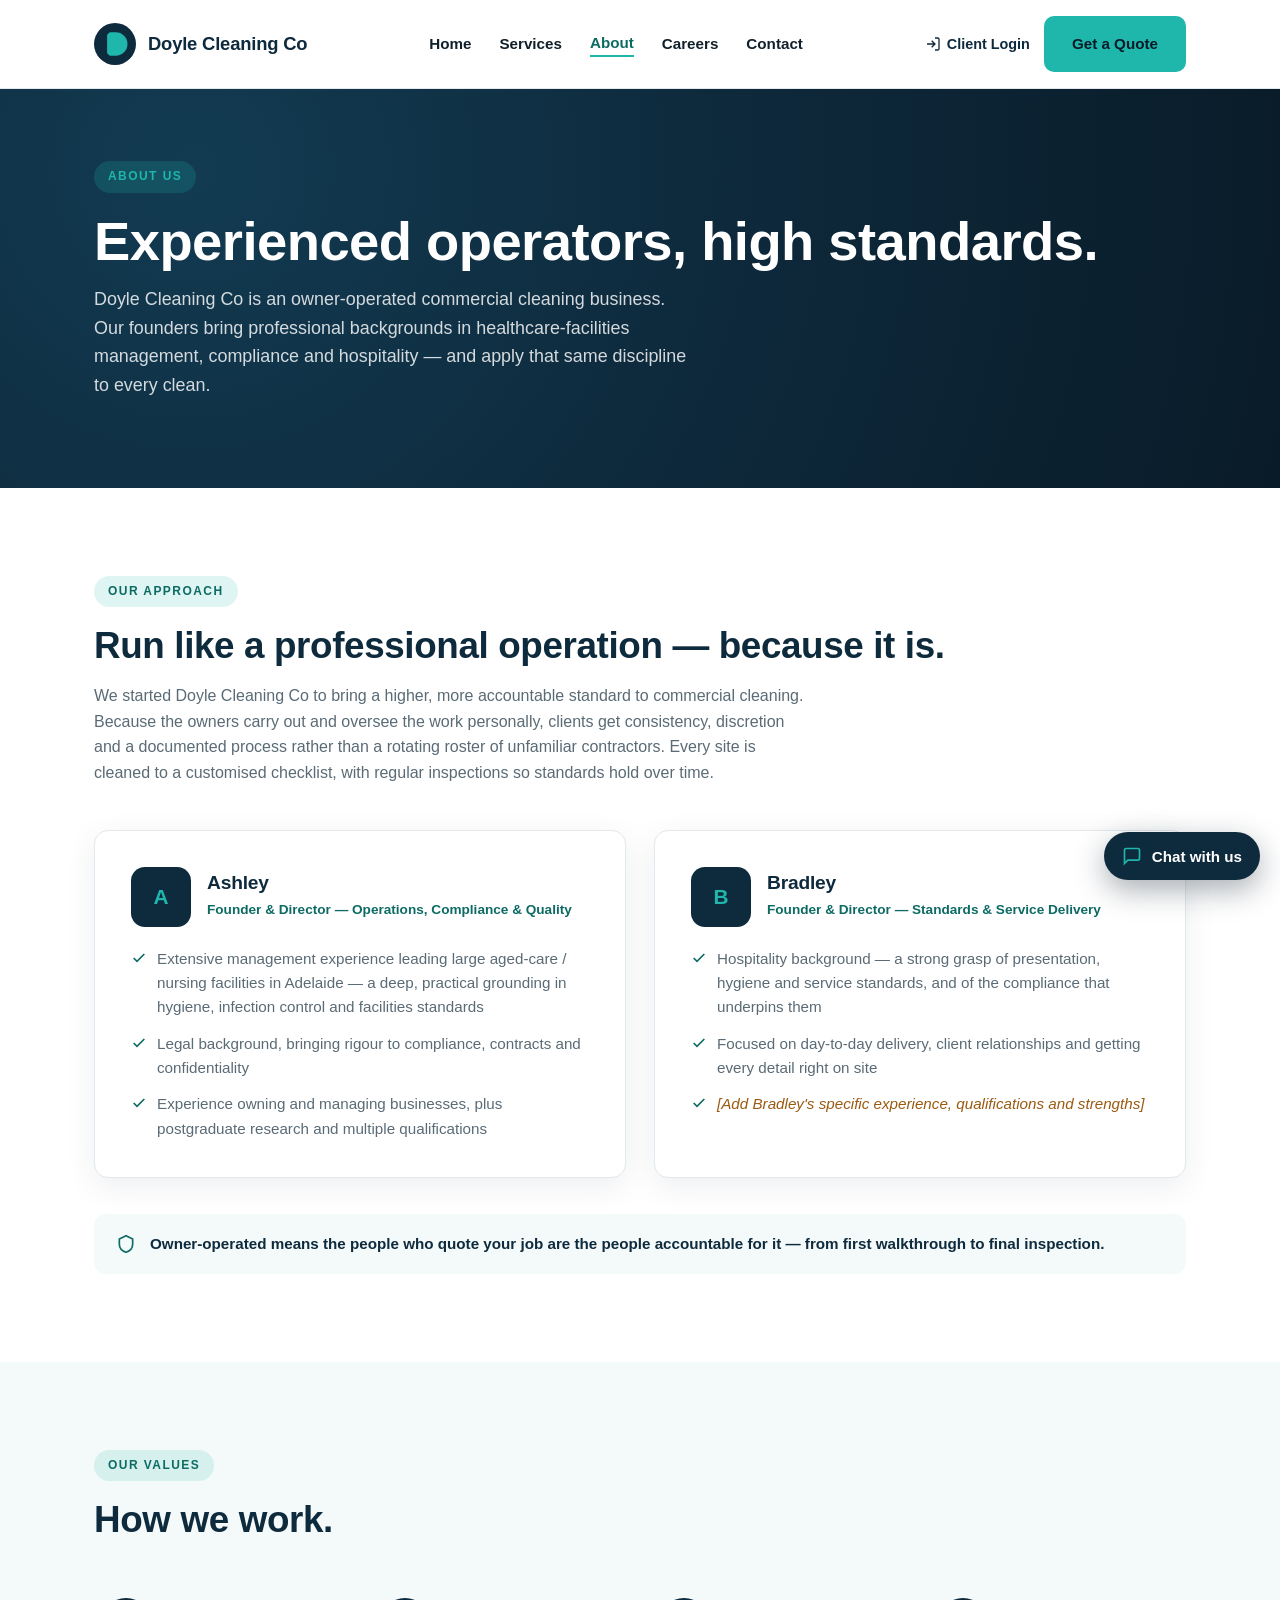
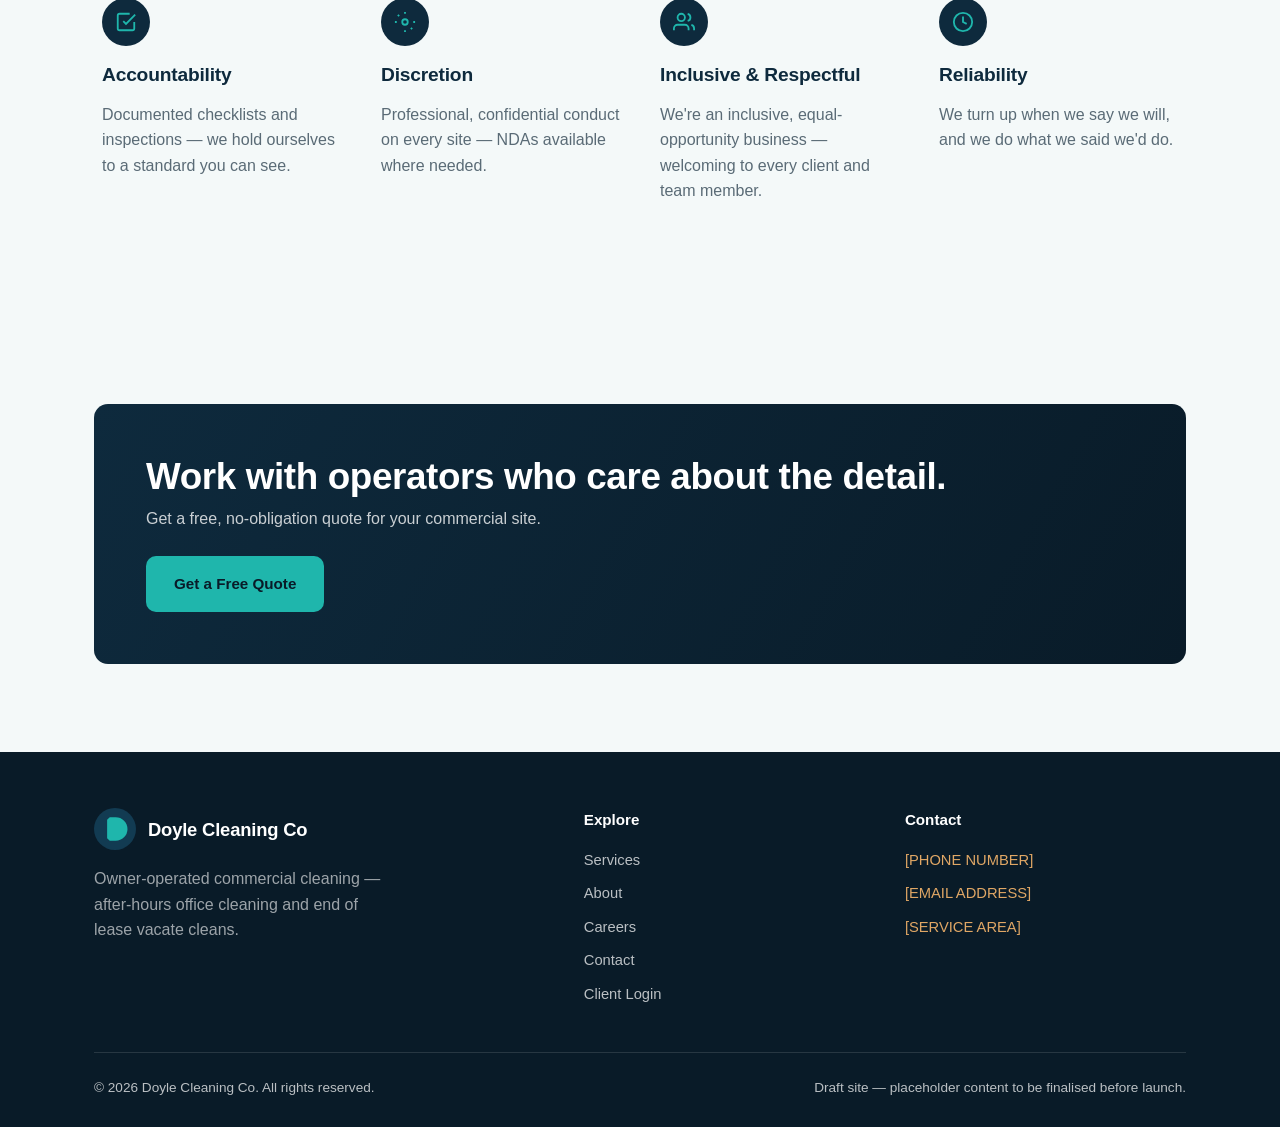
==== about.html @ 719c2448 "Strengthen site: products & standards, FAQ, industries, differentiation - Add a "Products & Standard" ====
<!doctype html>
<html lang="en-AU">
<head>
<meta charset="UTF-8" />
<meta name="viewport" content="width=device-width, initial-scale=1.0" />
<meta name="robots" content="noindex, nofollow" />
<title>About | Doyle Cleaning Co</title>
<meta name="description" content="Doyle Cleaning Co is an owner-operated commercial cleaning business led by two founders with backgrounds in healthcare-facilities management, compliance and hospitality standards." />
<meta name="theme-color" content="#0e2a3d" />
<link rel="icon" href="assets/favicon.svg" type="image/svg+xml" />
<link rel="stylesheet" href="assets/styles.css" />
</head>
<body>
<a href="#main" class="skip-link">Skip to content</a>

<header class="site">
  <div class="nav">
    <a href="index.html" class="brand" aria-label="Doyle Cleaning Co home">
      <svg class="logo-badge" viewBox="0 0 64 64" aria-hidden="true">
        <circle cx="32" cy="32" r="32" fill="#0e2a3d"/>
        <path d="M20 18 L24 14 H33 A18 18 0 0 1 33 50 H24 L20 46 Z" fill="#1fb6ac"/>
      </svg>
      <span>Doyle Cleaning Co</span>
    </a>
    <nav class="links" id="navLinks" aria-label="Primary">
      <a href="index.html">Home</a>
      <a href="services.html">Services</a>
      <a href="about.html" aria-current="page">About</a>
      <a href="careers.html">Careers</a>
      <a href="contact.html">Contact</a>
      <a href="contact.html" class="mobile-cta">Get a Quote</a>
    </nav>
    <div class="nav-cta">
      <a href="login.html" class="nav-login">
        <svg width="16" height="16" viewBox="0 0 24 24" fill="none" stroke="currentColor" stroke-width="2" aria-hidden="true"><path d="M15 3h4a2 2 0 0 1 2 2v14a2 2 0 0 1-2 2h-4M10 17l5-5-5-5M15 12H3"/></svg>
        Client Login
      </a>
      <a href="contact.html" class="btn btn-primary">Get a Quote</a>
      <button class="menu-toggle" id="menuToggle" aria-label="Toggle menu" aria-controls="navLinks" aria-expanded="false">
        <span></span><span></span><span></span>
      </button>
    </div>
  </div>
</header>

<main id="main">

<section class="page-hero">
  <div class="wrap">
    <span class="eyebrow">About Us</span>
    <h1>Experienced operators, high standards.</h1>
    <p>Doyle Cleaning Co is an owner-operated commercial cleaning business. Our founders bring professional backgrounds in healthcare-facilities management, compliance and hospitality — and apply that same discipline to every clean.</p>
  </div>
</section>

<section>
  <div class="wrap">
    <span class="eyebrow">Our Approach</span>
    <h2>Run like a professional operation — because it is.</h2>
    <p style="max-width:720px;">We started Doyle Cleaning Co to bring a higher, more accountable standard to commercial cleaning. Because the owners carry out and oversee the work personally, clients get consistency, discretion and a documented process rather than a rotating roster of unfamiliar contractors. Every site is cleaned to a customised checklist, with regular inspections so standards hold over time.</p>

    <div class="founders-grid">
      <div class="founder-card">
        <div class="founder-head">
          <div class="monogram" aria-hidden="true">A</div>
          <div>
            <h3>Ashley</h3>
            <span class="founder-role">Founder &amp; Director — Operations, Compliance &amp; Quality</span>
          </div>
        </div>
        <ul>
          <li><svg width="16" height="16" viewBox="0 0 24 24" fill="none" stroke="currentColor" stroke-width="2.5" aria-hidden="true"><path d="M20 6 9 17l-5-5"/></svg> Extensive management experience leading large aged-care / nursing facilities in Adelaide — a deep, practical grounding in hygiene, infection control and facilities standards</li>
          <li><svg width="16" height="16" viewBox="0 0 24 24" fill="none" stroke="currentColor" stroke-width="2.5" aria-hidden="true"><path d="M20 6 9 17l-5-5"/></svg> Legal background, bringing rigour to compliance, contracts and confidentiality</li>
          <li><svg width="16" height="16" viewBox="0 0 24 24" fill="none" stroke="currentColor" stroke-width="2.5" aria-hidden="true"><path d="M20 6 9 17l-5-5"/></svg> Experience owning and managing businesses, plus postgraduate research and multiple qualifications</li>
        </ul>
      </div>

      <div class="founder-card">
        <div class="founder-head">
          <div class="monogram" aria-hidden="true">B</div>
          <div>
            <h3>Bradley</h3>
            <span class="founder-role">Founder &amp; Director — Standards &amp; Service Delivery</span>
          </div>
        </div>
        <ul>
          <li><svg width="16" height="16" viewBox="0 0 24 24" fill="none" stroke="currentColor" stroke-width="2.5" aria-hidden="true"><path d="M20 6 9 17l-5-5"/></svg> Hospitality background — a strong grasp of presentation, hygiene and service standards, and of the compliance that underpins them</li>
          <li><svg width="16" height="16" viewBox="0 0 24 24" fill="none" stroke="currentColor" stroke-width="2.5" aria-hidden="true"><path d="M20 6 9 17l-5-5"/></svg> Focused on day-to-day delivery, client relationships and getting every detail right on site</li>
          <li><svg width="16" height="16" viewBox="0 0 24 24" fill="none" stroke="currentColor" stroke-width="2.5" aria-hidden="true"><path d="M20 6 9 17l-5-5"/></svg> <span class="placeholder">[Add Bradley's specific experience, qualifications and strengths]</span></li>
        </ul>
      </div>
    </div>

    <div class="info-strip">
      <svg width="20" height="20" viewBox="0 0 24 24" fill="none" stroke="currentColor" stroke-width="2" aria-hidden="true"><path d="M12 2 4 6v6c0 5 3.5 8.5 8 10 4.5-1.5 8-5 8-10V6z"/></svg>
      Owner-operated means the people who quote your job are the people accountable for it — from first walkthrough to final inspection.
    </div>
  </div>
</section>

<section class="section-tint">
  <div class="wrap">
    <span class="eyebrow">Our Values</span>
    <h2>How we work.</h2>
    <div class="feature-grid">
      <div class="feature-card">
        <div class="feature-icon"><svg width="22" height="22" viewBox="0 0 24 24" fill="none" stroke="currentColor" stroke-width="2" aria-hidden="true"><path d="M9 11l3 3L22 4M21 12v7a2 2 0 0 1-2 2H5a2 2 0 0 1-2-2V5a2 2 0 0 1 2-2h11"/></svg></div>
        <h3>Accountability</h3>
        <p>Documented checklists and inspections — we hold ourselves to a standard you can see.</p>
      </div>
      <div class="feature-card">
        <div class="feature-icon"><svg width="22" height="22" viewBox="0 0 24 24" fill="none" stroke="currentColor" stroke-width="2" aria-hidden="true"><path d="M12 15a3 3 0 1 0 0-6 3 3 0 0 0 0 6ZM12 1v2M12 21v2M4.2 4.2l1.4 1.4M18.4 18.4l1.4 1.4M1 12h2M21 12h2"/></svg></div>
        <h3>Discretion</h3>
        <p>Professional, confidential conduct on every site — NDAs available where needed.</p>
      </div>
      <div class="feature-card">
        <div class="feature-icon"><svg width="22" height="22" viewBox="0 0 24 24" fill="none" stroke="currentColor" stroke-width="2" aria-hidden="true"><path d="M17 21v-2a4 4 0 0 0-4-4H5a4 4 0 0 0-4 4v2M9 11a4 4 0 1 0 0-8 4 4 0 0 0 0 8ZM23 21v-2a4 4 0 0 0-3-3.87M16 3.13a4 4 0 0 1 0 7.75"/></svg></div>
        <h3>Inclusive &amp; Respectful</h3>
        <p>We're an inclusive, equal-opportunity business — welcoming to every client and team member.</p>
      </div>
      <div class="feature-card">
        <div class="feature-icon"><svg width="22" height="22" viewBox="0 0 24 24" fill="none" stroke="currentColor" stroke-width="2" aria-hidden="true"><circle cx="12" cy="12" r="10"/><path d="M12 6v6l4 2"/></svg></div>
        <h3>Reliability</h3>
        <p>We turn up when we say we will, and we do what we said we'd do.</p>
      </div>
    </div>
  </div>
</section>

<section class="cta-section">
  <div class="wrap">
    <div class="cta-banner">
      <div>
        <h2>Work with operators who care about the detail.</h2>
        <p>Get a free, no-obligation quote for your commercial site.</p>
      </div>
      <a href="contact.html" class="btn btn-primary">Get a Free Quote</a>
    </div>
  </div>
</section>

</main>

<footer class="site">
  <div class="wrap">
    <div class="footer-grid">
      <div>
        <a href="index.html" class="brand" style="margin-bottom:16px;" aria-label="Doyle Cleaning Co home">
          <svg class="logo-badge" viewBox="0 0 64 64" aria-hidden="true">
            <circle cx="32" cy="32" r="32" fill="#123b52"/>
            <path d="M20 18 L24 14 H33 A18 18 0 0 1 33 50 H24 L20 46 Z" fill="#1fb6ac"/>
          </svg>
          <span>Doyle Cleaning Co</span>
        </a>
        <p style="color:rgba(255,255,255,0.6); max-width:300px;">Owner-operated commercial cleaning — after-hours office cleaning and end of lease vacate cleans.</p>
      </div>
      <div>
        <h4>Explore</h4>
        <ul>
          <li><a href="services.html">Services</a></li>
          <li><a href="about.html">About</a></li>
          <li><a href="careers.html">Careers</a></li>
          <li><a href="contact.html">Contact</a></li>
          <li><a href="login.html">Client Login</a></li>
        </ul>
      </div>
      <div>
        <h4>Contact</h4>
        <ul>
          <li class="footer-placeholder">[PHONE NUMBER]</li>
          <li class="footer-placeholder">[EMAIL ADDRESS]</li>
          <li class="footer-placeholder">[SERVICE AREA]</li>
        </ul>
      </div>
    </div>
    <div class="footer-bottom">
      <span>© 2026 Doyle Cleaning Co. All rights reserved.</span>
      <span>Draft site — placeholder content to be finalised before launch.</span>
    </div>
  </div>
</footer>

<script src="assets/script.js"></script>
<script src="assets/chat.js"></script>
</body>
</html>
---- assets/styles.css ----
/* ==========================================================================
   Doyle Cleaning Co — shared stylesheet (draft)
   ========================================================================== */
:root{
  --navy: #0e2a3d;
  --navy-dark: #091b28;
  --teal: #1fb6ac;
  --teal-dark: #158f87;
  --teal-text: #0d6b64;      /* AA-safe teal for small text on light bg */
  --ink: #10202b;
  --muted: #5a6b76;
  --line: #e2e8ec;
  --bg-tint: #f4f9f9;
  --white: #ffffff;
  --amber-text: #9a5a12;     /* AA-safe amber for placeholder markers */
  --radius: 14px;
  --shadow: 0 8px 30px rgba(14,42,61,0.08);
  --maxw: 1140px;
}
*{box-sizing:border-box;}
html{scroll-behavior:smooth;}
body{
  margin:0;
  font-family: -apple-system, BlinkMacSystemFont, "Segoe UI", Roboto, Helvetica, Arial, sans-serif;
  color:var(--ink);
  background:var(--white);
  line-height:1.6;
}
img,svg{display:block; max-width:100%;}
a{color:inherit;}
.wrap{max-width:var(--maxw); margin:0 auto; padding:0 24px;}
section{padding:88px 0;}
h1,h2,h3{line-height:1.15; margin:0 0 16px; letter-spacing:-0.01em;}
h1{font-size:clamp(2.1rem, 4.5vw, 3.4rem); font-weight:800;}
h2{font-size:clamp(1.7rem, 3vw, 2.3rem); font-weight:800; color:var(--navy);}
h3{font-size:1.2rem; font-weight:700; color:var(--navy);}
p{margin:0 0 16px; color:var(--muted);}

.skip-link{
  position:absolute; left:12px; top:-60px; z-index:100;
  background:var(--navy); color:var(--white); padding:10px 16px; border-radius:8px;
  text-decoration:none; font-weight:700; transition:top .15s ease;
}
.skip-link:focus{top:12px;}

.eyebrow{
  display:inline-block; text-transform:uppercase; letter-spacing:0.12em;
  font-size:0.75rem; font-weight:700; color:var(--teal-text);
  background:rgba(31,182,172,0.14); padding:6px 14px; border-radius:999px;
  margin-bottom:18px;
}
.btn{
  display:inline-flex; align-items:center; justify-content:center; gap:8px;
  padding:14px 26px; border-radius:10px; font-weight:700; font-size:0.95rem;
  text-decoration:none; cursor:pointer; border:2px solid transparent;
  transition: transform .15s ease, box-shadow .15s ease, background .15s ease, color .15s ease;
}
.btn:active{transform: translateY(1px);}
.btn-primary{background:var(--teal); color:var(--navy-dark);}
.btn-primary:hover{background:var(--teal-dark); color:var(--white); box-shadow:0 6px 18px rgba(31,182,172,0.35);}
.btn-outline{border-color:rgba(255,255,255,0.55); color:var(--white); background:transparent;}
.btn-outline:hover{border-color:var(--white); background:rgba(255,255,255,0.10);}
.btn-dark-outline{border-color:var(--navy); color:var(--navy); background:transparent;}
.btn-dark-outline:hover{background:var(--navy); color:var(--white);}
.btn-ghost{border-color:var(--line); color:var(--navy); background:var(--white);}
.btn-ghost:hover{border-color:var(--navy);}
:focus-visible{outline:3px solid var(--teal); outline-offset:2px; border-radius:4px;}

/* Header / nav */
header.site{
  position:sticky; top:0; z-index:50;
  background:rgba(255,255,255,0.92); -webkit-backdrop-filter:blur(8px); backdrop-filter:blur(8px);
  border-bottom:1px solid var(--line);
}
.nav{display:flex; align-items:center; justify-content:space-between; padding:16px 24px; max-width:var(--maxw); margin:0 auto; gap:16px;}
.brand{display:flex; align-items:center; gap:12px; text-decoration:none; color:var(--navy); flex-shrink:0;}
.brand span{font-weight:800; font-size:1.15rem; letter-spacing:-0.01em; white-space:nowrap;}
.logo-badge{width:42px; height:42px; flex-shrink:0;}
nav.links{display:flex; gap:28px; align-items:center;}
nav.links a{text-decoration:none; color:var(--ink); font-weight:600; font-size:0.95rem;}
nav.links a:hover{color:var(--teal-text);}
nav.links a[aria-current="page"]{color:var(--teal-text); border-bottom:2px solid var(--teal);}
nav.links .mobile-cta{display:none;}
.nav-cta{display:flex; align-items:center; gap:14px; flex-shrink:0;}
.nav-login{text-decoration:none; color:var(--navy); font-weight:700; font-size:0.9rem; display:inline-flex; align-items:center; gap:6px;}
.nav-login:hover{color:var(--teal-text);}
.menu-toggle{display:none; background:none; border:none; cursor:pointer; padding:8px;}
.menu-toggle span{display:block; width:24px; height:2px; background:var(--navy); margin:5px 0; border-radius:2px;}

/* Page hero (interior pages) */
.page-hero{
  background: radial-gradient(circle at 15% 20%, #123b52 0%, var(--navy) 45%, var(--navy-dark) 100%);
  color:var(--white); position:relative; overflow:hidden; padding:72px 0;
}
.page-hero .eyebrow{color:var(--teal); background:rgba(31,182,172,0.20);}
.page-hero h1{margin-bottom:12px;}
.page-hero p{color:rgba(255,255,255,0.82); font-size:1.12rem; max-width:600px;}

/* Home hero */
.hero{
  background: radial-gradient(circle at 15% 20%, #123b52 0%, var(--navy) 45%, var(--navy-dark) 100%);
  color:var(--white); position:relative; overflow:hidden; padding:104px 0 96px;
}
.hero::before{
  content:""; position:absolute; inset:0;
  background-image:
    radial-gradient(circle at 85% 30%, rgba(31,182,172,0.25), transparent 40%),
    radial-gradient(circle at 70% 90%, rgba(31,182,172,0.15), transparent 45%);
  pointer-events:none;
}
.hero .eyebrow{color:var(--teal); background:rgba(31,182,172,0.20);}
.hero-grid{display:grid; grid-template-columns:1.1fr 0.9fr; gap:48px; align-items:center; position:relative;}
.hero p.lead{color:rgba(255,255,255,0.85); font-size:1.15rem; max-width:520px;}
.hero-actions{display:flex; gap:16px; flex-wrap:wrap; margin-top:8px;}
.hero-stats{display:flex; gap:32px; margin-top:44px; flex-wrap:wrap;}
.hero-stats div strong{display:block; font-size:1.4rem; color:var(--teal);}
.hero-stats div span{font-size:0.85rem; color:rgba(255,255,255,0.75);}
.hero-card{
  background:rgba(255,255,255,0.06); border:1px solid rgba(255,255,255,0.15);
  border-radius:var(--radius); padding:32px; -webkit-backdrop-filter:blur(4px); backdrop-filter:blur(4px);
}
.hero-card h2{color:#fff; font-size:1.2rem; margin-bottom:8px;}
.hero-card ul{list-style:none; padding:0; margin:0;}
.hero-card li{
  display:flex; gap:12px; align-items:flex-start; padding:12px 0;
  border-bottom:1px solid rgba(255,255,255,0.1); color:rgba(255,255,255,0.92); font-size:0.95rem;
}
.hero-card li:last-child{border-bottom:none;}
.check{width:20px; height:20px; flex-shrink:0; color:var(--teal);}

/* Generic list-check */
.li-check{display:flex; gap:10px; align-items:flex-start; color:var(--muted); font-size:0.95rem; margin-bottom:10px;}
.li-check svg{flex-shrink:0; margin-top:3px; color:var(--teal-text);}

/* Services */
.services-grid{display:grid; grid-template-columns:repeat(2,1fr); gap:28px; margin-top:48px;}
.service-card{
  border:1px solid var(--line); border-radius:var(--radius); padding:36px;
  background:var(--white); box-shadow:var(--shadow); display:flex; flex-direction:column;
}
.service-icon{
  width:56px; height:56px; border-radius:12px; background:var(--bg-tint);
  display:flex; align-items:center; justify-content:center; margin-bottom:20px; color:var(--teal-text);
}
.service-card ul{margin:16px 0 24px; padding-left:0; list-style:none;}
.service-card .tag{
  align-self:flex-start; font-size:0.75rem; font-weight:700; color:var(--teal-text);
  background:rgba(31,182,172,0.12); padding:4px 10px; border-radius:999px; margin-bottom:14px;
}

/* Feature / trust grid */
.section-tint{background:var(--bg-tint);}
.feature-grid{display:grid; grid-template-columns:repeat(4,1fr); gap:24px; margin-top:48px;}
.feature-card{text-align:left; padding:8px;}
.feature-icon{
  width:48px; height:48px; border-radius:50%; background:var(--navy);
  color:var(--teal); display:flex; align-items:center; justify-content:center; margin-bottom:18px;
}

/* Founders (professional) */
.founders-grid{display:grid; grid-template-columns:repeat(2,1fr); gap:28px; margin-top:44px;}
.founder-card{
  border:1px solid var(--line); border-radius:var(--radius); padding:36px;
  background:var(--white); box-shadow:var(--shadow);
}
.founder-head{display:flex; align-items:center; gap:16px; margin-bottom:20px;}
.monogram{
  width:60px; height:60px; border-radius:14px; background:var(--navy); color:var(--teal);
  display:flex; align-items:center; justify-content:center; font-weight:800; font-size:1.3rem; flex-shrink:0;
}
.founder-head h3{margin-bottom:2px;}
.founder-role{font-size:0.85rem; font-weight:700; color:var(--teal-text);}
.founder-card ul{list-style:none; padding:0; margin:0;}
.founder-card li{display:flex; gap:10px; align-items:flex-start; color:var(--muted); font-size:0.95rem; margin-bottom:12px;}
.founder-card li:last-child{margin-bottom:0;}
.founder-card li svg{flex-shrink:0; margin-top:3px; color:var(--teal-text);}

/* Values / info strip */
.info-strip{
  display:flex; align-items:center; gap:14px; margin-top:36px; padding:18px 22px;
  background:var(--bg-tint); border-radius:12px; font-size:0.95rem; color:var(--navy); font-weight:600;
}
.info-strip svg{color:var(--teal-text); flex-shrink:0;}

/* Steps */
.steps{display:grid; grid-template-columns:repeat(3,1fr); gap:32px; margin-top:48px;}
.step-num{
  display:inline-flex; align-items:center; justify-content:center;
  width:44px; height:44px; border-radius:50%; background:var(--teal); color:var(--navy-dark);
  font-weight:800; font-size:1.1rem; margin-bottom:18px;
}

/* CTA banner */
.cta-section{background:var(--bg-tint);}
.cta-banner{
  background: linear-gradient(120deg, var(--navy) 0%, var(--navy-dark) 100%);
  color:var(--white); border-radius:var(--radius); padding:52px;
  display:flex; align-items:center; justify-content:space-between; gap:24px; flex-wrap:wrap;
}
.cta-banner h2{color:var(--white); margin-bottom:8px;}
.cta-banner p{color:rgba(255,255,255,0.78); margin-bottom:0;}

/* Careers */
.role-grid{display:grid; grid-template-columns:repeat(2,1fr); gap:24px; margin-top:44px;}
.role-card{border:1px solid var(--line); border-radius:var(--radius); padding:32px; background:var(--white); box-shadow:var(--shadow);}
.role-card .tag{display:inline-block; font-size:0.75rem; font-weight:700; color:var(--teal-text); background:rgba(31,182,172,0.12); padding:4px 10px; border-radius:999px; margin-bottom:14px;}
.pill-row{display:flex; flex-wrap:wrap; gap:10px; margin:18px 0 0;}
.pill{font-size:0.85rem; font-weight:600; color:var(--navy); background:var(--bg-tint); border:1px solid var(--line); padding:6px 14px; border-radius:999px;}

/* Contact */
.contact-grid{display:grid; grid-template-columns:0.9fr 1.1fr; gap:56px; margin-top:48px;}
.contact-info-item{display:flex; gap:16px; margin-bottom:28px;}
.contact-info-item .ico{
  width:44px; height:44px; border-radius:10px; background:var(--bg-tint); color:var(--teal-text);
  display:flex; align-items:center; justify-content:center; flex-shrink:0;
}
.contact-info-item strong{display:block; color:var(--navy); margin-bottom:2px;}
.placeholder{color:var(--amber-text); font-style:italic;}
form{display:grid; gap:18px;}
.form-row{display:grid; grid-template-columns:1fr 1fr; gap:18px;}
label{font-size:0.85rem; font-weight:700; color:var(--navy); margin-bottom:6px; display:block;}
input, select, textarea{
  width:100%; padding:13px 14px; border:1px solid #aeb9c0; border-radius:10px;
  font-size:0.95rem; font-family:inherit; color:var(--ink); background:var(--white);
}
input:focus, select:focus, textarea:focus{outline:2px solid var(--teal); outline-offset:1px; border-color:var(--teal);}
textarea{resize:vertical; min-height:110px;}
.form-note{font-size:0.82rem; color:var(--muted); margin-top:-6px;}
.form-status{font-size:0.92rem; font-weight:600; color:var(--teal-text); background:var(--bg-tint); border-radius:10px; padding:14px 16px; display:none;}
.form-status.show{display:block;}

/* Login (coming soon) */
.login-wrap{max-width:520px; margin:0 auto; text-align:center;}
.login-card{border:1px solid var(--line); border-radius:var(--radius); padding:44px; background:var(--white); box-shadow:var(--shadow); margin-top:16px;}
.login-card .badge{display:inline-block; font-size:0.75rem; font-weight:700; letter-spacing:0.08em; text-transform:uppercase; color:var(--teal-text); background:rgba(31,182,172,0.12); padding:6px 14px; border-radius:999px; margin-bottom:18px;}

/* Footer */
footer.site{background:var(--navy-dark); color:rgba(255,255,255,0.72); padding:56px 0 28px;}
.footer-grid{display:grid; grid-template-columns:1.6fr 1fr 1fr; gap:40px; margin-bottom:36px;}
footer.site .brand span{color:var(--white);}
footer.site h4{color:var(--white); font-size:0.95rem; margin:0 0 16px;}
footer.site ul{list-style:none; padding:0; margin:0;}
footer.site li{margin-bottom:10px; font-size:0.92rem;}
footer.site a{text-decoration:none; color:rgba(255,255,255,0.72);}
footer.site a:hover{color:var(--teal);}
.footer-placeholder{color:#e0a765;}
.footer-bottom{
  border-top:1px solid rgba(255,255,255,0.12); padding-top:24px;
  display:flex; justify-content:space-between; flex-wrap:wrap; gap:12px; font-size:0.85rem;
}

/* Products & standards */
.product-card{
  border:1px solid var(--line); border-radius:var(--radius); padding:30px;
  background:var(--white); box-shadow:var(--shadow);
}
.product-card .service-icon{margin-bottom:16px;}
.product-card h3{margin-bottom:8px;}
.product-card p{margin-bottom:0; font-size:0.95rem;}
.standards-note{margin-top:28px; font-size:0.9rem; color:var(--muted); max-width:760px;}

/* Industries */
.industry-grid{display:grid; grid-template-columns:repeat(3,1fr); gap:16px; margin-top:40px;}
.industry-item{
  display:flex; align-items:center; gap:12px; padding:18px 20px;
  border:1px solid var(--line); border-radius:12px; background:var(--white);
  font-weight:600; color:var(--navy); box-shadow:var(--shadow);
}
.industry-item svg{color:var(--teal-text); flex-shrink:0;}

/* FAQ (native details/summary) */
.faq{max-width:820px; margin-top:44px;}
.faq details{border:1px solid var(--line); border-radius:12px; margin-bottom:14px; background:var(--white);}
.faq summary{
  cursor:pointer; padding:20px 22px; font-weight:700; color:var(--navy);
  list-style:none; display:flex; justify-content:space-between; align-items:center; gap:16px;
}
.faq summary::-webkit-details-marker{display:none;}
.faq summary::after{content:"+"; font-size:1.5rem; color:var(--teal-text); font-weight:400; line-height:1;}
.faq details[open] summary::after{content:"\2013";}
.faq details[open] summary{border-bottom:1px solid var(--line);}
.faq .faq-body{padding:16px 22px 22px; color:var(--muted);}
.faq .faq-body :last-child{margin-bottom:0;}

@media (max-width: 900px){ .industry-grid{grid-template-columns:1fr 1fr;} }
@media (max-width: 560px){ .industry-grid{grid-template-columns:1fr;} }

/* Chat widget (injected by chat.js) */
.chat-launcher{
  position:fixed; right:20px; bottom:20px; z-index:60;
  display:inline-flex; align-items:center; gap:10px;
  background:var(--navy); color:var(--white); border:none; cursor:pointer;
  padding:14px 18px; border-radius:999px; font-weight:700; font-size:0.95rem; font-family:inherit;
  box-shadow:0 10px 30px rgba(9,27,40,0.35);
}
.chat-launcher:hover{background:var(--navy-dark);}
.chat-launcher svg{color:var(--teal);}
.chat-panel{
  position:fixed; right:20px; bottom:20px; z-index:61; width:min(380px, calc(100vw - 40px));
  height:min(560px, calc(100vh - 40px)); background:var(--white); border-radius:16px;
  box-shadow:0 20px 60px rgba(9,27,40,0.35); display:none; flex-direction:column; overflow:hidden;
  border:1px solid var(--line);
}
.chat-panel.open{display:flex;}
.chat-head{background:linear-gradient(120deg, var(--navy), var(--navy-dark)); color:#fff; padding:16px 18px; display:flex; align-items:center; justify-content:space-between;}
.chat-head strong{font-size:1rem;}
.chat-head span{font-size:0.8rem; color:rgba(255,255,255,0.7); display:block;}
.chat-close{background:none; border:none; color:#fff; cursor:pointer; font-size:1.3rem; line-height:1; padding:4px 8px;}
.chat-body{flex:1; overflow-y:auto; padding:16px; background:var(--bg-tint); display:flex; flex-direction:column; gap:12px;}
.chat-msg{max-width:85%; padding:11px 14px; border-radius:14px; font-size:0.92rem; line-height:1.5;}
.chat-msg.bot{background:var(--white); border:1px solid var(--line); color:var(--ink); align-self:flex-start; border-bottom-left-radius:4px;}
.chat-msg.user{background:var(--navy); color:#fff; align-self:flex-end; border-bottom-right-radius:4px;}
.chat-quick{display:flex; flex-wrap:wrap; gap:8px; padding:0 16px 12px; background:var(--bg-tint);}
.chat-quick button{font-size:0.82rem; font-weight:600; color:var(--teal-text); background:var(--white); border:1px solid var(--line); border-radius:999px; padding:7px 12px; cursor:pointer; font-family:inherit;}
.chat-quick button:hover{border-color:var(--teal);}
.chat-input{display:flex; gap:8px; padding:12px; border-top:1px solid var(--line); background:var(--white);}
.chat-input input{flex:1; padding:11px 12px; border-radius:10px;}
.chat-input button{background:var(--teal); color:var(--navy-dark); border:none; border-radius:10px; padding:0 16px; font-weight:700; cursor:pointer; font-family:inherit;}
.chat-note{font-size:0.72rem; color:var(--muted); text-align:center; padding:0 12px 10px; background:var(--white); margin:0;}

@media (max-width: 900px){
  section{padding:64px 0;}
  .hero{padding:64px 0 56px;}
  .hero-grid{grid-template-columns:1fr;}
  .services-grid, .founders-grid, .role-grid{grid-template-columns:1fr;}
  .feature-grid{grid-template-columns:1fr 1fr;}
  .steps{grid-template-columns:1fr;}
  .contact-grid{grid-template-columns:1fr; gap:36px;}
  .form-row{grid-template-columns:1fr;}
  .footer-grid{grid-template-columns:1fr; gap:28px;}
  .cta-banner{padding:36px 28px;}
  nav.links{
    position:fixed; top:74px; left:0; right:0; background:var(--white);
    flex-direction:column; align-items:flex-start; padding:20px 24px; border-bottom:1px solid var(--line);
    transform:translateY(-140%); transition:transform .2s ease; gap:18px; box-shadow:var(--shadow);
  }
  nav.links.open{transform:translateY(0);}
  nav.links a[aria-current="page"]{border-bottom:none; }
  .menu-toggle{display:block;}
  .nav-cta .nav-login,
  .nav-cta .btn-primary{display:none;}
  nav.links .mobile-cta{
    display:inline-flex; margin-top:4px; background:var(--teal); color:var(--navy-dark);
    padding:11px 18px; border-radius:10px; font-weight:700; text-decoration:none;
  }
}
@media (max-width: 560px){
  .feature-grid{grid-template-columns:1fr;}
  .brand span{font-size:1.02rem;}
}
@media (prefers-reduced-motion: reduce){
  html{scroll-behavior:auto;}
  *{transition:none !important;}
}
@media print{
  header.site, footer.site, .chat-launcher, .chat-panel, .hero-actions, .cta-section{display:none !important;}
  .hero, .page-hero{background:none; color:#000; padding:24px 0;}
  .hero .eyebrow, .page-hero .eyebrow{color:#000; background:none;}
  *{box-shadow:none !important;}
}
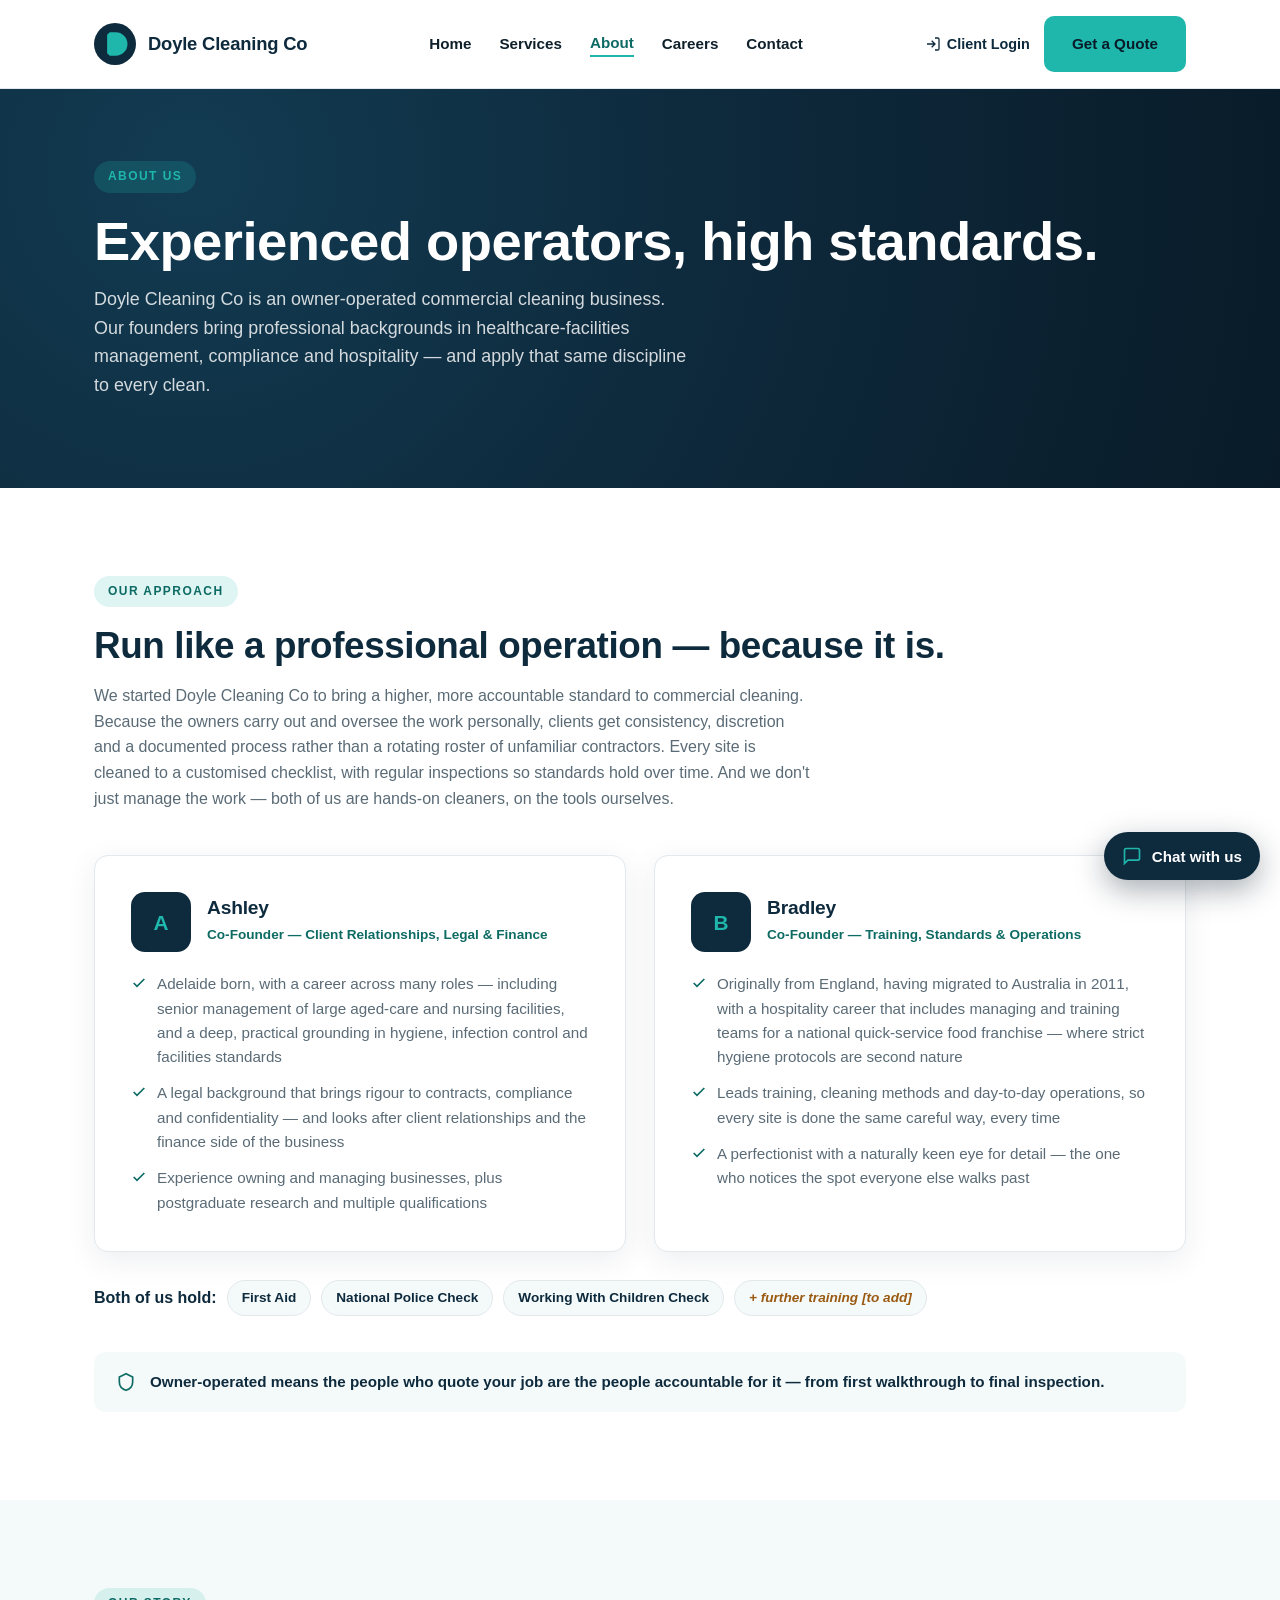
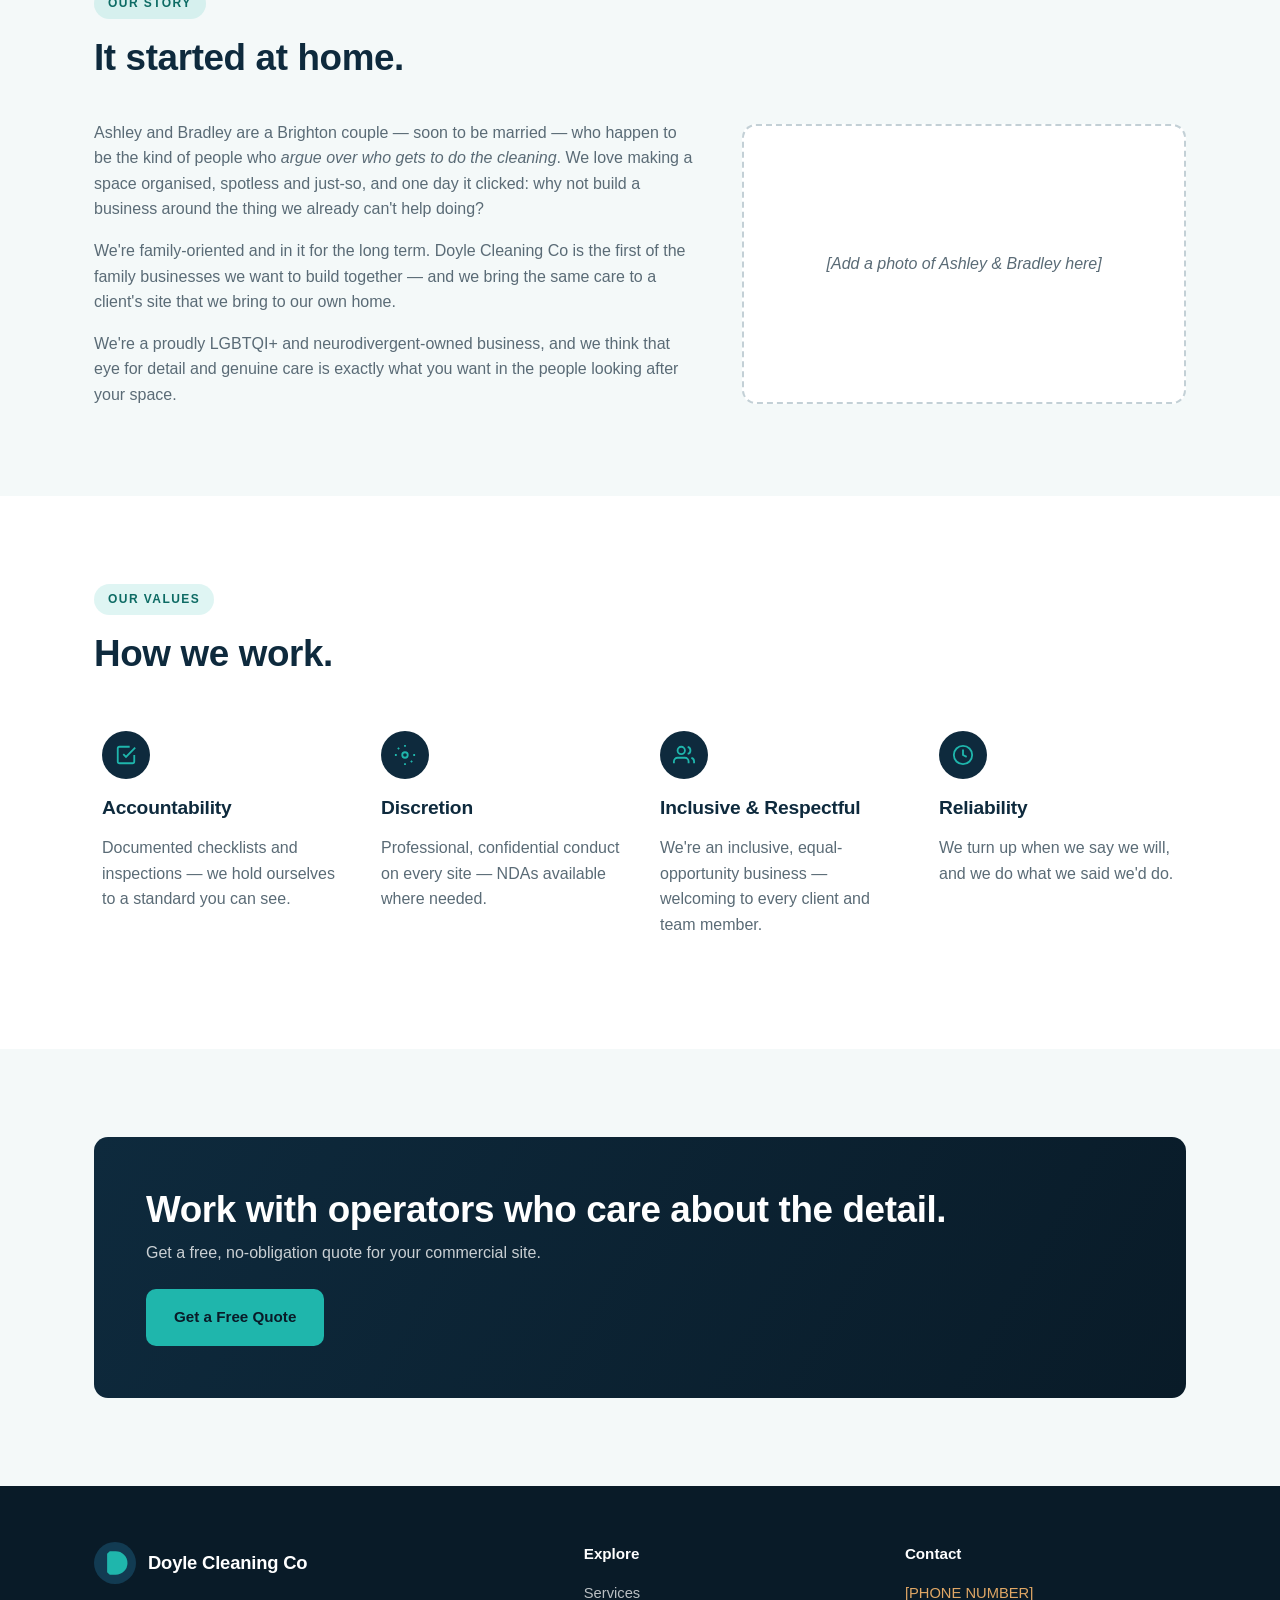
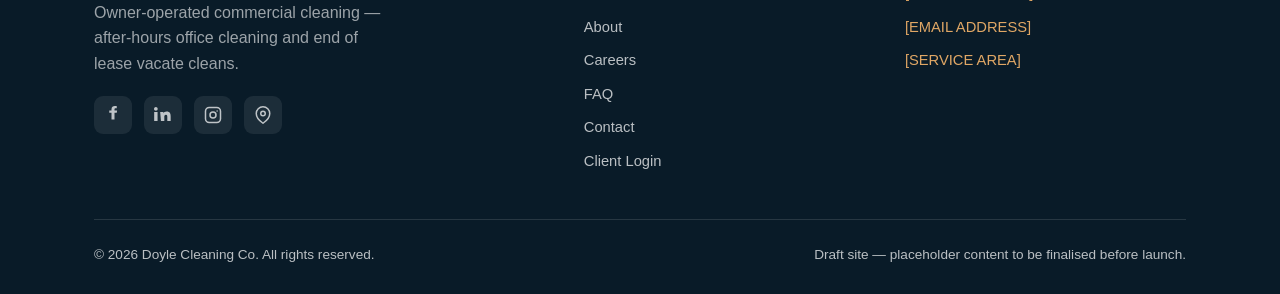
==== commit a1287a3f: "Add FAQ page, social links, real founder bios and origin story - New dedicated FAQ page (grouped, ac" ====
--- a/about.html
+++ b/about.html
@@ -57,7 +57,7 @@
   <div class="wrap">
     <span class="eyebrow">Our Approach</span>
     <h2>Run like a professional operation — because it is.</h2>
-    <p style="max-width:720px;">We started Doyle Cleaning Co to bring a higher, more accountable standard to commercial cleaning. Because the owners carry out and oversee the work personally, clients get consistency, discretion and a documented process rather than a rotating roster of unfamiliar contractors. Every site is cleaned to a customised checklist, with regular inspections so standards hold over time.</p>
+    <p style="max-width:720px;">We started Doyle Cleaning Co to bring a higher, more accountable standard to commercial cleaning. Because the owners carry out and oversee the work personally, clients get consistency, discretion and a documented process rather than a rotating roster of unfamiliar contractors. Every site is cleaned to a customised checklist, with regular inspections so standards hold over time. And we don't just manage the work — both of us are hands-on cleaners, on the tools ourselves.</p>
 
     <div class="founders-grid">
       <div class="founder-card">
@@ -65,12 +65,12 @@
           <div class="monogram" aria-hidden="true">A</div>
           <div>
             <h3>Ashley</h3>
-            <span class="founder-role">Founder &amp; Director — Operations, Compliance &amp; Quality</span>
+            <span class="founder-role">Co-Founder — Client Relationships, Legal &amp; Finance</span>
           </div>
         </div>
         <ul>
-          <li><svg width="16" height="16" viewBox="0 0 24 24" fill="none" stroke="currentColor" stroke-width="2.5" aria-hidden="true"><path d="M20 6 9 17l-5-5"/></svg> Extensive management experience leading large aged-care / nursing facilities in Adelaide — a deep, practical grounding in hygiene, infection control and facilities standards</li>
-          <li><svg width="16" height="16" viewBox="0 0 24 24" fill="none" stroke="currentColor" stroke-width="2.5" aria-hidden="true"><path d="M20 6 9 17l-5-5"/></svg> Legal background, bringing rigour to compliance, contracts and confidentiality</li>
+          <li><svg width="16" height="16" viewBox="0 0 24 24" fill="none" stroke="currentColor" stroke-width="2.5" aria-hidden="true"><path d="M20 6 9 17l-5-5"/></svg> Adelaide born, with a career across many roles — including senior management of large aged-care and nursing facilities, and a deep, practical grounding in hygiene, infection control and facilities standards</li>
+          <li><svg width="16" height="16" viewBox="0 0 24 24" fill="none" stroke="currentColor" stroke-width="2.5" aria-hidden="true"><path d="M20 6 9 17l-5-5"/></svg> A legal background that brings rigour to contracts, compliance and confidentiality — and looks after client relationships and the finance side of the business</li>
           <li><svg width="16" height="16" viewBox="0 0 24 24" fill="none" stroke="currentColor" stroke-width="2.5" aria-hidden="true"><path d="M20 6 9 17l-5-5"/></svg> Experience owning and managing businesses, plus postgraduate research and multiple qualifications</li>
         </ul>
       </div>
@@ -80,15 +80,23 @@
           <div class="monogram" aria-hidden="true">B</div>
           <div>
             <h3>Bradley</h3>
-            <span class="founder-role">Founder &amp; Director — Standards &amp; Service Delivery</span>
+            <span class="founder-role">Co-Founder — Training, Standards &amp; Operations</span>
           </div>
         </div>
         <ul>
-          <li><svg width="16" height="16" viewBox="0 0 24 24" fill="none" stroke="currentColor" stroke-width="2.5" aria-hidden="true"><path d="M20 6 9 17l-5-5"/></svg> Hospitality background — a strong grasp of presentation, hygiene and service standards, and of the compliance that underpins them</li>
-          <li><svg width="16" height="16" viewBox="0 0 24 24" fill="none" stroke="currentColor" stroke-width="2.5" aria-hidden="true"><path d="M20 6 9 17l-5-5"/></svg> Focused on day-to-day delivery, client relationships and getting every detail right on site</li>
-          <li><svg width="16" height="16" viewBox="0 0 24 24" fill="none" stroke="currentColor" stroke-width="2.5" aria-hidden="true"><path d="M20 6 9 17l-5-5"/></svg> <span class="placeholder">[Add Bradley's specific experience, qualifications and strengths]</span></li>
-        </ul>
-      </div>
+          <li><svg width="16" height="16" viewBox="0 0 24 24" fill="none" stroke="currentColor" stroke-width="2.5" aria-hidden="true"><path d="M20 6 9 17l-5-5"/></svg> Originally from England, having migrated to Australia in 2011, with a hospitality career that includes managing and training teams for a national quick-service food franchise — where strict hygiene protocols are second nature</li>
+          <li><svg width="16" height="16" viewBox="0 0 24 24" fill="none" stroke="currentColor" stroke-width="2.5" aria-hidden="true"><path d="M20 6 9 17l-5-5"/></svg> Leads training, cleaning methods and day-to-day operations, so every site is done the same careful way, every time</li>
+          <li><svg width="16" height="16" viewBox="0 0 24 24" fill="none" stroke="currentColor" stroke-width="2.5" aria-hidden="true"><path d="M20 6 9 17l-5-5"/></svg> A perfectionist with a naturally keen eye for detail — the one who notices the spot everyone else walks past</li>
+        </ul>
+      </div>
+    </div>
+
+    <div class="creds">
+      <strong>Both of us hold:</strong>
+      <span class="pill">First Aid</span>
+      <span class="pill">National Police Check</span>
+      <span class="pill">Working With Children Check</span>
+      <span class="pill placeholder">+ further training [to add]</span>
     </div>
 
     <div class="info-strip">
@@ -98,7 +106,22 @@
   </div>
 </section>
 
-<section class="section-tint">
+<section class="section-tint" id="story">
+  <div class="wrap">
+    <span class="eyebrow">Our Story</span>
+    <h2>It started at home.</h2>
+    <div class="story-grid">
+      <div>
+        <p>Ashley and Bradley are a Brighton couple — soon to be married — who happen to be the kind of people who <em>argue over who gets to do the cleaning</em>. We love making a space organised, spotless and just-so, and one day it clicked: why not build a business around the thing we already can't help doing?</p>
+        <p>We're family-oriented and in it for the long term. Doyle Cleaning Co is the first of the family businesses we want to build together — and we bring the same care to a client's site that we bring to our own home.</p>
+        <p>We're a proudly LGBTQI+ and neurodivergent-owned business, and we think that eye for detail and genuine care is exactly what you want in the people looking after your space.</p>
+      </div>
+      <div class="story-photo">[Add a photo of Ashley &amp; Bradley here]</div>
+    </div>
+  </div>
+</section>
+
+<section>
   <div class="wrap">
     <span class="eyebrow">Our Values</span>
     <h2>How we work.</h2>
@@ -153,6 +176,12 @@
           <span>Doyle Cleaning Co</span>
         </a>
         <p style="color:rgba(255,255,255,0.6); max-width:300px;">Owner-operated commercial cleaning — after-hours office cleaning and end of lease vacate cleans.</p>
+        <div class="social-row">
+          <a href="#" aria-label="Doyle Cleaning Co on Facebook"><svg width="18" height="18" viewBox="0 0 24 24" fill="currentColor" aria-hidden="true"><path d="M14 9h3l.5-3H14V4.5c0-.9.3-1.5 1.6-1.5H17V.2C16.7.1 15.6 0 14.4 0 11.9 0 10 1.5 10 4.3V6H7v3h3v9h4z"/></svg></a>
+          <a href="#" aria-label="Doyle Cleaning Co on LinkedIn"><svg width="18" height="18" viewBox="0 0 24 24" fill="currentColor" aria-hidden="true"><path d="M4.98 3.5A2.5 2.5 0 1 1 0 3.5a2.5 2.5 0 0 1 4.98 0ZM.24 8h4.5v12h-4.5zM8.24 8h4.3v1.64h.06c.6-1.06 2.06-2.18 4.24-2.18 4.54 0 5.38 2.86 5.38 6.58V20h-4.5v-5.5c0-1.3 0-3-1.84-3s-2.12 1.42-2.12 2.9V20h-4.5z"/></svg></a>
+          <a href="#" aria-label="Doyle Cleaning Co on Instagram"><svg width="18" height="18" viewBox="0 0 24 24" fill="none" stroke="currentColor" stroke-width="2" aria-hidden="true"><rect x="2" y="2" width="20" height="20" rx="5"/><circle cx="12" cy="12" r="4"/><circle cx="17.5" cy="6.5" r="1" fill="currentColor" stroke="none"/></svg></a>
+          <a href="#" aria-label="Doyle Cleaning Co on Google"><svg width="18" height="18" viewBox="0 0 24 24" fill="none" stroke="currentColor" stroke-width="2" aria-hidden="true"><path d="M21 10c0 7-9 13-9 13s-9-6-9-13a9 9 0 0 1 18 0Z"/><circle cx="12" cy="10" r="3"/></svg></a>
+        </div>
       </div>
       <div>
         <h4>Explore</h4>
@@ -160,6 +189,7 @@
           <li><a href="services.html">Services</a></li>
           <li><a href="about.html">About</a></li>
           <li><a href="careers.html">Careers</a></li>
+          <li><a href="faq.html">FAQ</a></li>
           <li><a href="contact.html">Contact</a></li>
           <li><a href="login.html">Client Login</a></li>
         </ul>
--- a/assets/styles.css
+++ b/assets/styles.css
@@ -244,6 +244,24 @@
 footer.site a{text-decoration:none; color:rgba(255,255,255,0.72);}
 footer.site a:hover{color:var(--teal);}
 .footer-placeholder{color:#e0a765;}
+.social-row{display:flex; gap:12px; margin-top:20px;}
+.social-row a{
+  width:38px; height:38px; border-radius:9px; display:inline-flex; align-items:center; justify-content:center;
+  background:rgba(255,255,255,0.08); color:rgba(255,255,255,0.85);
+}
+.social-row a:hover{background:var(--teal); color:var(--navy-dark);}
+
+/* Founder credentials + story */
+.creds{display:flex; flex-wrap:wrap; align-items:center; gap:10px; margin-top:28px;}
+.creds strong{color:var(--navy);}
+.story-grid{display:grid; grid-template-columns:1.15fr 0.85fr; gap:48px; align-items:center; margin-top:40px;}
+.story-grid p:last-child{margin-bottom:0;}
+.story-photo{
+  border-radius:var(--radius); border:2px dashed #c3d0d6; background:var(--white);
+  min-height:280px; display:flex; align-items:center; justify-content:center;
+  text-align:center; padding:24px; color:var(--muted); font-style:italic;
+}
+@media (max-width: 900px){ .story-grid{grid-template-columns:1fr;} }
 .footer-bottom{
   border-top:1px solid rgba(255,255,255,0.12); padding-top:24px;
   display:flex; justify-content:space-between; flex-wrap:wrap; gap:12px; font-size:0.85rem;
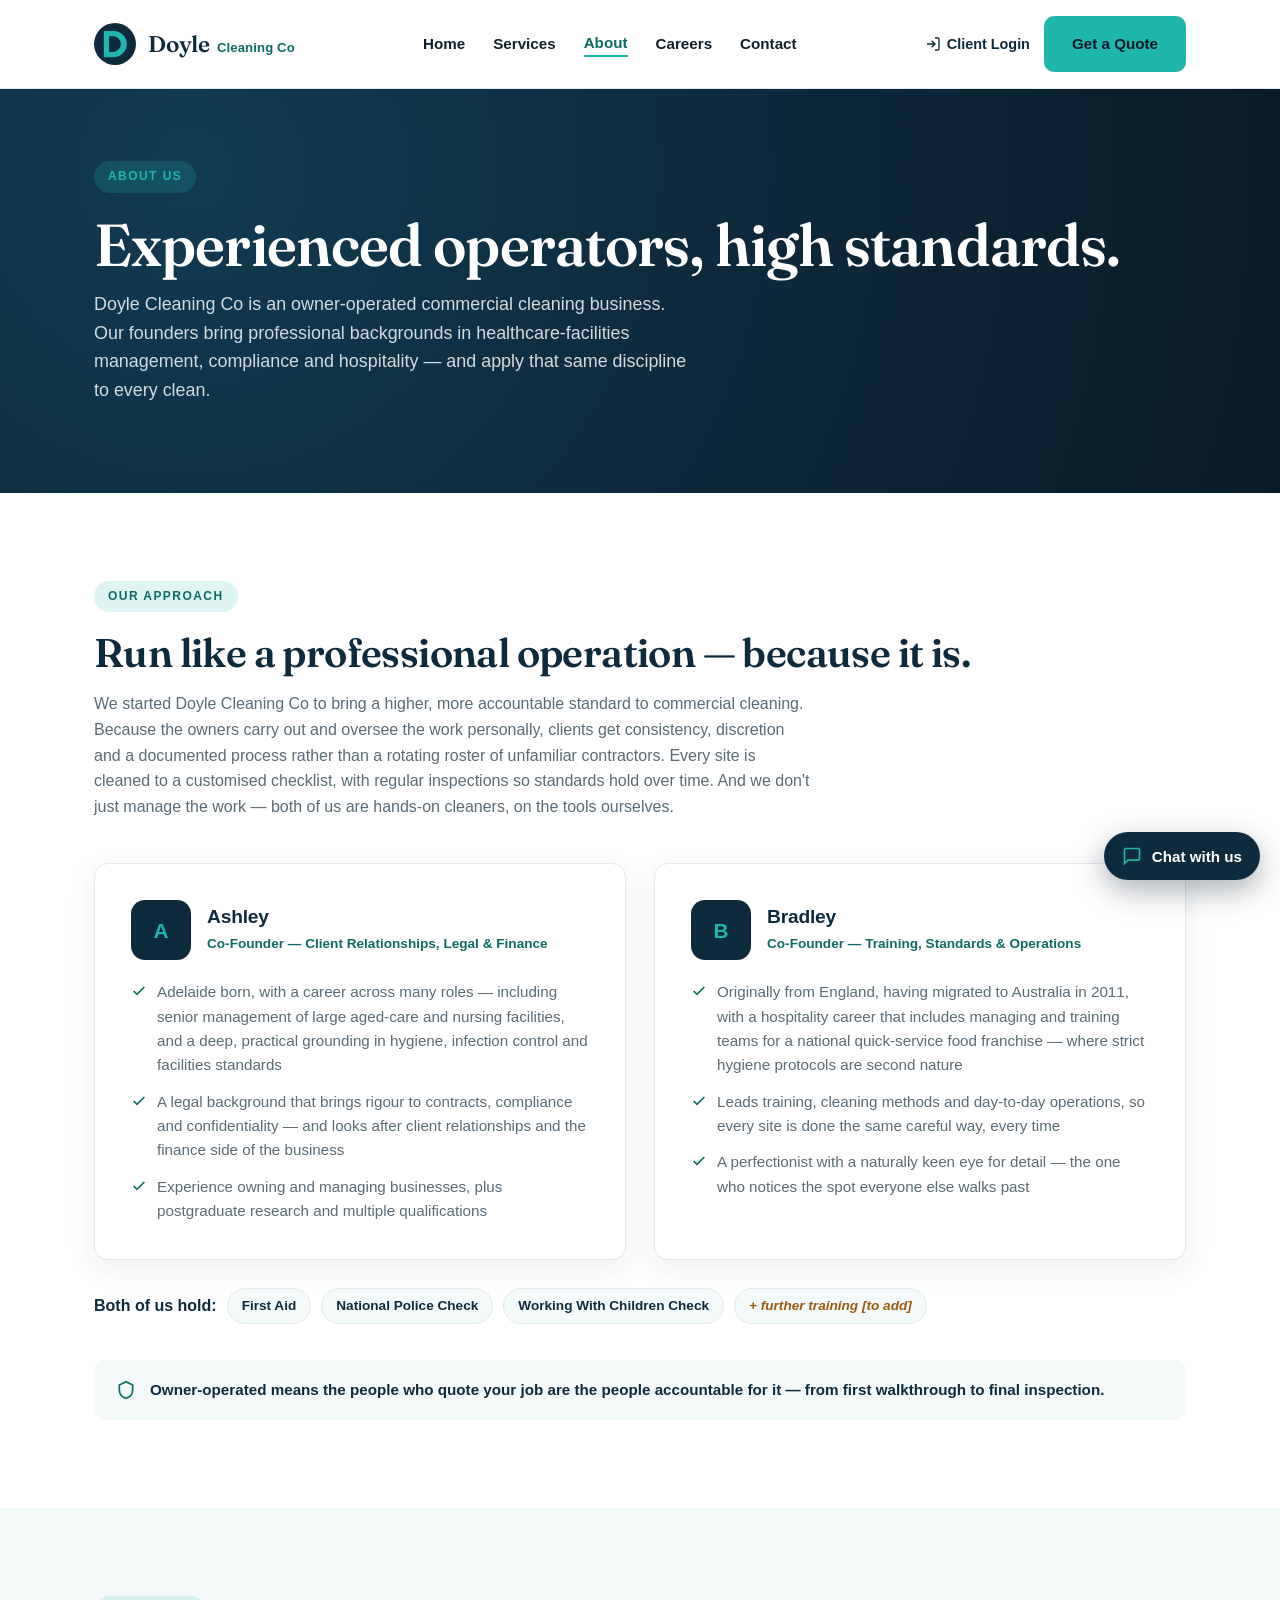
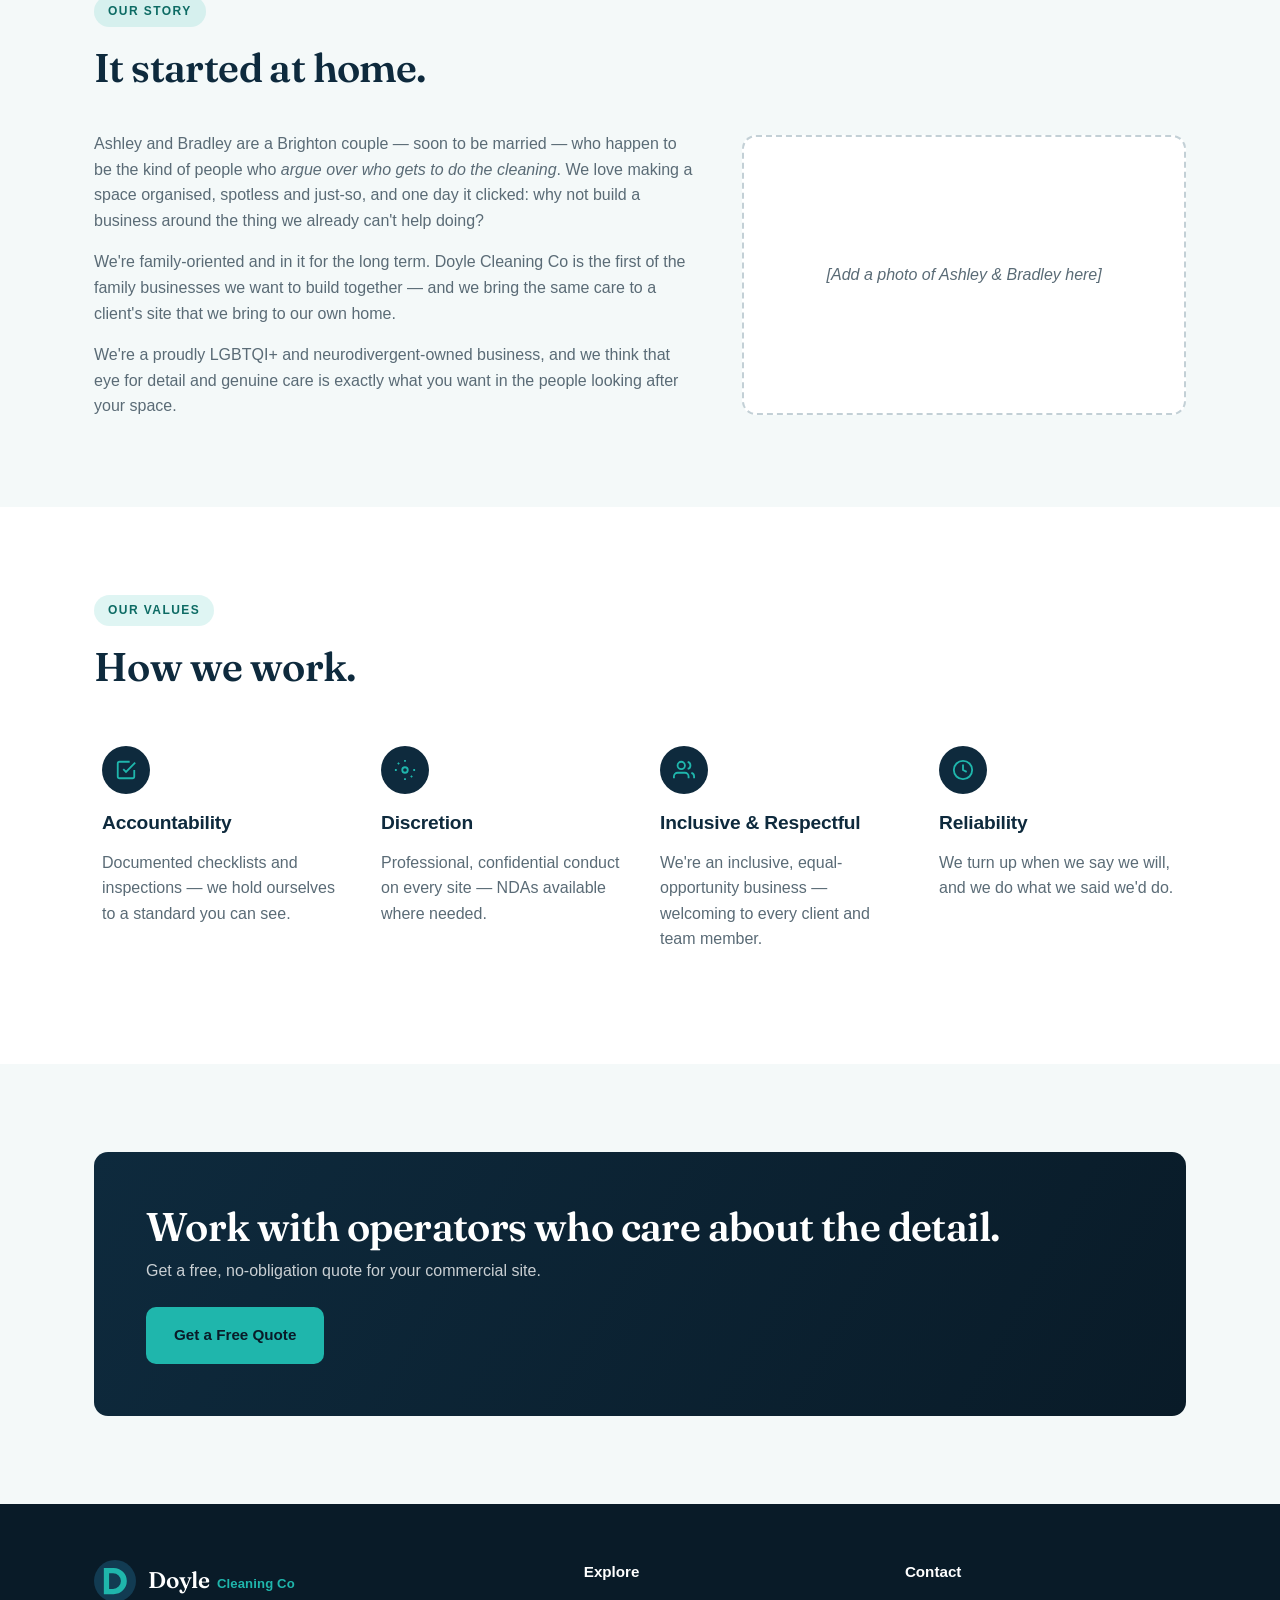
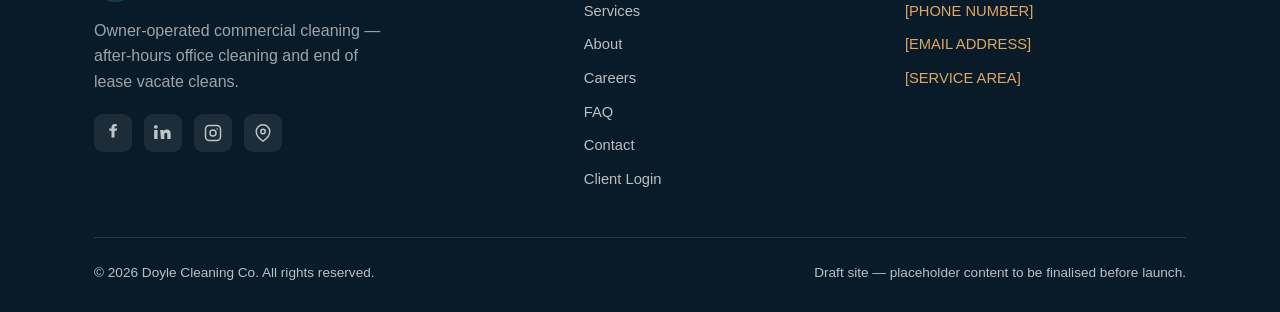
==== commit faff49d7: "Refined brand mark + serif wordmark, stats band, ambient hero - New counter-cut "D" monogram (reads " ====
--- a/about.html
+++ b/about.html
@@ -18,9 +18,9 @@
     <a href="index.html" class="brand" aria-label="Doyle Cleaning Co home">
       <svg class="logo-badge" viewBox="0 0 64 64" aria-hidden="true">
         <circle cx="32" cy="32" r="32" fill="#0e2a3d"/>
-        <path d="M20 18 L24 14 H33 A18 18 0 0 1 33 50 H24 L20 46 Z" fill="#1fb6ac"/>
+        <path fill="#1fb6ac" fill-rule="evenodd" transform="translate(-3 0)" d="M18 12 H33 A19 19 0 0 1 33 52 H18 Z M26 20 H32 A11.5 11.5 0 0 1 32 44 H26 Z"/>
       </svg>
-      <span>Doyle Cleaning Co</span>
+      <span class="wm"><span class="wm-name">Doyle</span> <span class="wm-sub">Cleaning&nbsp;Co</span></span>
     </a>
     <nav class="links" id="navLinks" aria-label="Primary">
       <a href="index.html">Home</a>
@@ -171,9 +171,9 @@
         <a href="index.html" class="brand" style="margin-bottom:16px;" aria-label="Doyle Cleaning Co home">
           <svg class="logo-badge" viewBox="0 0 64 64" aria-hidden="true">
             <circle cx="32" cy="32" r="32" fill="#123b52"/>
-            <path d="M20 18 L24 14 H33 A18 18 0 0 1 33 50 H24 L20 46 Z" fill="#1fb6ac"/>
+            <path fill="#1fb6ac" fill-rule="evenodd" transform="translate(-3 0)" d="M18 12 H33 A19 19 0 0 1 33 52 H18 Z M26 20 H32 A11.5 11.5 0 0 1 32 44 H26 Z"/>
           </svg>
-          <span>Doyle Cleaning Co</span>
+          <span class="wm"><span class="wm-name">Doyle</span> <span class="wm-sub">Cleaning&nbsp;Co</span></span>
         </a>
         <p style="color:rgba(255,255,255,0.6); max-width:300px;">Owner-operated commercial cleaning — after-hours office cleaning and end of lease vacate cleans.</p>
         <div class="social-row">
--- a/assets/styles.css
+++ b/assets/styles.css
@@ -16,6 +16,15 @@
   --radius: 14px;
   --shadow: 0 8px 30px rgba(14,42,61,0.08);
   --maxw: 1140px;
+  --font-body: -apple-system, BlinkMacSystemFont, "Segoe UI", Roboto, Helvetica, Arial, sans-serif;
+  --font-display: "Fraunces", Georgia, "Times New Roman", serif;
+}
+@font-face{
+  font-family:"Fraunces";
+  src:url("fonts/fraunces-latin.woff2") format("woff2");
+  font-weight:100 900;
+  font-style:normal;
+  font-display:swap;
 }
 *{box-sizing:border-box;}
 html{scroll-behavior:smooth;}
@@ -30,9 +39,10 @@
 a{color:inherit;}
 .wrap{max-width:var(--maxw); margin:0 auto; padding:0 24px;}
 section{padding:88px 0;}
-h1,h2,h3{line-height:1.15; margin:0 0 16px; letter-spacing:-0.01em;}
-h1{font-size:clamp(2.1rem, 4.5vw, 3.4rem); font-weight:800;}
-h2{font-size:clamp(1.7rem, 3vw, 2.3rem); font-weight:800; color:var(--navy);}
+h1,h2,h3{line-height:1.14; margin:0 0 16px; letter-spacing:-0.01em;}
+h1,h2{font-family:var(--font-display); font-optical-sizing:auto; letter-spacing:-0.015em;}
+h1{font-size:clamp(2.3rem, 5vw, 3.7rem); font-weight:600;}
+h2{font-size:clamp(1.8rem, 3.3vw, 2.5rem); font-weight:600; color:var(--navy);}
 h3{font-size:1.2rem; font-weight:700; color:var(--navy);}
 p{margin:0 0 16px; color:var(--muted);}
 
@@ -75,6 +85,11 @@
 .nav{display:flex; align-items:center; justify-content:space-between; padding:16px 24px; max-width:var(--maxw); margin:0 auto; gap:16px;}
 .brand{display:flex; align-items:center; gap:12px; text-decoration:none; color:var(--navy); flex-shrink:0;}
 .brand span{font-weight:800; font-size:1.15rem; letter-spacing:-0.01em; white-space:nowrap;}
+.brand .wm{display:inline-flex; align-items:baseline; gap:7px; white-space:nowrap;}
+.brand .wm-name{font-family:var(--font-display); font-weight:600; font-size:1.42rem; letter-spacing:-0.01em; color:var(--navy);}
+.brand .wm-sub{font-family:var(--font-body); font-weight:700; font-size:0.82rem; letter-spacing:0.01em; color:var(--teal-text);}
+footer.site .brand .wm-name{color:#fff;}
+footer.site .brand .wm-sub{color:var(--teal);}
 .logo-badge{width:42px; height:42px; flex-shrink:0;}
 nav.links{display:flex; gap:28px; align-items:center;}
 nav.links a{text-decoration:none; color:var(--ink); font-weight:600; font-size:0.95rem;}
@@ -302,6 +317,46 @@
 
 @media (max-width: 900px){ .industry-grid{grid-template-columns:1fr 1fr;} }
 @media (max-width: 560px){ .industry-grid{grid-template-columns:1fr;} }
+
+/* Trust bar */
+.trustbar{background:var(--bg-tint); border-bottom:1px solid var(--line);}
+.trustbar .wrap{display:flex; flex-wrap:wrap; justify-content:center; align-items:center; gap:14px 30px; padding-top:20px; padding-bottom:20px;}
+.trustbar .ti{display:inline-flex; align-items:center; gap:8px; font-size:.85rem; font-weight:700; color:var(--navy); white-space:nowrap;}
+.trustbar .ti svg{color:var(--teal-text); flex-shrink:0;}
+
+/* Stats band */
+.stats{background:linear-gradient(120deg, var(--navy), var(--navy-dark)); color:#fff; padding:60px 0;}
+.stats .wrap{display:grid; grid-template-columns:repeat(4,1fr); gap:28px; text-align:center;}
+.stat b{display:block; font-family:var(--font-display); font-weight:600; font-size:2.7rem; color:var(--teal); line-height:1; letter-spacing:-0.02em;}
+.stat span{display:block; margin-top:10px; font-size:0.92rem; color:rgba(255,255,255,0.82);}
+.stats .note{grid-column:1/-1; margin:14px 0 0; font-size:0.78rem; color:rgba(255,255,255,0.55);}
+@media (max-width: 760px){ .stats .wrap{grid-template-columns:1fr 1fr; gap:24px;} }
+
+/* Hero ambient motion */
+@keyframes heroGlow{ from{transform:translate(0,0) scale(1);} to{transform:translate(-3%,2%) scale(1.09);} }
+.hero::before{ animation:heroGlow 16s ease-in-out infinite alternate; }
+@media (prefers-reduced-motion: reduce){ .hero::before{animation:none;} }
+
+/* Testimonials */
+.testi-grid{display:grid; grid-template-columns:repeat(3,1fr); gap:24px; margin-top:44px;}
+.testimonial{
+  background:var(--white); border:1px solid var(--line); border-radius:var(--radius);
+  padding:30px 30px 26px; box-shadow:var(--shadow); display:flex; flex-direction:column;
+}
+.testimonial .mark{font-family:var(--font-display); font-size:2.8rem; line-height:.7; color:var(--teal); margin-bottom:10px;}
+.testimonial p{color:var(--ink); font-size:1rem; margin-bottom:18px;}
+.testimonial .who{margin-top:auto; font-size:.88rem; color:var(--muted); font-weight:600;}
+.testi-note{margin-top:26px; font-size:.9rem; color:var(--muted); max-width:640px;}
+@media (max-width: 900px){ .testi-grid{grid-template-columns:1fr;} }
+
+/* Motion — scroll reveal + hover lift (class added by JS; no-JS shows all) */
+.reveal{opacity:0; transform:translateY(18px); transition:opacity .7s cubic-bezier(.16,.8,.3,1), transform .7s cubic-bezier(.16,.8,.3,1);}
+.reveal.in{opacity:1; transform:none;}
+.service-card,.product-card,.founder-card,.role-card,.testimonial{transition:transform .22s ease, box-shadow .22s ease;}
+.service-card:hover,.product-card:hover,.founder-card:hover,.role-card:hover,.testimonial:hover{
+  transform:translateY(-4px); box-shadow:0 18px 44px rgba(14,42,61,.13);
+}
+@media (prefers-reduced-motion: reduce){ .reveal{opacity:1; transform:none; transition:none;} }
 
 /* Chat widget (injected by chat.js) */
 .chat-launcher{
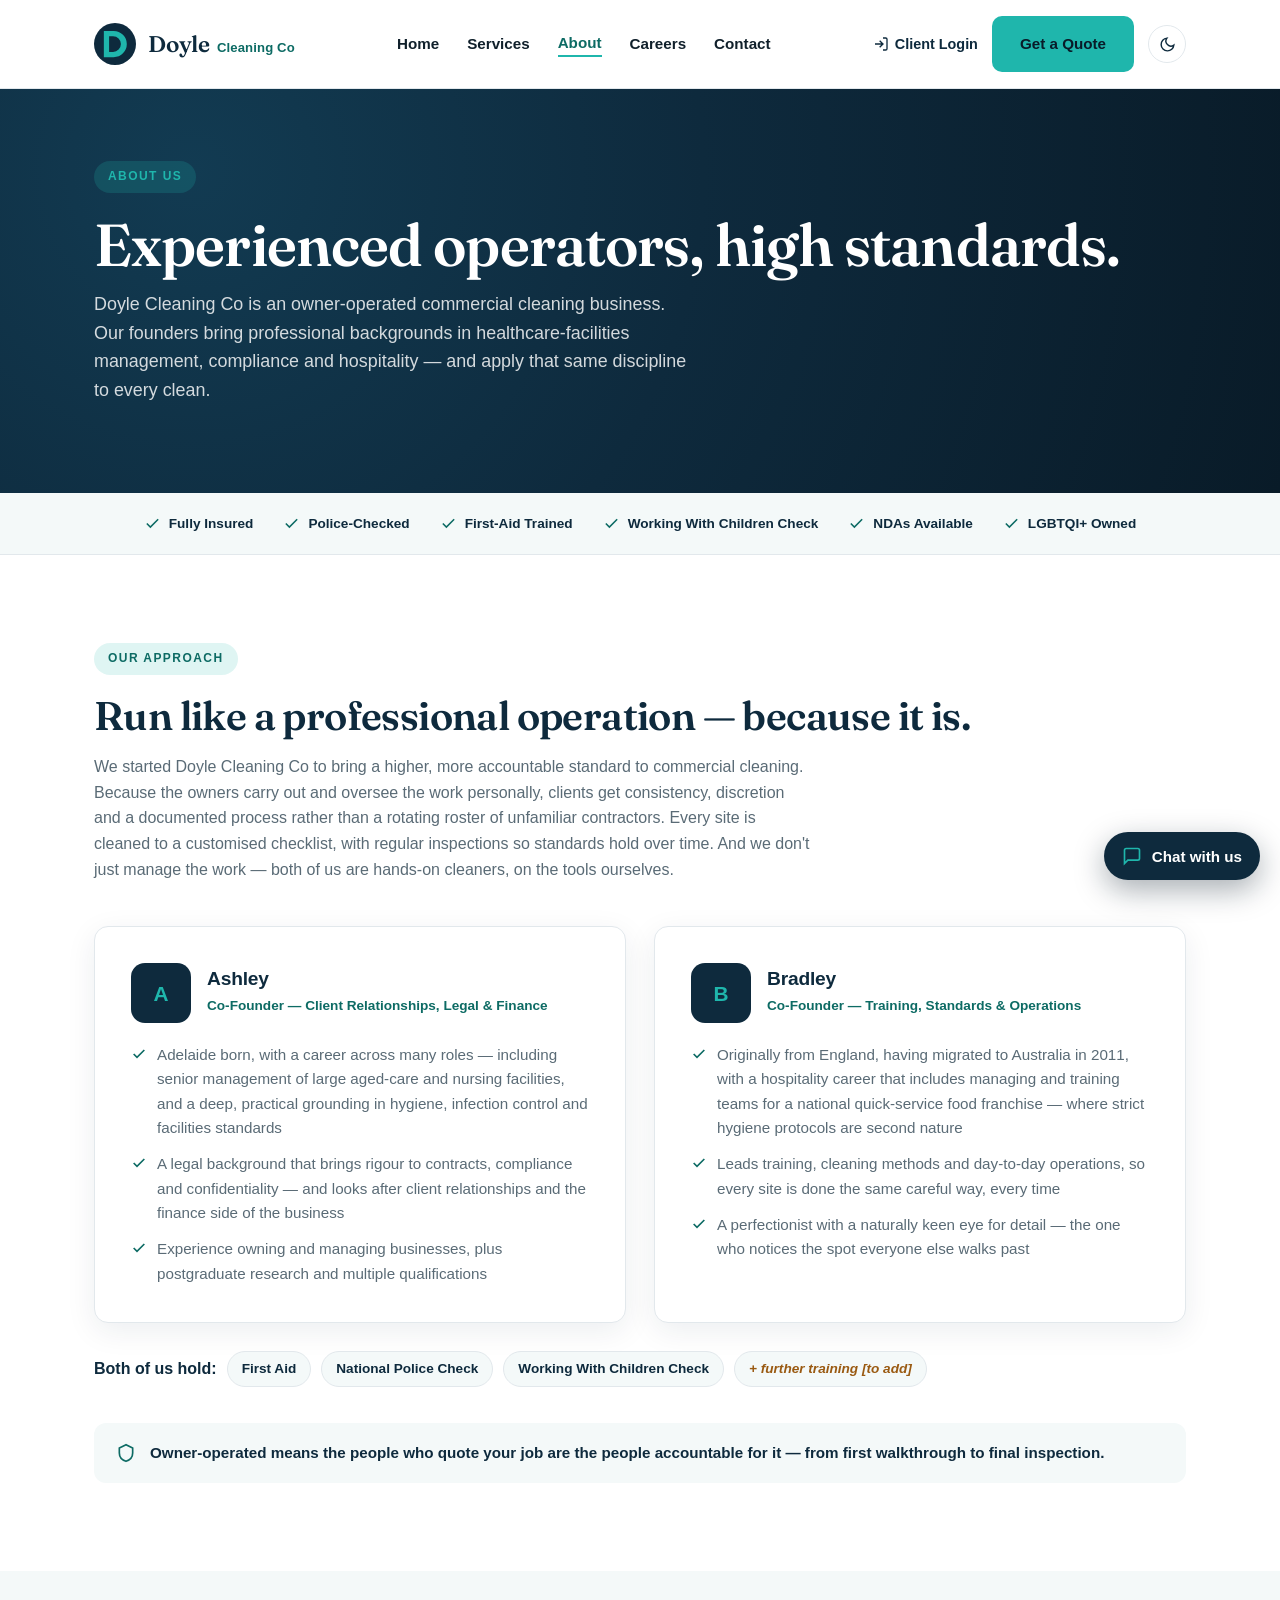
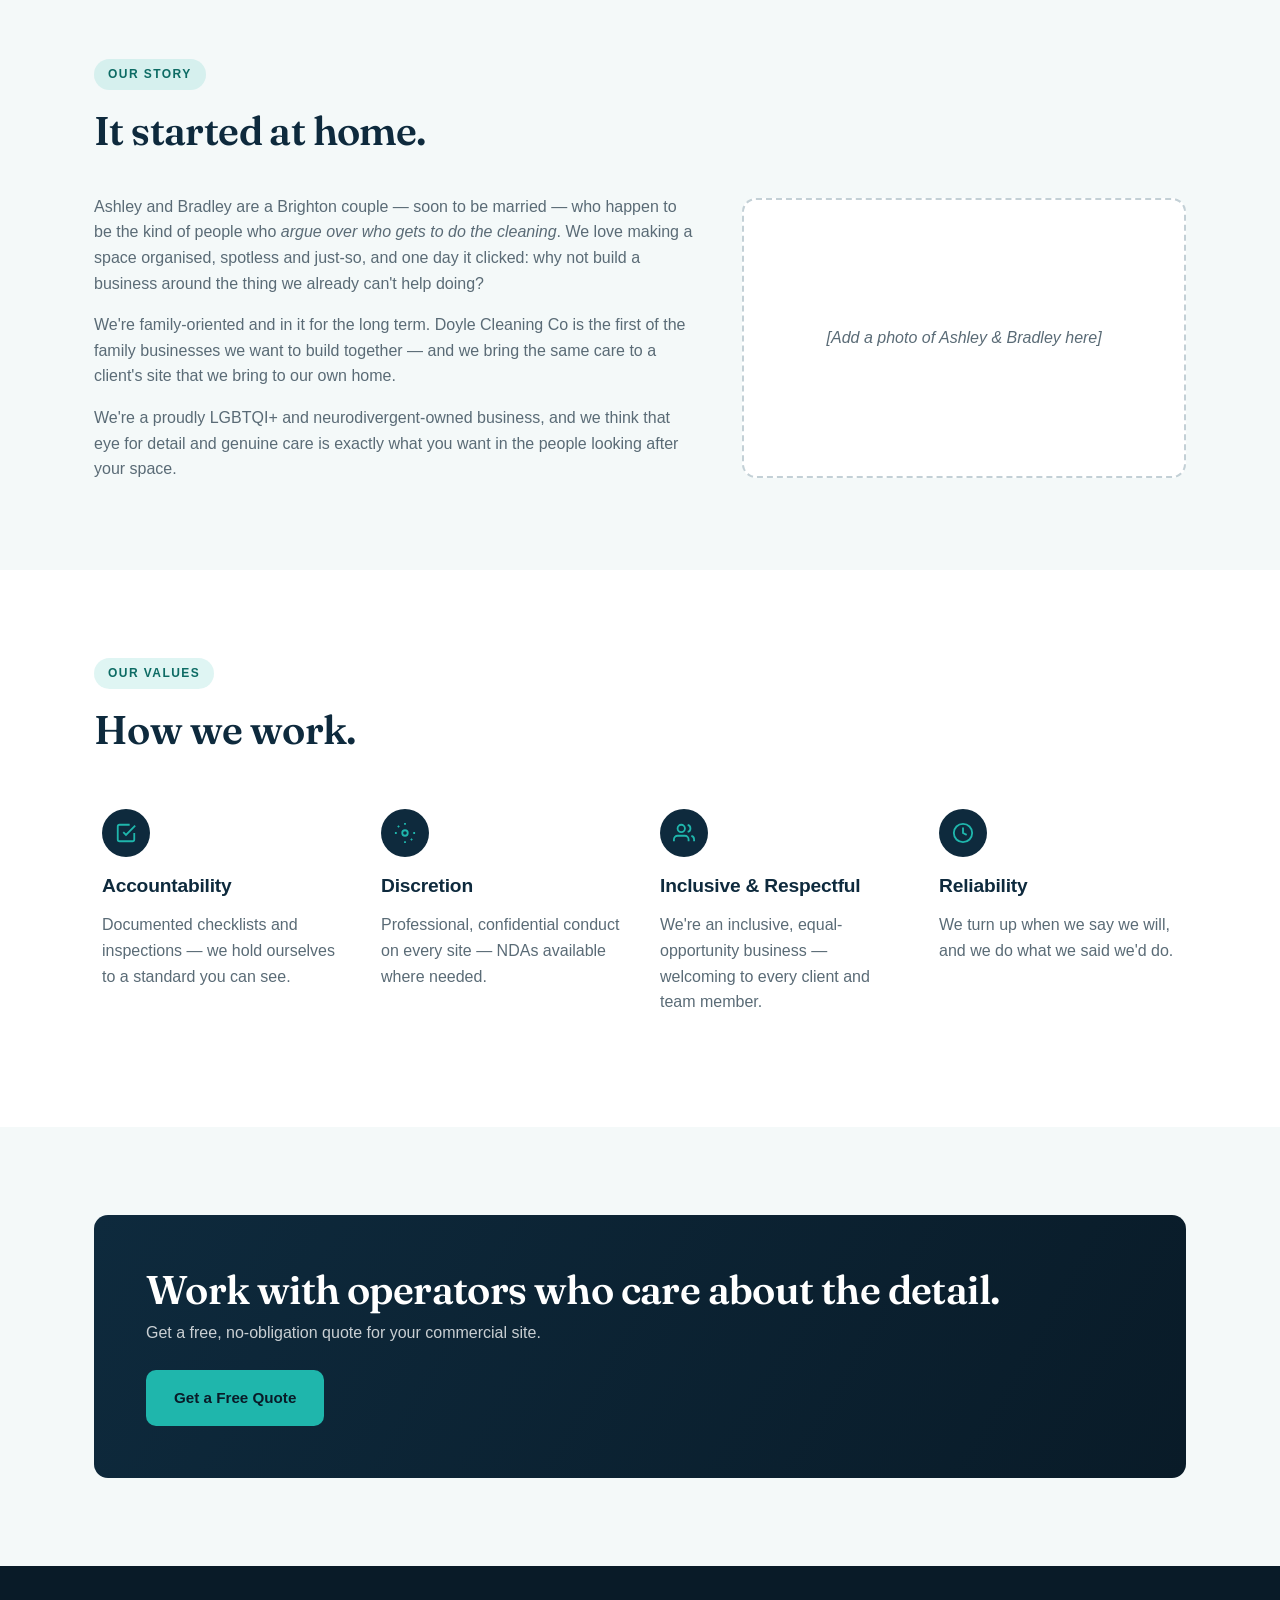
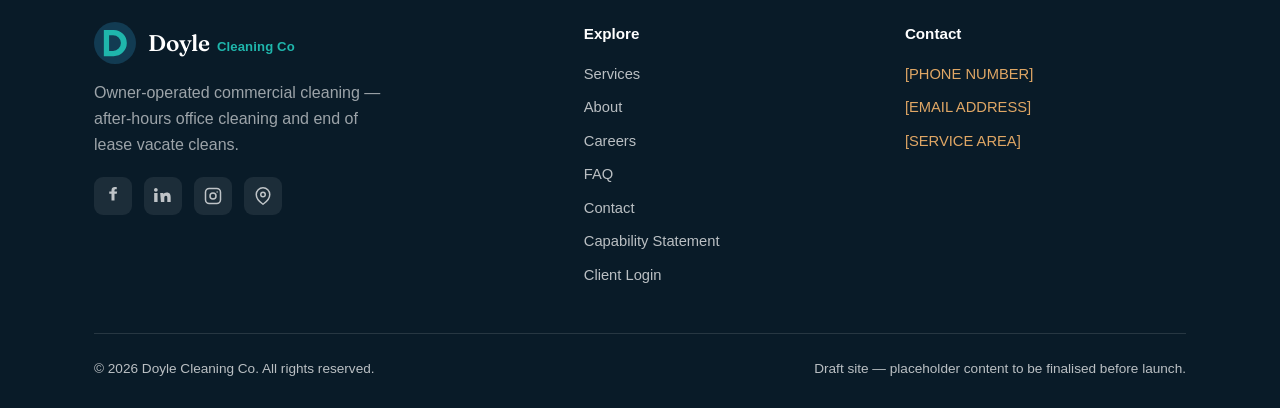
==== commit 2536a544: "Add dark mode, capability statement, internal Brand HQ page and polish - Site-wide light/dark theme:" ====
--- a/about.html
+++ b/about.html
@@ -8,6 +8,7 @@
 <meta name="description" content="Doyle Cleaning Co is an owner-operated commercial cleaning business led by two founders with backgrounds in healthcare-facilities management, compliance and hospitality standards." />
 <meta name="theme-color" content="#0e2a3d" />
 <link rel="icon" href="assets/favicon.svg" type="image/svg+xml" />
+<script>try{var t=localStorage.getItem('doyle-theme');if(t){document.documentElement.dataset.theme=t}else if(matchMedia('(prefers-color-scheme: dark)').matches){document.documentElement.dataset.theme='dark'}}catch(e){}</script>
 <link rel="stylesheet" href="assets/styles.css" />
 </head>
 <body>
@@ -36,6 +37,10 @@
         Client Login
       </a>
       <a href="contact.html" class="btn btn-primary">Get a Quote</a>
+      <button class="theme-toggle" id="themeToggle" aria-label="Toggle dark mode" type="button">
+        <svg class="moon" width="17" height="17" viewBox="0 0 24 24" fill="none" stroke="currentColor" stroke-width="2" aria-hidden="true"><path d="M21 12.79A9 9 0 1 1 11.21 3 7 7 0 0 0 21 12.79Z"/></svg>
+        <svg class="sun" width="17" height="17" viewBox="0 0 24 24" fill="none" stroke="currentColor" stroke-width="2" aria-hidden="true"><circle cx="12" cy="12" r="4"/><path d="M12 2v2M12 20v2M4.9 4.9l1.4 1.4M17.7 17.7l1.4 1.4M2 12h2M20 12h2M4.9 19.1l1.4-1.4M17.7 6.3l1.4-1.4"/></svg>
+      </button>
       <button class="menu-toggle" id="menuToggle" aria-label="Toggle menu" aria-controls="navLinks" aria-expanded="false">
         <span></span><span></span><span></span>
       </button>
@@ -52,6 +57,17 @@
     <p>Doyle Cleaning Co is an owner-operated commercial cleaning business. Our founders bring professional backgrounds in healthcare-facilities management, compliance and hospitality — and apply that same discipline to every clean.</p>
   </div>
 </section>
+
+<div class="trustbar">
+  <div class="wrap">
+    <span class="ti"><svg width="17" height="17" viewBox="0 0 24 24" fill="none" stroke="currentColor" stroke-width="2.2" aria-hidden="true"><path d="M20 6 9 17l-5-5"/></svg> Fully Insured</span>
+    <span class="ti"><svg width="17" height="17" viewBox="0 0 24 24" fill="none" stroke="currentColor" stroke-width="2.2" aria-hidden="true"><path d="M20 6 9 17l-5-5"/></svg> Police-Checked</span>
+    <span class="ti"><svg width="17" height="17" viewBox="0 0 24 24" fill="none" stroke="currentColor" stroke-width="2.2" aria-hidden="true"><path d="M20 6 9 17l-5-5"/></svg> First-Aid Trained</span>
+    <span class="ti"><svg width="17" height="17" viewBox="0 0 24 24" fill="none" stroke="currentColor" stroke-width="2.2" aria-hidden="true"><path d="M20 6 9 17l-5-5"/></svg> Working With Children Check</span>
+    <span class="ti"><svg width="17" height="17" viewBox="0 0 24 24" fill="none" stroke="currentColor" stroke-width="2.2" aria-hidden="true"><path d="M20 6 9 17l-5-5"/></svg> NDAs Available</span>
+    <span class="ti"><svg width="17" height="17" viewBox="0 0 24 24" fill="none" stroke="currentColor" stroke-width="2.2" aria-hidden="true"><path d="M20 6 9 17l-5-5"/></svg> LGBTQI+ Owned</span>
+  </div>
+</div>
 
 <section>
   <div class="wrap">
@@ -191,6 +207,7 @@
           <li><a href="careers.html">Careers</a></li>
           <li><a href="faq.html">FAQ</a></li>
           <li><a href="contact.html">Contact</a></li>
+          <li><a href="capability.html">Capability Statement</a></li>
           <li><a href="login.html">Client Login</a></li>
         </ul>
       </div>
@@ -204,7 +221,7 @@
       </div>
     </div>
     <div class="footer-bottom">
-      <span>© 2026 Doyle Cleaning Co. All rights reserved.</span>
+      <span>© <span class="js-year">2026</span> Doyle Cleaning Co. All rights reserved.</span>
       <span>Draft site — placeholder content to be finalised before launch.</span>
     </div>
   </div>
--- a/assets/styles.css
+++ b/assets/styles.css
@@ -13,6 +13,7 @@
   --bg-tint: #f4f9f9;
   --white: #ffffff;
   --amber-text: #9a5a12;     /* AA-safe amber for placeholder markers */
+  --page: #ffffff;           /* page background (differs from card surface in dark) */
   --radius: 14px;
   --shadow: 0 8px 30px rgba(14,42,61,0.08);
   --maxw: 1140px;
@@ -32,7 +33,7 @@
   margin:0;
   font-family: -apple-system, BlinkMacSystemFont, "Segoe UI", Roboto, Helvetica, Arial, sans-serif;
   color:var(--ink);
-  background:var(--white);
+  background:var(--page);
   line-height:1.6;
 }
 img,svg{display:block; max-width:100%;}
@@ -48,7 +49,7 @@
 
 .skip-link{
   position:absolute; left:12px; top:-60px; z-index:100;
-  background:var(--navy); color:var(--white); padding:10px 16px; border-radius:8px;
+  background:var(--navy); color:#fff; padding:10px 16px; border-radius:8px;
   text-decoration:none; font-weight:700; transition:top .15s ease;
 }
 .skip-link:focus{top:12px;}
@@ -67,11 +68,11 @@
 }
 .btn:active{transform: translateY(1px);}
 .btn-primary{background:var(--teal); color:var(--navy-dark);}
-.btn-primary:hover{background:var(--teal-dark); color:var(--white); box-shadow:0 6px 18px rgba(31,182,172,0.35);}
-.btn-outline{border-color:rgba(255,255,255,0.55); color:var(--white); background:transparent;}
-.btn-outline:hover{border-color:var(--white); background:rgba(255,255,255,0.10);}
+.btn-primary:hover{background:var(--teal-dark); color:#fff; box-shadow:0 6px 18px rgba(31,182,172,0.35);}
+.btn-outline{border-color:rgba(255,255,255,0.55); color:#fff; background:transparent;}
+.btn-outline:hover{border-color:#fff; background:rgba(255,255,255,0.10);}
 .btn-dark-outline{border-color:var(--navy); color:var(--navy); background:transparent;}
-.btn-dark-outline:hover{background:var(--navy); color:var(--white);}
+.btn-dark-outline:hover{background:var(--navy); color:#fff;}
 .btn-ghost{border-color:var(--line); color:var(--navy); background:var(--white);}
 .btn-ghost:hover{border-color:var(--navy);}
 :focus-visible{outline:3px solid var(--teal); outline-offset:2px; border-radius:4px;}
@@ -105,7 +106,7 @@
 /* Page hero (interior pages) */
 .page-hero{
   background: radial-gradient(circle at 15% 20%, #123b52 0%, var(--navy) 45%, var(--navy-dark) 100%);
-  color:var(--white); position:relative; overflow:hidden; padding:72px 0;
+  color:#fff; position:relative; overflow:hidden; padding:72px 0;
 }
 .page-hero .eyebrow{color:var(--teal); background:rgba(31,182,172,0.20);}
 .page-hero h1{margin-bottom:12px;}
@@ -114,7 +115,7 @@
 /* Home hero */
 .hero{
   background: radial-gradient(circle at 15% 20%, #123b52 0%, var(--navy) 45%, var(--navy-dark) 100%);
-  color:var(--white); position:relative; overflow:hidden; padding:104px 0 96px;
+  color:#fff; position:relative; overflow:hidden; padding:104px 0 96px;
 }
 .hero::before{
   content:""; position:absolute; inset:0;
@@ -209,10 +210,10 @@
 .cta-section{background:var(--bg-tint);}
 .cta-banner{
   background: linear-gradient(120deg, var(--navy) 0%, var(--navy-dark) 100%);
-  color:var(--white); border-radius:var(--radius); padding:52px;
+  color:#fff; border-radius:var(--radius); padding:52px;
   display:flex; align-items:center; justify-content:space-between; gap:24px; flex-wrap:wrap;
 }
-.cta-banner h2{color:var(--white); margin-bottom:8px;}
+.cta-banner h2{color:#fff; margin-bottom:8px;}
 .cta-banner p{color:rgba(255,255,255,0.78); margin-bottom:0;}
 
 /* Careers */
@@ -252,8 +253,8 @@
 /* Footer */
 footer.site{background:var(--navy-dark); color:rgba(255,255,255,0.72); padding:56px 0 28px;}
 .footer-grid{display:grid; grid-template-columns:1.6fr 1fr 1fr; gap:40px; margin-bottom:36px;}
-footer.site .brand span{color:var(--white);}
-footer.site h4{color:var(--white); font-size:0.95rem; margin:0 0 16px;}
+footer.site .brand span{color:#fff;}
+footer.site h4{color:#fff; font-size:0.95rem; margin:0 0 16px;}
 footer.site ul{list-style:none; padding:0; margin:0;}
 footer.site li{margin-bottom:10px; font-size:0.92rem;}
 footer.site a{text-decoration:none; color:rgba(255,255,255,0.72);}
@@ -362,7 +363,7 @@
 .chat-launcher{
   position:fixed; right:20px; bottom:20px; z-index:60;
   display:inline-flex; align-items:center; gap:10px;
-  background:var(--navy); color:var(--white); border:none; cursor:pointer;
+  background:var(--navy); color:#fff; border:none; cursor:pointer;
   padding:14px 18px; border-radius:999px; font-weight:700; font-size:0.95rem; font-family:inherit;
   box-shadow:0 10px 30px rgba(9,27,40,0.35);
 }
@@ -431,3 +432,100 @@
   .hero .eyebrow, .page-hero .eyebrow{color:#000; background:none;}
   *{box-shadow:none !important;}
 }
+
+/* ==========================================================================
+   Theme toggle + dark theme
+   ========================================================================== */
+.theme-toggle{
+  background:none; border:1px solid var(--line); border-radius:999px;
+  width:38px; height:38px; display:inline-flex; align-items:center; justify-content:center;
+  cursor:pointer; color:var(--navy); flex-shrink:0; padding:0;
+}
+.theme-toggle:hover{border-color:var(--teal); color:var(--teal-text);}
+.theme-toggle .sun{display:none;}
+:root[data-theme="dark"] .theme-toggle .sun{display:block;}
+:root[data-theme="dark"] .theme-toggle .moon{display:none;}
+
+.login-card h2{color:var(--navy);}
+
+:root[data-theme="dark"]{
+  --page:#0b1c27;
+  --white:#112b39;            /* card / surface */
+  --bg-tint:#0e2331;
+  --ink:#e9f1f3;
+  --muted:#9db0b8;
+  --line:rgba(255,255,255,0.13);
+  --teal-text:#56d0c6;        /* AA on dark surfaces */
+  --amber-text:#e0a765;
+  --shadow:0 8px 30px rgba(0,0,0,0.35);
+}
+:root[data-theme="dark"] header.site{background:rgba(11,28,39,0.92);}
+:root[data-theme="dark"] h2,
+:root[data-theme="dark"] h3,
+:root[data-theme="dark"] .brand .wm-name,
+:root[data-theme="dark"] label,
+:root[data-theme="dark"] .contact-info-item strong,
+:root[data-theme="dark"] .industry-item,
+:root[data-theme="dark"] .trustbar .ti,
+:root[data-theme="dark"] .info-strip,
+:root[data-theme="dark"] .family-strip,
+:root[data-theme="dark"] .creds strong,
+:root[data-theme="dark"] .pill,
+:root[data-theme="dark"] .faq summary,
+:root[data-theme="dark"] .login-card h2,
+:root[data-theme="dark"] .sig .nm,
+:root[data-theme="dark"] nav.links a,
+:root[data-theme="dark"] .nav-login,
+:root[data-theme="dark"] .theme-toggle{color:var(--ink);}
+:root[data-theme="dark"] .testimonial p{color:var(--ink);}
+:root[data-theme="dark"] .menu-toggle span{background:var(--ink);}
+:root[data-theme="dark"] nav.links a:hover,
+:root[data-theme="dark"] .nav-login:hover{color:var(--teal);}
+:root[data-theme="dark"] nav.links a[aria-current="page"]{color:var(--teal);}
+:root[data-theme="dark"] .btn-dark-outline{border-color:var(--teal); color:var(--teal-text);}
+:root[data-theme="dark"] .btn-dark-outline:hover{background:var(--teal); color:#062024;}
+:root[data-theme="dark"] input,
+:root[data-theme="dark"] select,
+:root[data-theme="dark"] textarea{background:var(--white); color:var(--ink); border-color:#4a626e;}
+:root[data-theme="dark"] .cta-banner{border:1px solid var(--line);}
+:root[data-theme="dark"] .chat-note{background:var(--white); color:var(--muted);}
+:root[data-theme="dark"] .chat-msg.bot{color:var(--ink);}
+:root[data-theme="dark"] .story-photo{border-color:#3c525d;}
+
+/* Internal / capability pages */
+.internal-strip{
+  background:#3b2f14; color:#ffd694; font-size:.88rem; font-weight:600;
+  padding:10px 0; text-align:center;
+}
+:root:not([data-theme="dark"]) .internal-strip{background:#fff4de; color:#7a5410;}
+.spec-card{background:var(--white); border:1px solid var(--line); border-radius:var(--radius);
+  padding:30px; box-shadow:var(--shadow); margin-top:28px;}
+.spec-card h3{display:flex; align-items:center; gap:10px;}
+.spec-table{width:100%; border-collapse:collapse; margin:14px 0 6px; font-size:.92rem;}
+.spec-table th, .spec-table td{text-align:left; padding:9px 12px; border-bottom:1px solid var(--line); vertical-align:top;}
+.spec-table th{color:var(--navy); width:32%; font-size:.85rem;}
+:root[data-theme="dark"] .spec-table th{color:var(--ink);}
+.spec-table td{color:var(--muted);}
+.spec-table code{font-size:.85em; background:var(--bg-tint); padding:2px 6px; border-radius:6px; color:var(--teal-text);}
+.ig-grid{display:grid; grid-template-columns:repeat(3,1fr); gap:6px; max-width:420px; margin:16px 0;}
+.ig-tile{aspect-ratio:1/1; border-radius:6px; display:flex; align-items:center; justify-content:center;
+  text-align:center; font-size:.72rem; font-weight:700; padding:8px; line-height:1.3;}
+.ig-tile.navy{background:var(--navy); color:#fff;}
+.ig-tile.teal{background:var(--teal); color:#062024;}
+.ig-tile.lite{background:var(--bg-tint); color:var(--navy); border:1px solid var(--line);}
+:root[data-theme="dark"] .ig-tile.lite{color:var(--ink);}
+.hl-row{display:flex; gap:16px; flex-wrap:wrap; margin:16px 0;}
+.hl{display:flex; flex-direction:column; align-items:center; gap:8px; font-size:.75rem; color:var(--muted); font-weight:600;}
+.hl .dot{width:64px; height:64px; border-radius:50%; background:var(--navy); border:2px solid var(--teal);
+  display:flex; align-items:center; justify-content:center; color:var(--teal);}
+
+/* Capability sheet */
+.cap-sheet{max-width:860px; margin:0 auto;}
+.cap-sheet .spec-card{margin-top:22px;}
+.cap-two{display:grid; grid-template-columns:1fr 1fr; gap:22px;}
+@media (max-width:760px){.cap-two{grid-template-columns:1fr;}}
+@media print{
+  .internal-strip, .theme-toggle{display:none !important;}
+  .spec-card{box-shadow:none; border:1px solid #ccc; break-inside:avoid;}
+  body{background:#fff;}
+}
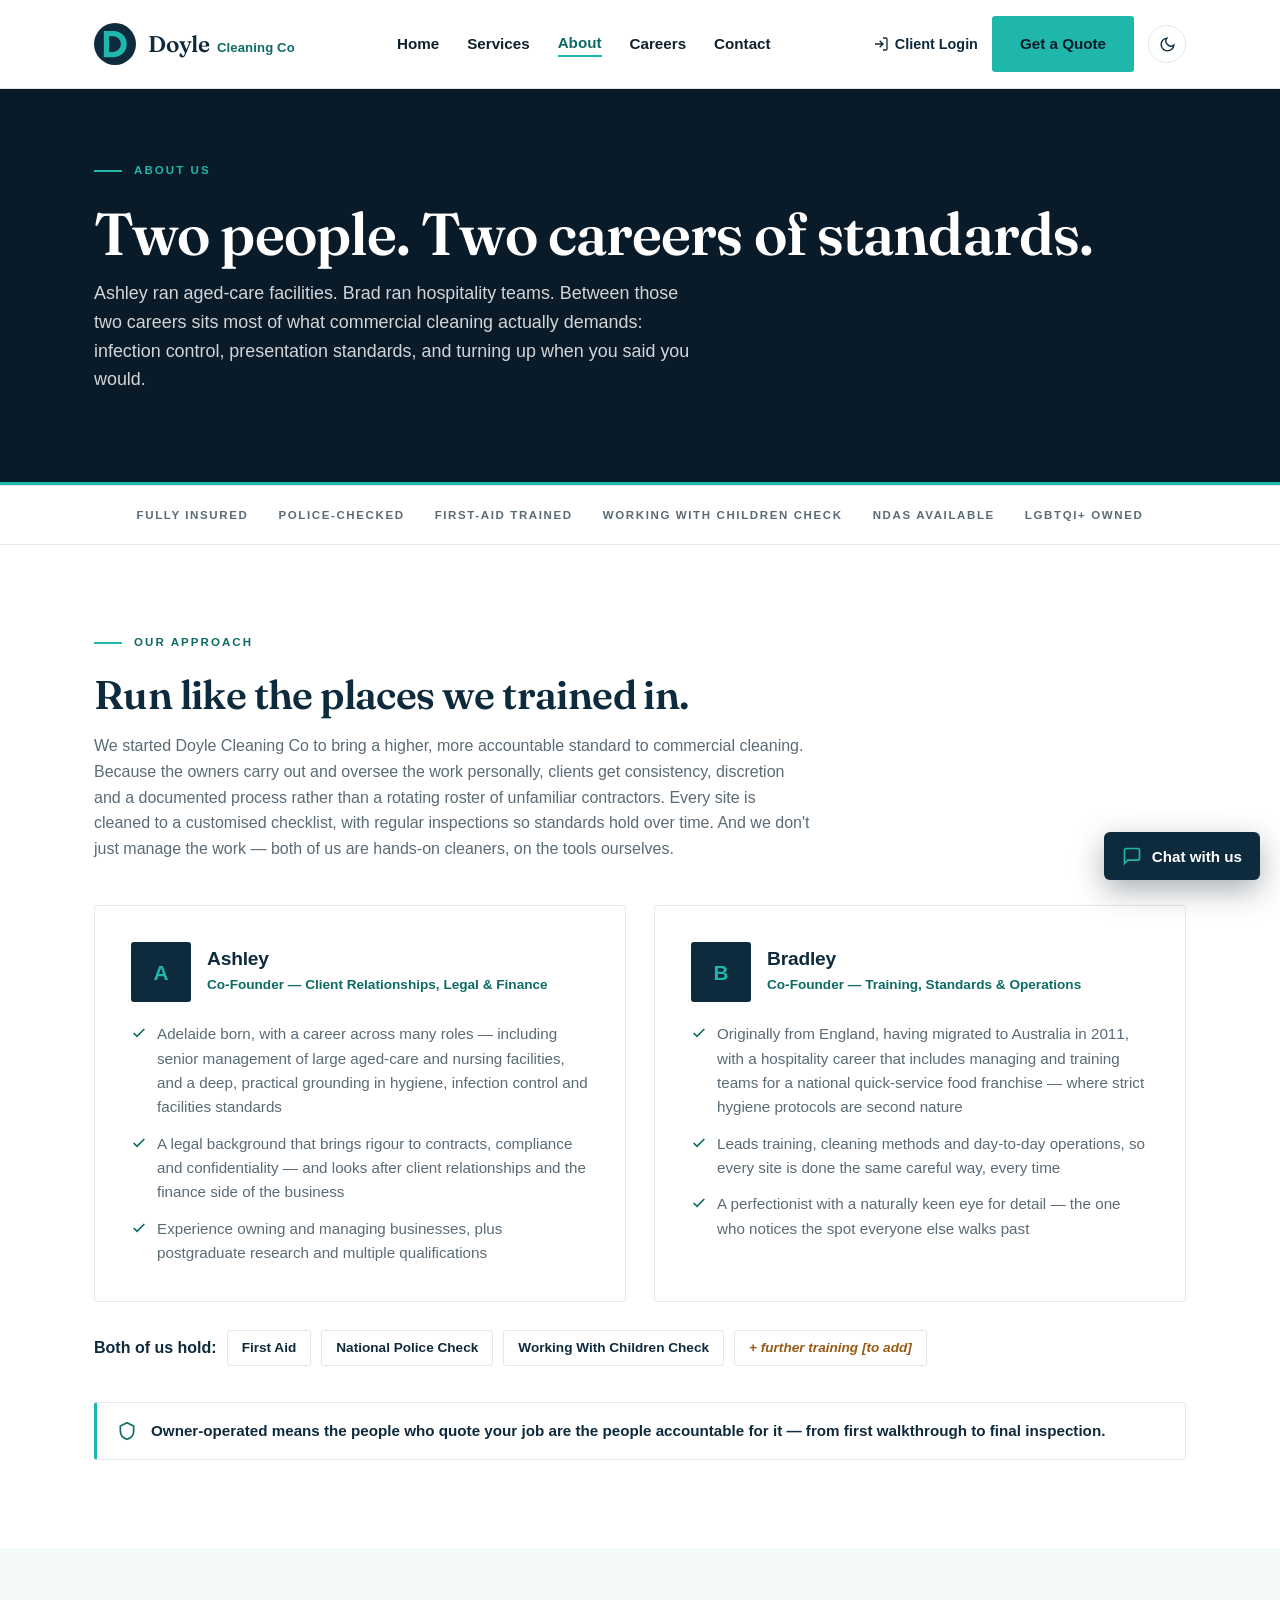
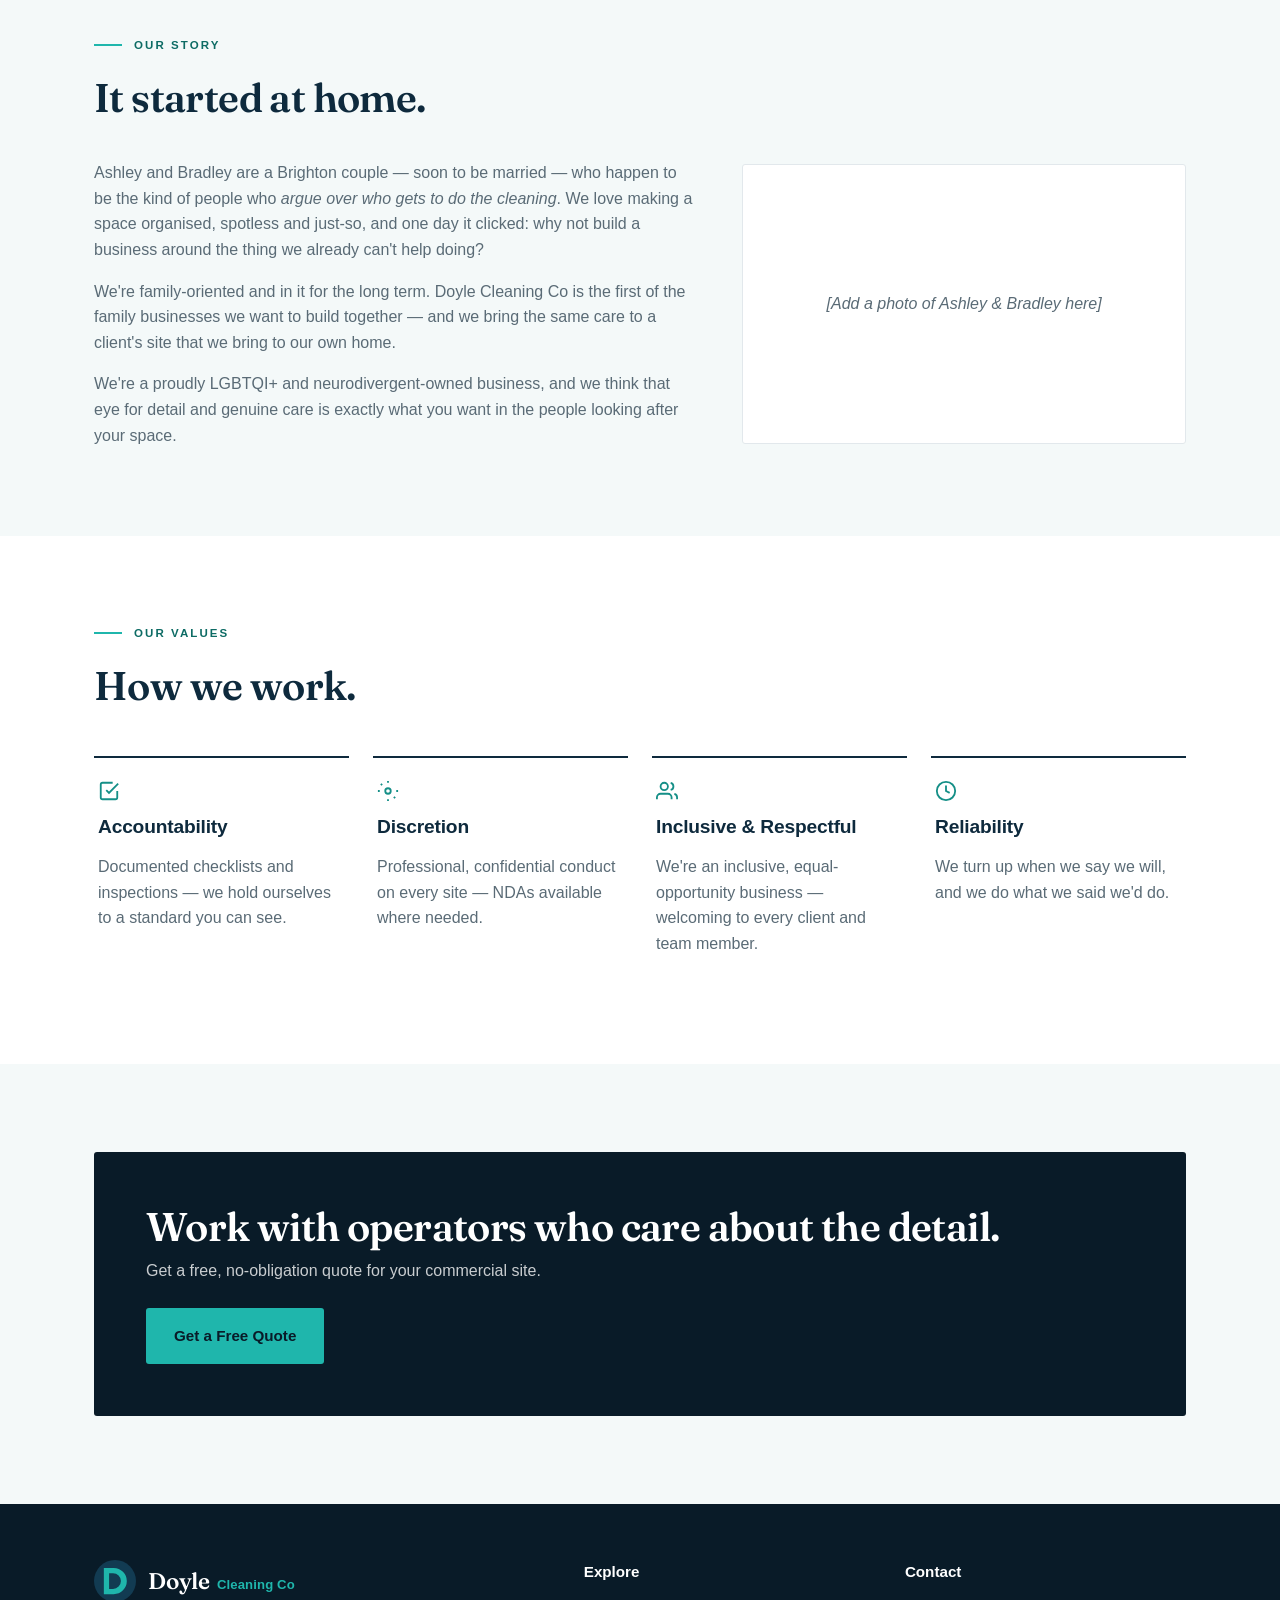
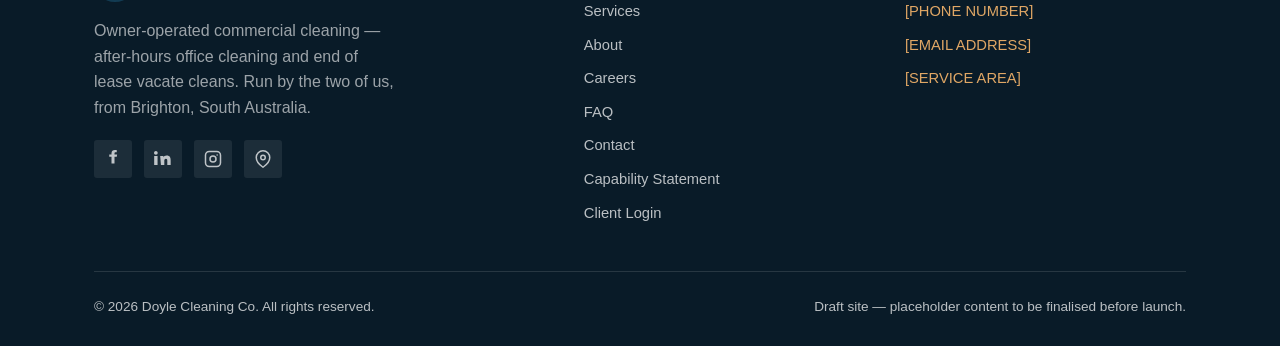
==== commit bb73a1f8: "Add specimen job sheet, contact next-steps, and a voice pass - Services: a typeset specimen job shee" ====
--- a/about.html
+++ b/about.html
@@ -53,8 +53,8 @@
 <section class="page-hero">
   <div class="wrap">
     <span class="eyebrow">About Us</span>
-    <h1>Experienced operators, high standards.</h1>
-    <p>Doyle Cleaning Co is an owner-operated commercial cleaning business. Our founders bring professional backgrounds in healthcare-facilities management, compliance and hospitality — and apply that same discipline to every clean.</p>
+    <h1>Two people. Two careers of standards.</h1>
+    <p>Ashley ran aged-care facilities. Brad ran hospitality teams. Between those two careers sits most of what commercial cleaning actually demands: infection control, presentation standards, and turning up when you said you would.</p>
   </div>
 </section>
 
@@ -72,7 +72,7 @@
 <section>
   <div class="wrap">
     <span class="eyebrow">Our Approach</span>
-    <h2>Run like a professional operation — because it is.</h2>
+    <h2>Run like the places we trained in.</h2>
     <p style="max-width:720px;">We started Doyle Cleaning Co to bring a higher, more accountable standard to commercial cleaning. Because the owners carry out and oversee the work personally, clients get consistency, discretion and a documented process rather than a rotating roster of unfamiliar contractors. Every site is cleaned to a customised checklist, with regular inspections so standards hold over time. And we don't just manage the work — both of us are hands-on cleaners, on the tools ourselves.</p>
 
     <div class="founders-grid">
@@ -191,7 +191,7 @@
           </svg>
           <span class="wm"><span class="wm-name">Doyle</span> <span class="wm-sub">Cleaning&nbsp;Co</span></span>
         </a>
-        <p style="color:rgba(255,255,255,0.6); max-width:300px;">Owner-operated commercial cleaning — after-hours office cleaning and end of lease vacate cleans.</p>
+        <p style="color:rgba(255,255,255,0.6); max-width:300px;">Owner-operated commercial cleaning — after-hours office cleaning and end of lease vacate cleans. Run by the two of us, from Brighton, South Australia.</p>
         <div class="social-row">
           <a href="#" aria-label="Doyle Cleaning Co on Facebook"><svg width="18" height="18" viewBox="0 0 24 24" fill="currentColor" aria-hidden="true"><path d="M14 9h3l.5-3H14V4.5c0-.9.3-1.5 1.6-1.5H17V.2C16.7.1 15.6 0 14.4 0 11.9 0 10 1.5 10 4.3V6H7v3h3v9h4z"/></svg></a>
           <a href="#" aria-label="Doyle Cleaning Co on LinkedIn"><svg width="18" height="18" viewBox="0 0 24 24" fill="currentColor" aria-hidden="true"><path d="M4.98 3.5A2.5 2.5 0 1 1 0 3.5a2.5 2.5 0 0 1 4.98 0ZM.24 8h4.5v12h-4.5zM8.24 8h4.3v1.64h.06c.6-1.06 2.06-2.18 4.24-2.18 4.54 0 5.38 2.86 5.38 6.58V20h-4.5v-5.5c0-1.3 0-3-1.84-3s-2.12 1.42-2.12 2.9V20h-4.5z"/></svg></a>
--- a/assets/styles.css
+++ b/assets/styles.css
@@ -14,8 +14,8 @@
   --white: #ffffff;
   --amber-text: #9a5a12;     /* AA-safe amber for placeholder markers */
   --page: #ffffff;           /* page background (differs from card surface in dark) */
-  --radius: 14px;
-  --shadow: 0 8px 30px rgba(14,42,61,0.08);
+  --radius: 3px;
+  --shadow: none;
   --maxw: 1140px;
   --font-body: -apple-system, BlinkMacSystemFont, "Segoe UI", Roboto, Helvetica, Arial, sans-serif;
   --font-display: "Fraunces", Georgia, "Times New Roman", serif;
@@ -55,14 +55,13 @@
 .skip-link:focus{top:12px;}
 
 .eyebrow{
-  display:inline-block; text-transform:uppercase; letter-spacing:0.12em;
-  font-size:0.75rem; font-weight:700; color:var(--teal-text);
-  background:rgba(31,182,172,0.14); padding:6px 14px; border-radius:999px;
-  margin-bottom:18px;
-}
+  display:flex; align-items:center; gap:12px; text-transform:uppercase; letter-spacing:0.18em;
+  font-size:0.72rem; font-weight:700; color:var(--teal-text); margin-bottom:20px;
+}
+.eyebrow::before{content:""; width:28px; height:2px; background:var(--teal); flex-shrink:0;}
 .btn{
   display:inline-flex; align-items:center; justify-content:center; gap:8px;
-  padding:14px 26px; border-radius:10px; font-weight:700; font-size:0.95rem;
+  padding:14px 26px; border-radius:3px; font-weight:700; font-size:0.95rem;
   text-decoration:none; cursor:pointer; border:2px solid transparent;
   transition: transform .15s ease, box-shadow .15s ease, background .15s ease, color .15s ease;
 }
@@ -105,26 +104,19 @@
 
 /* Page hero (interior pages) */
 .page-hero{
-  background: radial-gradient(circle at 15% 20%, #123b52 0%, var(--navy) 45%, var(--navy-dark) 100%);
+  background:var(--navy-dark); border-bottom:3px solid var(--teal);
   color:#fff; position:relative; overflow:hidden; padding:72px 0;
 }
-.page-hero .eyebrow{color:var(--teal); background:rgba(31,182,172,0.20);}
+.page-hero .eyebrow{color:var(--teal);} .page-hero .eyebrow::before{background:var(--teal);}
 .page-hero h1{margin-bottom:12px;}
 .page-hero p{color:rgba(255,255,255,0.82); font-size:1.12rem; max-width:600px;}
 
 /* Home hero */
 .hero{
-  background: radial-gradient(circle at 15% 20%, #123b52 0%, var(--navy) 45%, var(--navy-dark) 100%);
+  background:var(--navy-dark); border-bottom:3px solid var(--teal);
   color:#fff; position:relative; overflow:hidden; padding:104px 0 96px;
 }
-.hero::before{
-  content:""; position:absolute; inset:0;
-  background-image:
-    radial-gradient(circle at 85% 30%, rgba(31,182,172,0.25), transparent 40%),
-    radial-gradient(circle at 70% 90%, rgba(31,182,172,0.15), transparent 45%);
-  pointer-events:none;
-}
-.hero .eyebrow{color:var(--teal); background:rgba(31,182,172,0.20);}
+.hero .eyebrow{color:var(--teal);} .hero .eyebrow::before{background:var(--teal);}
 .hero-grid{display:grid; grid-template-columns:1.1fr 0.9fr; gap:48px; align-items:center; position:relative;}
 .hero p.lead{color:rgba(255,255,255,0.85); font-size:1.15rem; max-width:520px;}
 .hero-actions{display:flex; gap:16px; flex-wrap:wrap; margin-top:8px;}
@@ -132,8 +124,8 @@
 .hero-stats div strong{display:block; font-size:1.4rem; color:var(--teal);}
 .hero-stats div span{font-size:0.85rem; color:rgba(255,255,255,0.75);}
 .hero-card{
-  background:rgba(255,255,255,0.06); border:1px solid rgba(255,255,255,0.15);
-  border-radius:var(--radius); padding:32px; -webkit-backdrop-filter:blur(4px); backdrop-filter:blur(4px);
+  background:none; border:none; border-left:1px solid rgba(255,255,255,0.28);
+  border-radius:0; padding:6px 0 6px 36px;
 }
 .hero-card h2{color:#fff; font-size:1.2rem; margin-bottom:8px;}
 .hero-card ul{list-style:none; padding:0; margin:0;}
@@ -154,24 +146,18 @@
   border:1px solid var(--line); border-radius:var(--radius); padding:36px;
   background:var(--white); box-shadow:var(--shadow); display:flex; flex-direction:column;
 }
-.service-icon{
-  width:56px; height:56px; border-radius:12px; background:var(--bg-tint);
-  display:flex; align-items:center; justify-content:center; margin-bottom:20px; color:var(--teal-text);
-}
+.service-icon{display:block; margin-bottom:18px; color:var(--teal-dark);}
 .service-card ul{margin:16px 0 24px; padding-left:0; list-style:none;}
 .service-card .tag{
-  align-self:flex-start; font-size:0.75rem; font-weight:700; color:var(--teal-text);
-  background:rgba(31,182,172,0.12); padding:4px 10px; border-radius:999px; margin-bottom:14px;
+  align-self:flex-start; font-size:0.72rem; font-weight:800; letter-spacing:0.16em;
+  text-transform:uppercase; color:var(--teal-text); margin-bottom:12px;
 }
 
 /* Feature / trust grid */
 .section-tint{background:var(--bg-tint);}
 .feature-grid{display:grid; grid-template-columns:repeat(4,1fr); gap:24px; margin-top:48px;}
-.feature-card{text-align:left; padding:8px;}
-.feature-icon{
-  width:48px; height:48px; border-radius:50%; background:var(--navy);
-  color:var(--teal); display:flex; align-items:center; justify-content:center; margin-bottom:18px;
-}
+.feature-card{text-align:left; padding:22px 4px 4px; border-top:2px solid var(--navy);}
+.feature-icon{display:block; color:var(--teal-dark); margin-bottom:14px;}
 
 /* Founders (professional) */
 .founders-grid{display:grid; grid-template-columns:repeat(2,1fr); gap:28px; margin-top:44px;}
@@ -181,7 +167,7 @@
 }
 .founder-head{display:flex; align-items:center; gap:16px; margin-bottom:20px;}
 .monogram{
-  width:60px; height:60px; border-radius:14px; background:var(--navy); color:var(--teal);
+  width:60px; height:60px; border-radius:3px; background:var(--navy); color:var(--teal);
   display:flex; align-items:center; justify-content:center; font-weight:800; font-size:1.3rem; flex-shrink:0;
 }
 .founder-head h3{margin-bottom:2px;}
@@ -193,23 +179,23 @@
 
 /* Values / info strip */
 .info-strip{
-  display:flex; align-items:center; gap:14px; margin-top:36px; padding:18px 22px;
-  background:var(--bg-tint); border-radius:12px; font-size:0.95rem; color:var(--navy); font-weight:600;
+  display:flex; align-items:center; gap:14px; margin-top:36px; padding:16px 20px;
+  background:none; border:1px solid var(--line); border-left:3px solid var(--teal);
+  border-radius:3px; font-size:0.95rem; color:var(--navy); font-weight:600;
 }
 .info-strip svg{color:var(--teal-text); flex-shrink:0;}
 
 /* Steps */
 .steps{display:grid; grid-template-columns:repeat(3,1fr); gap:32px; margin-top:48px;}
 .step-num{
-  display:inline-flex; align-items:center; justify-content:center;
-  width:44px; height:44px; border-radius:50%; background:var(--teal); color:var(--navy-dark);
-  font-weight:800; font-size:1.1rem; margin-bottom:18px;
+  display:block; color:var(--teal-dark); font-family:var(--font-display);
+  font-weight:600; font-size:2.5rem; line-height:1; margin-bottom:12px;
 }
 
 /* CTA banner */
 .cta-section{background:var(--bg-tint);}
 .cta-banner{
-  background: linear-gradient(120deg, var(--navy) 0%, var(--navy-dark) 100%);
+  background:var(--navy-dark);
   color:#fff; border-radius:var(--radius); padding:52px;
   display:flex; align-items:center; justify-content:space-between; gap:24px; flex-wrap:wrap;
 }
@@ -219,24 +205,21 @@
 /* Careers */
 .role-grid{display:grid; grid-template-columns:repeat(2,1fr); gap:24px; margin-top:44px;}
 .role-card{border:1px solid var(--line); border-radius:var(--radius); padding:32px; background:var(--white); box-shadow:var(--shadow);}
-.role-card .tag{display:inline-block; font-size:0.75rem; font-weight:700; color:var(--teal-text); background:rgba(31,182,172,0.12); padding:4px 10px; border-radius:999px; margin-bottom:14px;}
+.role-card .tag{display:inline-block; font-size:0.72rem; font-weight:800; letter-spacing:0.16em; text-transform:uppercase; color:var(--teal-text); margin-bottom:12px;}
 .pill-row{display:flex; flex-wrap:wrap; gap:10px; margin:18px 0 0;}
-.pill{font-size:0.85rem; font-weight:600; color:var(--navy); background:var(--bg-tint); border:1px solid var(--line); padding:6px 14px; border-radius:999px;}
+.pill{font-size:0.85rem; font-weight:600; color:var(--navy); background:none; border:1px solid var(--line); padding:6px 14px; border-radius:3px;}
 
 /* Contact */
 .contact-grid{display:grid; grid-template-columns:0.9fr 1.1fr; gap:56px; margin-top:48px;}
 .contact-info-item{display:flex; gap:16px; margin-bottom:28px;}
-.contact-info-item .ico{
-  width:44px; height:44px; border-radius:10px; background:var(--bg-tint); color:var(--teal-text);
-  display:flex; align-items:center; justify-content:center; flex-shrink:0;
-}
+.contact-info-item .ico{color:var(--teal-dark); flex-shrink:0; padding-top:3px;}
 .contact-info-item strong{display:block; color:var(--navy); margin-bottom:2px;}
 .placeholder{color:var(--amber-text); font-style:italic;}
 form{display:grid; gap:18px;}
 .form-row{display:grid; grid-template-columns:1fr 1fr; gap:18px;}
 label{font-size:0.85rem; font-weight:700; color:var(--navy); margin-bottom:6px; display:block;}
 input, select, textarea{
-  width:100%; padding:13px 14px; border:1px solid #aeb9c0; border-radius:10px;
+  width:100%; padding:13px 14px; border:1px solid #aeb9c0; border-radius:3px;
   font-size:0.95rem; font-family:inherit; color:var(--ink); background:var(--white);
 }
 input:focus, select:focus, textarea:focus{outline:2px solid var(--teal); outline-offset:1px; border-color:var(--teal);}
@@ -262,7 +245,7 @@
 .footer-placeholder{color:#e0a765;}
 .social-row{display:flex; gap:12px; margin-top:20px;}
 .social-row a{
-  width:38px; height:38px; border-radius:9px; display:inline-flex; align-items:center; justify-content:center;
+  width:38px; height:38px; border-radius:3px; display:inline-flex; align-items:center; justify-content:center;
   background:rgba(255,255,255,0.08); color:rgba(255,255,255,0.85);
 }
 .social-row a:hover{background:var(--teal); color:var(--navy-dark);}
@@ -273,7 +256,7 @@
 .story-grid{display:grid; grid-template-columns:1.15fr 0.85fr; gap:48px; align-items:center; margin-top:40px;}
 .story-grid p:last-child{margin-bottom:0;}
 .story-photo{
-  border-radius:var(--radius); border:2px dashed #c3d0d6; background:var(--white);
+  border-radius:var(--radius); border:1px solid var(--line); background:var(--white);
   min-height:280px; display:flex; align-items:center; justify-content:center;
   text-align:center; padding:24px; color:var(--muted); font-style:italic;
 }
@@ -297,14 +280,14 @@
 .industry-grid{display:grid; grid-template-columns:repeat(3,1fr); gap:16px; margin-top:40px;}
 .industry-item{
   display:flex; align-items:center; gap:12px; padding:18px 20px;
-  border:1px solid var(--line); border-radius:12px; background:var(--white);
-  font-weight:600; color:var(--navy); box-shadow:var(--shadow);
+  border:1px solid var(--line); border-radius:3px; background:var(--white);
+  font-weight:600; color:var(--navy);
 }
 .industry-item svg{color:var(--teal-text); flex-shrink:0;}
 
 /* FAQ (native details/summary) */
 .faq{max-width:820px; margin-top:44px;}
-.faq details{border:1px solid var(--line); border-radius:12px; margin-bottom:14px; background:var(--white);}
+.faq details{border:1px solid var(--line); border-radius:3px; margin-bottom:12px; background:var(--white);}
 .faq summary{
   cursor:pointer; padding:20px 22px; font-weight:700; color:var(--navy);
   list-style:none; display:flex; justify-content:space-between; align-items:center; gap:16px;
@@ -320,23 +303,21 @@
 @media (max-width: 560px){ .industry-grid{grid-template-columns:1fr;} }
 
 /* Trust bar */
-.trustbar{background:var(--bg-tint); border-bottom:1px solid var(--line);}
+.trustbar{background:none; border-top:1px solid var(--line); border-bottom:1px solid var(--line);}
 .trustbar .wrap{display:flex; flex-wrap:wrap; justify-content:center; align-items:center; gap:14px 30px; padding-top:20px; padding-bottom:20px;}
-.trustbar .ti{display:inline-flex; align-items:center; gap:8px; font-size:.85rem; font-weight:700; color:var(--navy); white-space:nowrap;}
-.trustbar .ti svg{color:var(--teal-text); flex-shrink:0;}
+.trustbar .ti{display:inline-flex; font-size:.72rem; font-weight:700; letter-spacing:0.14em; text-transform:uppercase; color:var(--muted); white-space:nowrap;}
+.trustbar .ti svg{display:none;}
 
 /* Stats band */
-.stats{background:linear-gradient(120deg, var(--navy), var(--navy-dark)); color:#fff; padding:60px 0;}
-.stats .wrap{display:grid; grid-template-columns:repeat(4,1fr); gap:28px; text-align:center;}
+.stats{background:var(--navy-dark); color:#fff; padding:64px 0;}
+.stats .wrap{display:grid; grid-template-columns:repeat(4,1fr); gap:28px;}
+.stat{border-left:1px solid rgba(255,255,255,0.22); padding-left:22px;}
 .stat b{display:block; font-family:var(--font-display); font-weight:600; font-size:2.7rem; color:var(--teal); line-height:1; letter-spacing:-0.02em;}
 .stat span{display:block; margin-top:10px; font-size:0.92rem; color:rgba(255,255,255,0.82);}
 .stats .note{grid-column:1/-1; margin:14px 0 0; font-size:0.78rem; color:rgba(255,255,255,0.55);}
 @media (max-width: 760px){ .stats .wrap{grid-template-columns:1fr 1fr; gap:24px;} }
 
-/* Hero ambient motion */
-@keyframes heroGlow{ from{transform:translate(0,0) scale(1);} to{transform:translate(-3%,2%) scale(1.09);} }
-.hero::before{ animation:heroGlow 16s ease-in-out infinite alternate; }
-@media (prefers-reduced-motion: reduce){ .hero::before{animation:none;} }
+
 
 /* Testimonials */
 .testi-grid{display:grid; grid-template-columns:repeat(3,1fr); gap:24px; margin-top:44px;}
@@ -351,12 +332,16 @@
 @media (max-width: 900px){ .testi-grid{grid-template-columns:1fr;} }
 
 /* Motion — scroll reveal + hover lift (class added by JS; no-JS shows all) */
-.reveal{opacity:0; transform:translateY(18px); transition:opacity .7s cubic-bezier(.16,.8,.3,1), transform .7s cubic-bezier(.16,.8,.3,1);}
+.reveal{opacity:0; transform:translateY(10px); transition:opacity .7s cubic-bezier(.16,.8,.3,1), transform .7s cubic-bezier(.16,.8,.3,1);}
 .reveal.in{opacity:1; transform:none;}
-.service-card,.product-card,.founder-card,.role-card,.testimonial{transition:transform .22s ease, box-shadow .22s ease;}
-.service-card:hover,.product-card:hover,.founder-card:hover,.role-card:hover,.testimonial:hover{
-  transform:translateY(-4px); box-shadow:0 18px 44px rgba(14,42,61,.13);
-}
+.service-card,.product-card,.founder-card,.role-card,.testimonial{transition:border-color .2s ease;}
+.service-card:hover,.product-card:hover,.founder-card:hover,.role-card:hover,.testimonial:hover{border-color:var(--navy);}
+:root[data-theme="dark"] .service-card:hover,
+:root[data-theme="dark"] .product-card:hover,
+:root[data-theme="dark"] .founder-card:hover,
+:root[data-theme="dark"] .role-card:hover,
+:root[data-theme="dark"] .testimonial:hover{border-color:var(--teal);}
+:root[data-theme="dark"] .feature-card{border-top-color:var(--teal);}
 @media (prefers-reduced-motion: reduce){ .reveal{opacity:1; transform:none; transition:none;} }
 
 /* Chat widget (injected by chat.js) */
@@ -364,14 +349,14 @@
   position:fixed; right:20px; bottom:20px; z-index:60;
   display:inline-flex; align-items:center; gap:10px;
   background:var(--navy); color:#fff; border:none; cursor:pointer;
-  padding:14px 18px; border-radius:999px; font-weight:700; font-size:0.95rem; font-family:inherit;
+  padding:14px 18px; border-radius:6px; font-weight:700; font-size:0.95rem; font-family:inherit;
   box-shadow:0 10px 30px rgba(9,27,40,0.35);
 }
 .chat-launcher:hover{background:var(--navy-dark);}
 .chat-launcher svg{color:var(--teal);}
 .chat-panel{
   position:fixed; right:20px; bottom:20px; z-index:61; width:min(380px, calc(100vw - 40px));
-  height:min(560px, calc(100vh - 40px)); background:var(--white); border-radius:16px;
+  height:min(560px, calc(100vh - 40px)); background:var(--white); border-radius:8px;
   box-shadow:0 20px 60px rgba(9,27,40,0.35); display:none; flex-direction:column; overflow:hidden;
   border:1px solid var(--line);
 }
@@ -529,3 +514,33 @@
   .spec-card{box-shadow:none; border:1px solid #ccc; break-inside:avoid;}
   body{background:#fff;}
 }
+
+/* Job sheet specimen */
+.jobsheet{max-width:780px; margin:44px 0 10px; background:var(--white); border:1px solid var(--line); border-radius:3px; position:relative;}
+.js-head{display:flex; justify-content:space-between; align-items:baseline; gap:16px; padding:18px 26px 14px; border-bottom:2px solid var(--navy);}
+.js-head .t{font-family:var(--font-display); font-weight:600; font-size:1.2rem; color:var(--navy);}
+.js-head .n{font-size:.66rem; letter-spacing:.16em; text-transform:uppercase; color:var(--muted); font-weight:700; text-align:right;}
+.js-meta{display:grid; grid-template-columns:repeat(3,1fr); border-bottom:1px solid var(--line);}
+.js-meta div{padding:10px 26px; font-size:.85rem; color:var(--ink); border-right:1px solid var(--line);}
+.js-meta div:last-child{border-right:none;}
+.js-meta b{display:block; font-size:.64rem; letter-spacing:.14em; text-transform:uppercase; color:var(--teal-text); margin-bottom:2px;}
+.js-cols{display:grid; grid-template-columns:1fr 1fr; gap:0 40px; padding:14px 26px 10px;}
+.js-item{display:flex; gap:12px; align-items:baseline; padding:9px 0; border-bottom:1px dotted var(--line); font-size:.92rem; color:var(--ink);}
+.js-item:last-child{border-bottom:none;}
+.js-box{width:15px; height:15px; border:1.5px solid var(--muted); border-radius:2px; flex:0 0 auto; position:relative; top:2px;}
+.js-item.done .js-box{border-color:var(--teal-dark);}
+.js-item.done .js-box::after{content:"✓"; position:absolute; inset:-4px 0 0 1px; color:var(--teal-dark); font-weight:800; font-size:.85rem; line-height:1.2;}
+.js-item .later{margin-left:auto; font-size:.7rem; letter-spacing:.08em; text-transform:uppercase; color:var(--muted); white-space:nowrap;}
+.js-foot{display:flex; justify-content:space-between; align-items:center; gap:16px; padding:14px 26px 18px; border-top:1px solid var(--line); font-size:.82rem; color:var(--muted);}
+.js-sign{font-family:var(--font-display); font-style:italic; color:var(--navy); font-size:1.1rem; letter-spacing:.04em;}
+.js-stamp{position:absolute; right:225px; bottom:12px; transform:rotate(-6deg); border:2px solid var(--teal-dark); color:var(--teal-dark); border-radius:4px; padding:4px 12px; font-size:.68rem; font-weight:800; letter-spacing:.2em; text-transform:uppercase; opacity:.9; pointer-events:none;}
+:root[data-theme="dark"] .js-head .t, :root[data-theme="dark"] .js-sign{color:var(--ink);}
+:root[data-theme="dark"] .js-head{border-bottom-color:var(--teal);}
+:root[data-theme="dark"] .js-stamp{border-color:var(--teal); color:var(--teal);}
+@media (max-width:680px){
+  .js-cols{grid-template-columns:1fr;}
+  .js-meta{grid-template-columns:1fr;}
+  .js-meta div{border-right:none; border-bottom:1px solid var(--line);}
+  .js-meta div:last-child{border-bottom:none;}
+  .js-stamp{display:none;}
+}
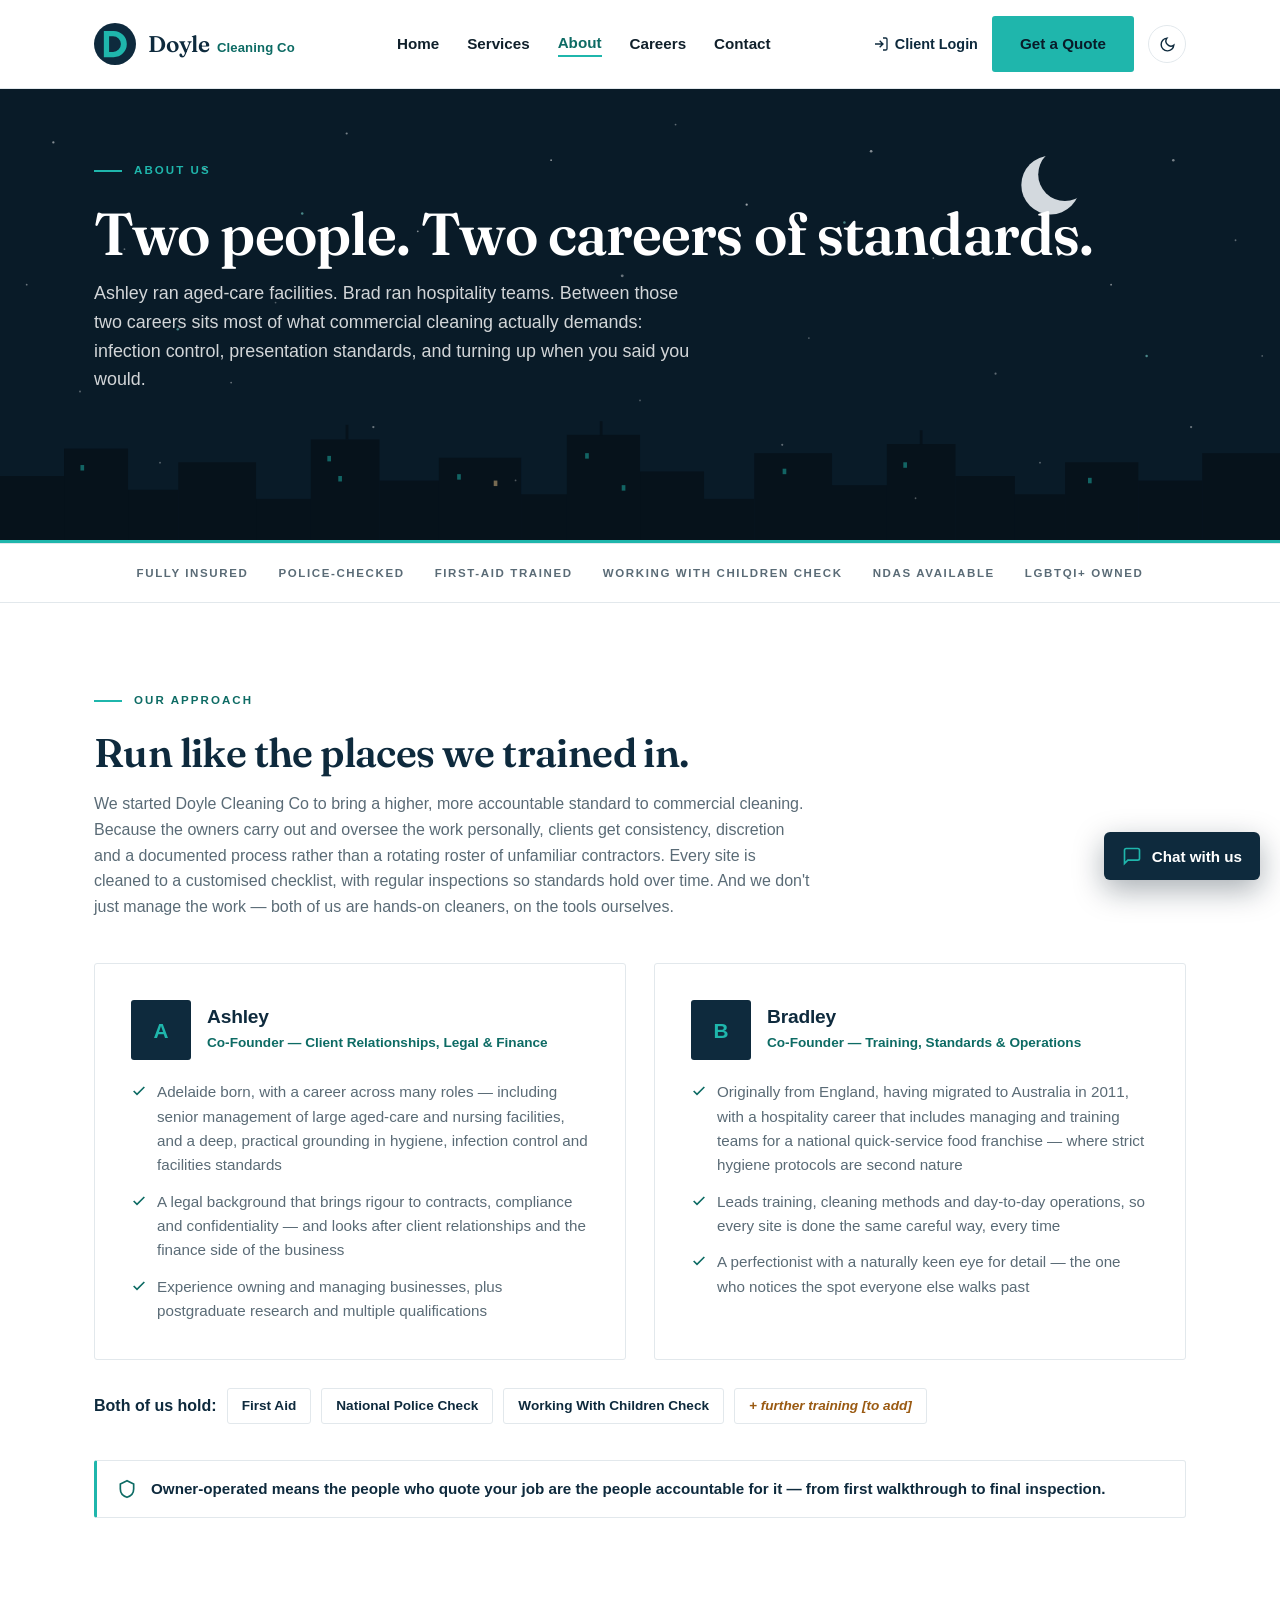
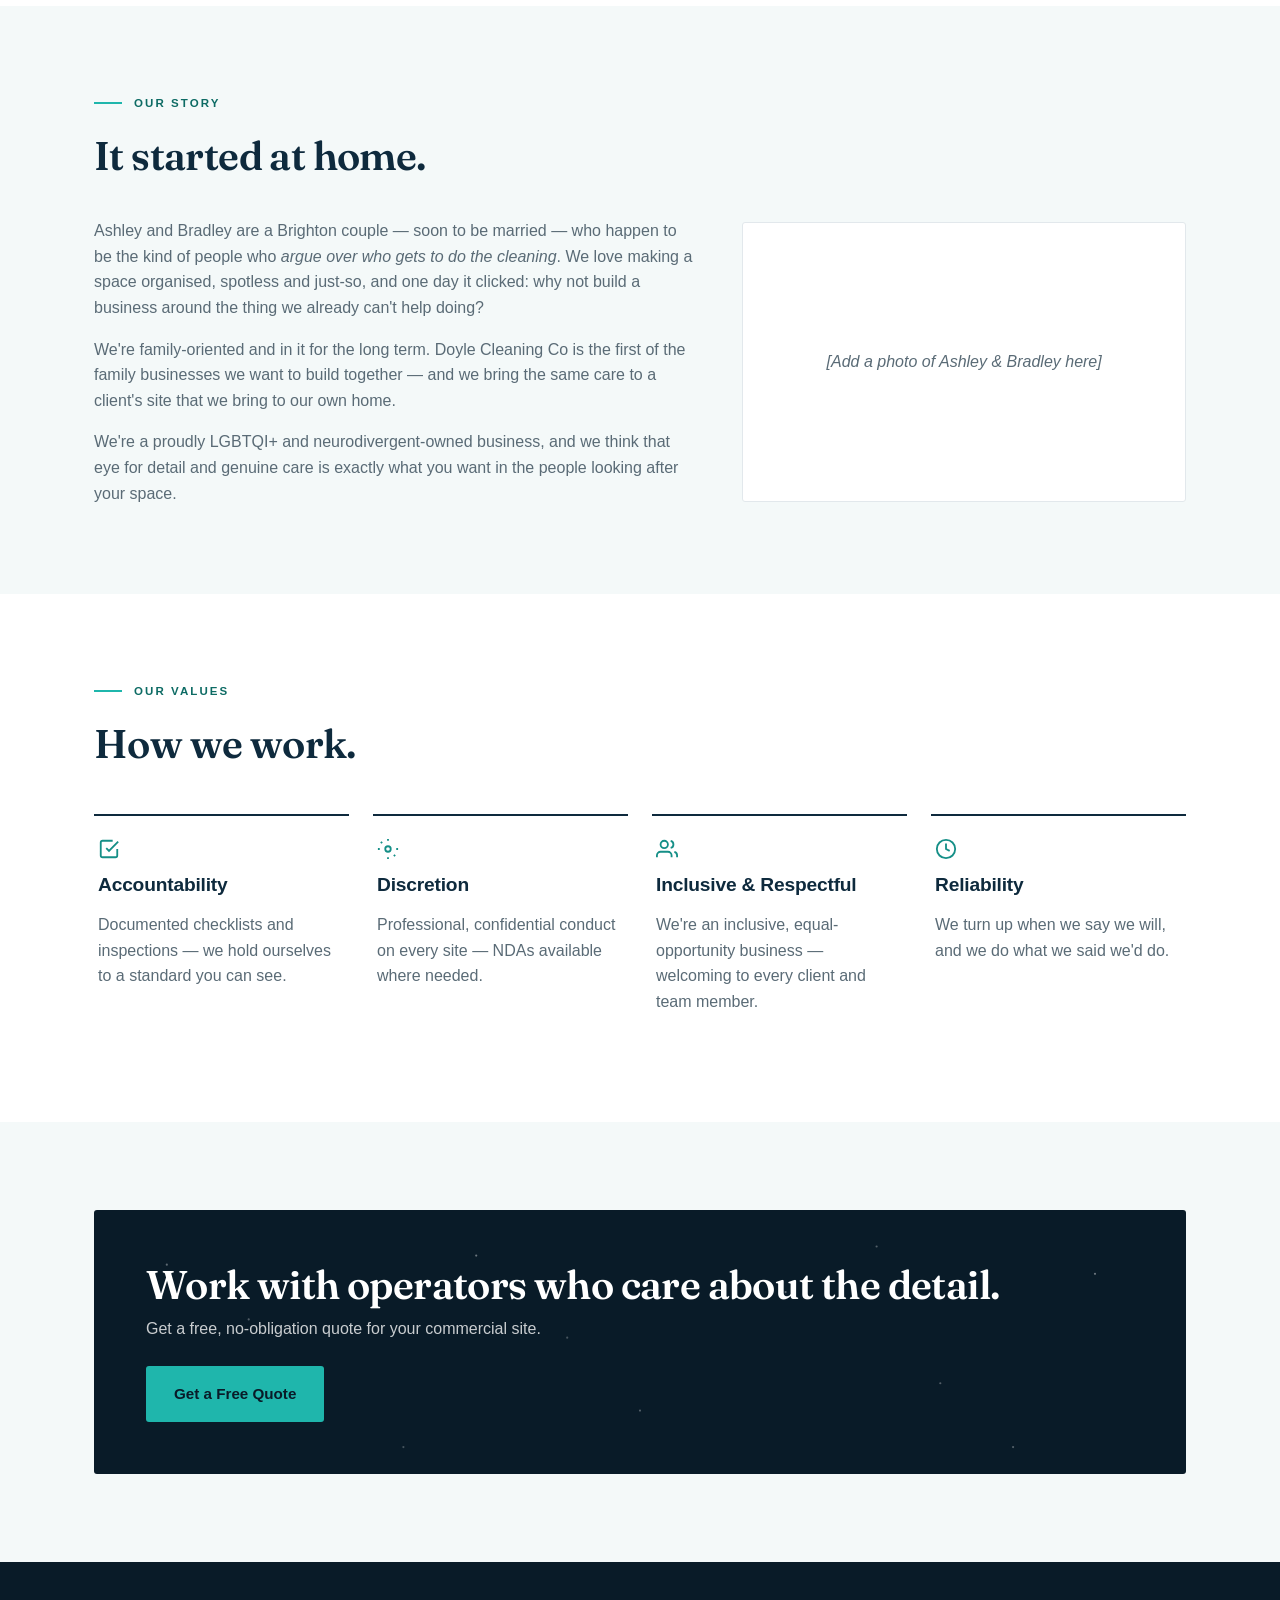
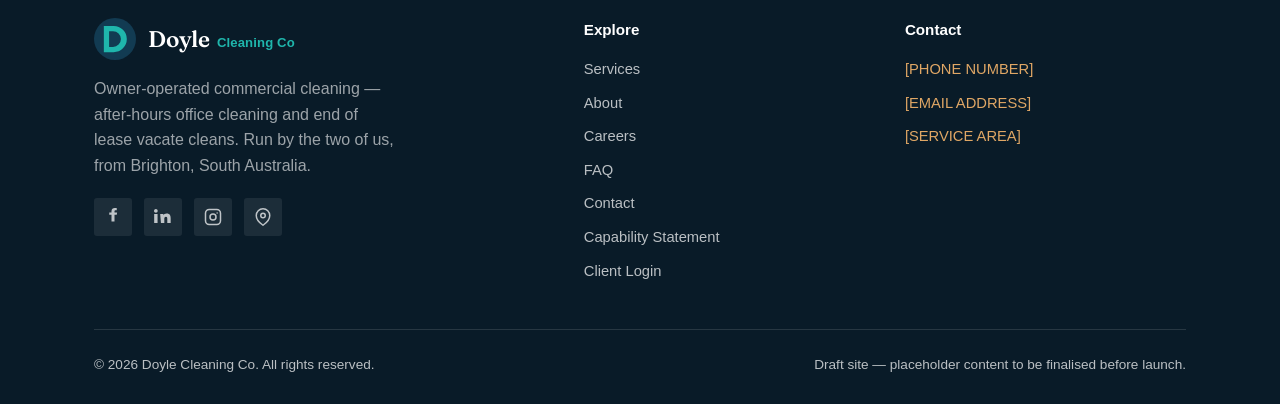
==== commit 22b8dfce: "Night-shift theme, specimen job sheet, what-happens-next, voice pass - Night-sky treatment on every " ====
--- a/about.html
+++ b/about.html
@@ -37,7 +37,7 @@
         Client Login
       </a>
       <a href="contact.html" class="btn btn-primary">Get a Quote</a>
-      <button class="theme-toggle" id="themeToggle" aria-label="Toggle dark mode" type="button">
+      <button class="theme-toggle" id="themeToggle" aria-label="Toggle night mode" title="Night shift" type="button">
         <svg class="moon" width="17" height="17" viewBox="0 0 24 24" fill="none" stroke="currentColor" stroke-width="2" aria-hidden="true"><path d="M21 12.79A9 9 0 1 1 11.21 3 7 7 0 0 0 21 12.79Z"/></svg>
         <svg class="sun" width="17" height="17" viewBox="0 0 24 24" fill="none" stroke="currentColor" stroke-width="2" aria-hidden="true"><circle cx="12" cy="12" r="4"/><path d="M12 2v2M12 20v2M4.9 4.9l1.4 1.4M17.7 17.7l1.4 1.4M2 12h2M20 12h2M4.9 19.1l1.4-1.4M17.7 6.3l1.4-1.4"/></svg>
       </button>
--- a/assets/styles.css
+++ b/assets/styles.css
@@ -544,3 +544,18 @@
   .js-meta div:last-child{border-bottom:none;}
   .js-stamp{display:none;}
 }
+
+
+/* Night shift — starfield, moon, skyline (we work while the city sleeps) */
+.hero, .page-hero{
+  background-image:url("data:image/svg+xml,%3Csvg xmlns='http://www.w3.org/2000/svg' viewBox='0 0 1440 640'%3E%3Cdefs%3E%3Cmask id='m'%3E%3Crect width='100%25' height='100%25' fill='white'/%3E%3Ccircle cx='1198' cy='96' r='30' fill='black'/%3E%3C/mask%3E%3C/defs%3E%3Ccircle cx='1182' cy='108' r='33' fill='%23e9eef2' opacity='.9' mask='url(%23m)'/%3E%3Ccircle cx='60' cy='60' r='1.3' fill='%23ffffff' opacity='0.5'/%3E%3Ccircle cx='140' cy='180' r='1' fill='%23ffffff' opacity='0.35'/%3E%3Ccircle cx='230' cy='90' r='1.6' fill='%23ffffff' opacity='0.6'/%3E%3Ccircle cx='310' cy='240' r='1' fill='%23ffffff' opacity='0.3'/%3E%3Ccircle cx='390' cy='50' r='1.2' fill='%23ffffff' opacity='0.45'/%3E%3Ccircle cx='470' cy='160' r='1' fill='%23ffffff' opacity='0.5'/%3E%3Ccircle cx='540' cy='300' r='1.4' fill='%23ffffff' opacity='0.35'/%3E%3Ccircle cx='620' cy='80' r='1' fill='%23ffffff' opacity='0.55'/%3E%3Ccircle cx='700' cy='210' r='1.6' fill='%23ffffff' opacity='0.4'/%3E%3Ccircle cx='760' cy='40' r='1' fill='%23ffffff' opacity='0.35'/%3E%3Ccircle cx='840' cy='130' r='1.3' fill='%23ffffff' opacity='0.6'/%3E%3Ccircle cx='910' cy='280' r='1' fill='%23ffffff' opacity='0.3'/%3E%3Ccircle cx='980' cy='70' r='1.5' fill='%23ffffff' opacity='0.5'/%3E%3Ccircle cx='1050' cy='190' r='1' fill='%23ffffff' opacity='0.4'/%3E%3Ccircle cx='1120' cy='320' r='1.2' fill='%23ffffff' opacity='0.35'/%3E%3Ccircle cx='1250' cy='220' r='1' fill='%23ffffff' opacity='0.5'/%3E%3Ccircle cx='1320' cy='80' r='1.4' fill='%23ffffff' opacity='0.45'/%3E%3Ccircle cx='1390' cy='170' r='1' fill='%23ffffff' opacity='0.35'/%3E%3Ccircle cx='90' cy='340' r='1.2' fill='%23ffffff' opacity='0.3'/%3E%3Ccircle cx='180' cy='420' r='1' fill='%23ffffff' opacity='0.35'/%3E%3Ccircle cx='420' cy='380' r='1.3' fill='%23ffffff' opacity='0.4'/%3E%3Ccircle cx='580' cy='440' r='1' fill='%23ffffff' opacity='0.3'/%3E%3Ccircle cx='880' cy='400' r='1.2' fill='%23ffffff' opacity='0.35'/%3E%3Ccircle cx='1030' cy='460' r='1' fill='%23ffffff' opacity='0.3'/%3E%3Ccircle cx='1340' cy='380' r='1.3' fill='%23ffffff' opacity='0.4'/%3E%3Ccircle cx='260' cy='330' r='1' fill='%23ffffff' opacity='0.4'/%3E%3Ccircle cx='720' cy='350' r='1' fill='%23ffffff' opacity='0.3'/%3E%3Ccircle cx='1170' cy='420' r='1' fill='%23ffffff' opacity='0.35'/%3E%3Ccircle cx='30' cy='220' r='1' fill='%23ffffff' opacity='0.4'/%3E%3Ccircle cx='1420' cy='300' r='1' fill='%23ffffff' opacity='0.3'/%3E%3Ccircle cx='340' cy='140' r='1.4' fill='%237fe0d8' opacity='.55'/%3E%3Ccircle cx='660' cy='260' r='1.4' fill='%237fe0d8' opacity='.55'/%3E%3Ccircle cx='950' cy='150' r='1.4' fill='%237fe0d8' opacity='.55'/%3E%3Ccircle cx='1290' cy='300' r='1.4' fill='%237fe0d8' opacity='.55'/%3E%3Ccircle cx='200' cy='270' r='1.4' fill='%237fe0d8' opacity='.55'/%3E%3C/svg%3E"), url("data:image/svg+xml,%3Csvg xmlns='http://www.w3.org/2000/svg' viewBox='0 0 1440 140'%3E%3Cg fill='%2306121b'%3E%3Crect x='0' y='70' width='90' height='70'/%3E%3Crect x='90' y='40' width='70' height='100'/%3E%3Crect x='160' y='85' width='55' height='55'/%3E%3Crect x='215' y='55' width='85' height='85'/%3E%3Crect x='300' y='95' width='60' height='45'/%3E%3Crect x='360' y='30' width='75' height='110'/%3E%3Crect x='435' y='75' width='65' height='65'/%3E%3Crect x='500' y='50' width='90' height='90'/%3E%3Crect x='590' y='90' width='50' height='50'/%3E%3Crect x='640' y='25' width='80' height='115'/%3E%3Crect x='720' y='65' width='70' height='75'/%3E%3Crect x='790' y='95' width='55' height='45'/%3E%3Crect x='845' y='45' width='85' height='95'/%3E%3Crect x='930' y='80' width='60' height='60'/%3E%3Crect x='990' y='35' width='75' height='105'/%3E%3Crect x='1065' y='70' width='65' height='70'/%3E%3Crect x='1130' y='90' width='55' height='50'/%3E%3Crect x='1185' y='55' width='80' height='85'/%3E%3Crect x='1265' y='75' width='70' height='65'/%3E%3Crect x='1335' y='45' width='105' height='95'/%3E%3Crect x='398' y='14' width='3' height='16'/%3E%3Crect x='676' y='10' width='3' height='16'/%3E%3Crect x='1026' y='20' width='3' height='16'/%3E%3C/g%3E%3Cg fill='%231fb6ac' opacity='.5'%3E%3Crect x='378' y='48' width='4' height='6'/%3E%3Crect x='390' y='70' width='4' height='6'/%3E%3Crect x='660' y='45' width='4' height='6'/%3E%3Crect x='700' y='80' width='4' height='6'/%3E%3Crect x='1008' y='55' width='4' height='6'/%3E%3Crect x='520' y='68' width='4' height='6'/%3E%3Crect x='876' y='62' width='4' height='6'/%3E%3Crect x='1210' y='72' width='4' height='6'/%3E%3Crect x='108' y='58' width='4' height='6'/%3E%3C/g%3E%3Crect x='560' y='75' width='4' height='6' fill='%23ffd694' opacity='.45'/%3E%3C/svg%3E");
+  background-repeat:no-repeat, repeat-x;
+  background-position:top center, bottom center;
+  background-size:cover, auto 128px;
+}
+.hero{padding-bottom:180px;}
+.page-hero{padding-bottom:130px;}
+.stats, .cta-banner{
+  background-image:url("data:image/svg+xml,%3Csvg xmlns='http://www.w3.org/2000/svg' viewBox='0 0 1200 300'%3E%3Ccircle cx='80' cy='60' r='1.2' fill='%23ffffff' opacity='0.35'/%3E%3Ccircle cx='240' cy='180' r='1.2' fill='%23ffffff' opacity='0.3'/%3E%3Ccircle cx='420' cy='50' r='1.2' fill='%23ffffff' opacity='0.4'/%3E%3Ccircle cx='600' cy='220' r='1.2' fill='%23ffffff' opacity='0.3'/%3E%3Ccircle cx='760' cy='90' r='1.2' fill='%23ffffff' opacity='0.35'/%3E%3Ccircle cx='930' cy='190' r='1.2' fill='%23ffffff' opacity='0.3'/%3E%3Ccircle cx='1100' cy='70' r='1.2' fill='%23ffffff' opacity='0.4'/%3E%3Ccircle cx='340' cy='260' r='1.2' fill='%23ffffff' opacity='0.25'/%3E%3Ccircle cx='1010' cy='260' r='1.2' fill='%23ffffff' opacity='0.3'/%3E%3Ccircle cx='170' cy='120' r='1.2' fill='%23ffffff' opacity='0.3'/%3E%3Ccircle cx='520' cy='140' r='1.2' fill='%23ffffff' opacity='0.25'/%3E%3Ccircle cx='860' cy='40' r='1.2' fill='%23ffffff' opacity='0.3'/%3E%3C/svg%3E");
+  background-repeat:no-repeat; background-size:cover;
+}
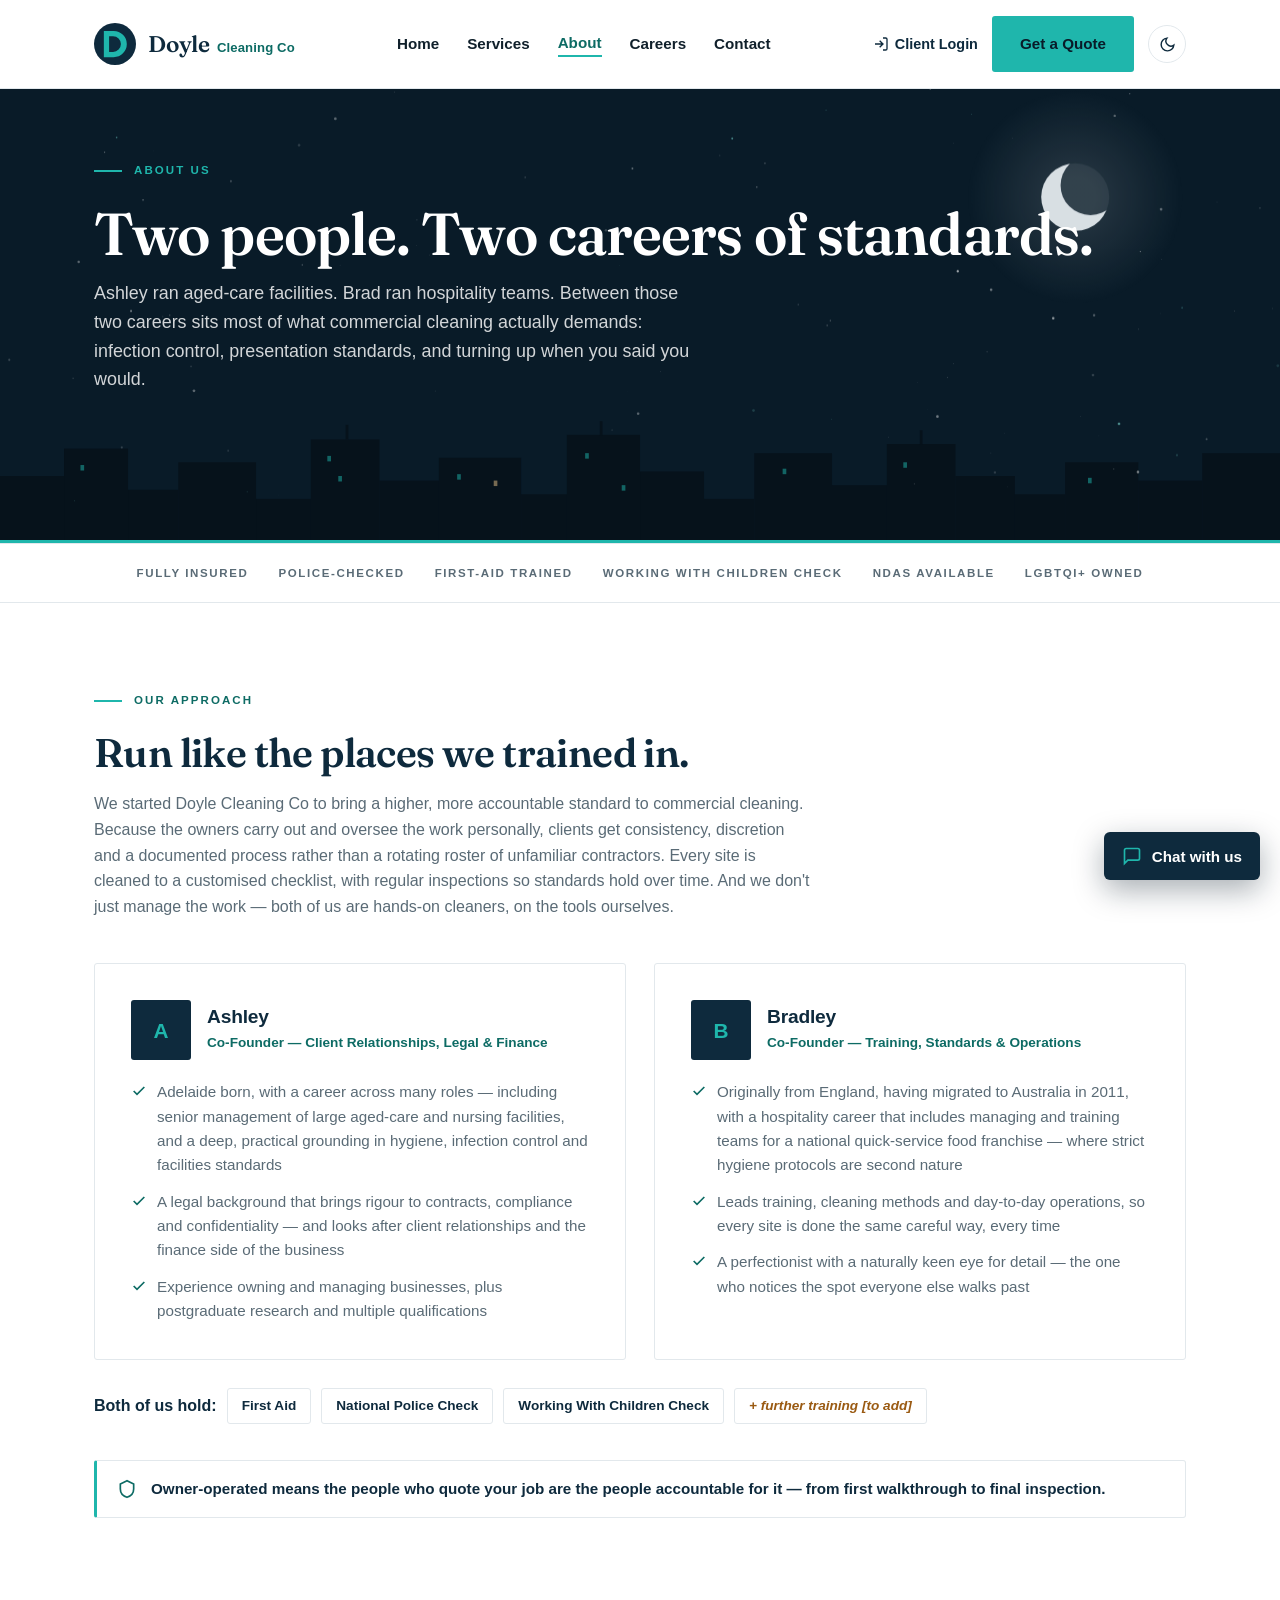
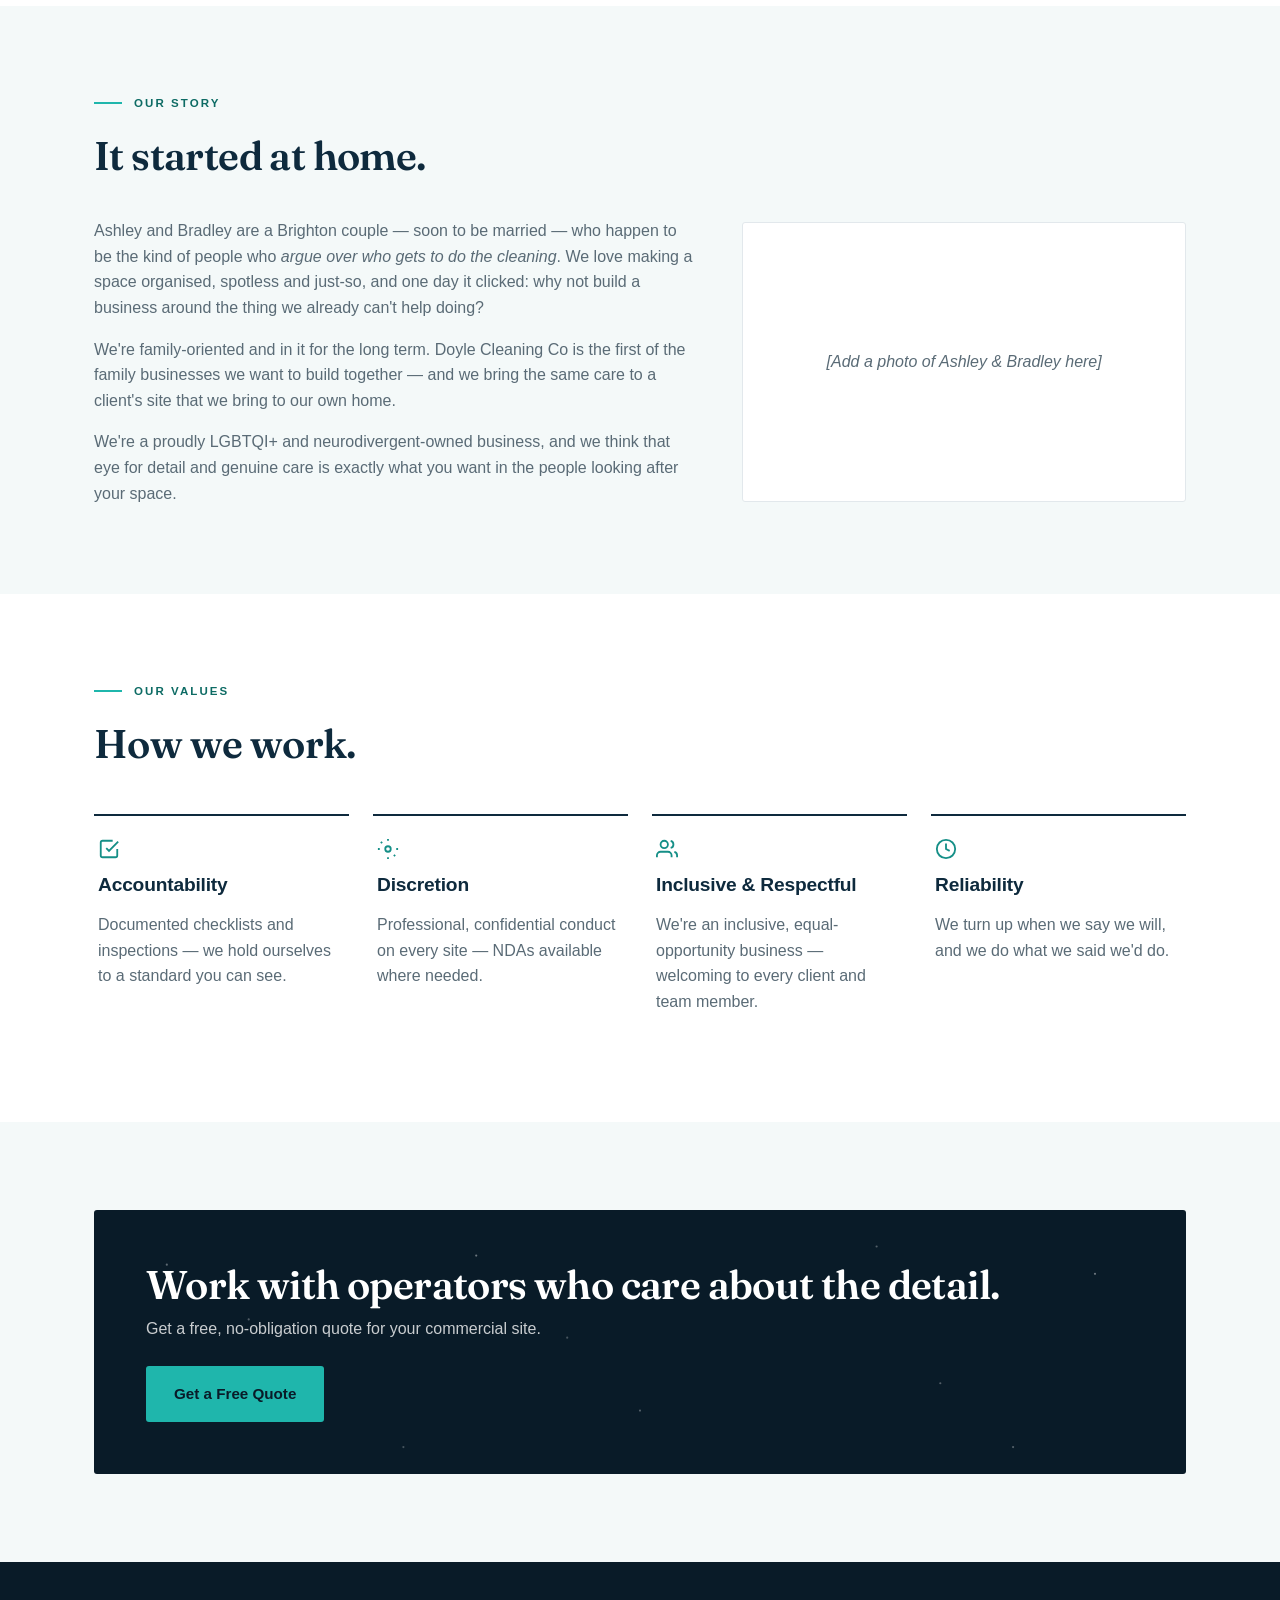
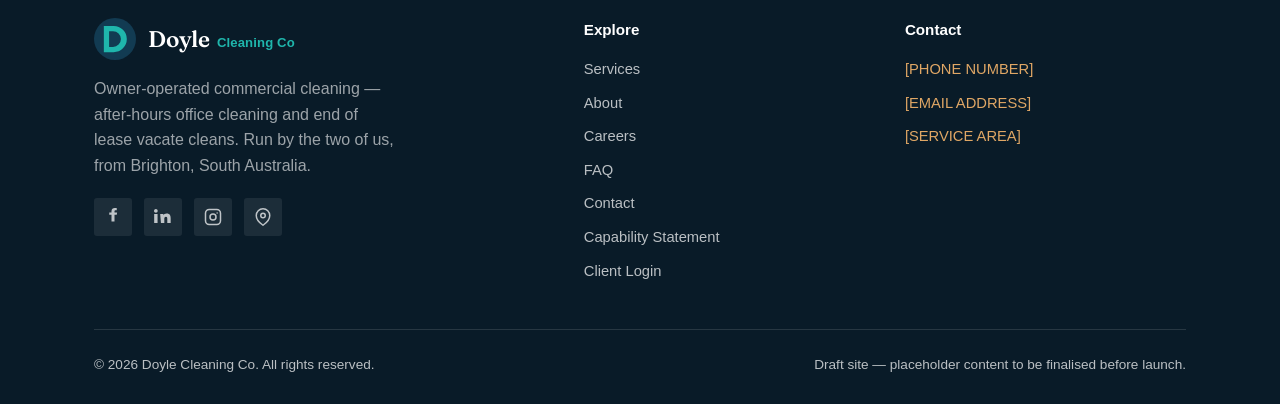
==== commit f4a9c16b: "Live canvas night sky: seeded starfield engine with parallax and meteors Add night-sky.js, a depende" ====
--- a/about.html
+++ b/about.html
@@ -227,6 +227,7 @@
   </div>
 </footer>
 
+<script src="assets/night-sky.js"></script>
 <script src="assets/script.js"></script>
 <script src="assets/chat.js"></script>
 </body>
--- a/assets/styles.css
+++ b/assets/styles.css
@@ -546,16 +546,33 @@
 }
 
 
-/* Night shift — starfield, moon, skyline (we work while the city sleeps) */
+/* Night shift — the sky. Static SVG fallback; night-sky.js upgrades it to a live canvas. */
+:root{
+  --sky-stars:url("data:image/svg+xml,%3Csvg xmlns='http://www.w3.org/2000/svg' viewBox='0 0 1440 640'%3E%3Cdefs%3E%3Cmask id='m'%3E%3Crect width='100%25' height='100%25' fill='white'/%3E%3Ccircle cx='1198' cy='96' r='30' fill='black'/%3E%3C/mask%3E%3C/defs%3E%3Ccircle cx='1182' cy='108' r='33' fill='%23e9eef2' opacity='.9' mask='url(%23m)'/%3E%3Ccircle cx='60' cy='60' r='1.3' fill='%23ffffff' opacity='0.5'/%3E%3Ccircle cx='140' cy='180' r='1' fill='%23ffffff' opacity='0.35'/%3E%3Ccircle cx='230' cy='90' r='1.6' fill='%23ffffff' opacity='0.6'/%3E%3Ccircle cx='310' cy='240' r='1' fill='%23ffffff' opacity='0.3'/%3E%3Ccircle cx='390' cy='50' r='1.2' fill='%23ffffff' opacity='0.45'/%3E%3Ccircle cx='470' cy='160' r='1' fill='%23ffffff' opacity='0.5'/%3E%3Ccircle cx='540' cy='300' r='1.4' fill='%23ffffff' opacity='0.35'/%3E%3Ccircle cx='620' cy='80' r='1' fill='%23ffffff' opacity='0.55'/%3E%3Ccircle cx='700' cy='210' r='1.6' fill='%23ffffff' opacity='0.4'/%3E%3Ccircle cx='760' cy='40' r='1' fill='%23ffffff' opacity='0.35'/%3E%3Ccircle cx='840' cy='130' r='1.3' fill='%23ffffff' opacity='0.6'/%3E%3Ccircle cx='910' cy='280' r='1' fill='%23ffffff' opacity='0.3'/%3E%3Ccircle cx='980' cy='70' r='1.5' fill='%23ffffff' opacity='0.5'/%3E%3Ccircle cx='1050' cy='190' r='1' fill='%23ffffff' opacity='0.4'/%3E%3Ccircle cx='1120' cy='320' r='1.2' fill='%23ffffff' opacity='0.35'/%3E%3Ccircle cx='1250' cy='220' r='1' fill='%23ffffff' opacity='0.5'/%3E%3Ccircle cx='1320' cy='80' r='1.4' fill='%23ffffff' opacity='0.45'/%3E%3Ccircle cx='1390' cy='170' r='1' fill='%23ffffff' opacity='0.35'/%3E%3Ccircle cx='90' cy='340' r='1.2' fill='%23ffffff' opacity='0.3'/%3E%3Ccircle cx='180' cy='420' r='1' fill='%23ffffff' opacity='0.35'/%3E%3Ccircle cx='420' cy='380' r='1.3' fill='%23ffffff' opacity='0.4'/%3E%3Ccircle cx='580' cy='440' r='1' fill='%23ffffff' opacity='0.3'/%3E%3Ccircle cx='880' cy='400' r='1.2' fill='%23ffffff' opacity='0.35'/%3E%3Ccircle cx='1030' cy='460' r='1' fill='%23ffffff' opacity='0.3'/%3E%3Ccircle cx='1340' cy='380' r='1.3' fill='%23ffffff' opacity='0.4'/%3E%3Ccircle cx='260' cy='330' r='1' fill='%23ffffff' opacity='0.4'/%3E%3Ccircle cx='720' cy='350' r='1' fill='%23ffffff' opacity='0.3'/%3E%3Ccircle cx='1170' cy='420' r='1' fill='%23ffffff' opacity='0.35'/%3E%3Ccircle cx='30' cy='220' r='1' fill='%23ffffff' opacity='0.4'/%3E%3Ccircle cx='1420' cy='300' r='1' fill='%23ffffff' opacity='0.3'/%3E%3Ccircle cx='340' cy='140' r='1.4' fill='%237fe0d8' opacity='.55'/%3E%3Ccircle cx='660' cy='260' r='1.4' fill='%237fe0d8' opacity='.55'/%3E%3Ccircle cx='950' cy='150' r='1.4' fill='%237fe0d8' opacity='.55'/%3E%3Ccircle cx='1290' cy='300' r='1.4' fill='%237fe0d8' opacity='.55'/%3E%3Ccircle cx='200' cy='270' r='1.4' fill='%237fe0d8' opacity='.55'/%3E%3C/svg%3E");
+  --sky-skyline:url("data:image/svg+xml,%3Csvg xmlns='http://www.w3.org/2000/svg' viewBox='0 0 1440 140'%3E%3Cg fill='%2306121b'%3E%3Crect x='0' y='70' width='90' height='70'/%3E%3Crect x='90' y='40' width='70' height='100'/%3E%3Crect x='160' y='85' width='55' height='55'/%3E%3Crect x='215' y='55' width='85' height='85'/%3E%3Crect x='300' y='95' width='60' height='45'/%3E%3Crect x='360' y='30' width='75' height='110'/%3E%3Crect x='435' y='75' width='65' height='65'/%3E%3Crect x='500' y='50' width='90' height='90'/%3E%3Crect x='590' y='90' width='50' height='50'/%3E%3Crect x='640' y='25' width='80' height='115'/%3E%3Crect x='720' y='65' width='70' height='75'/%3E%3Crect x='790' y='95' width='55' height='45'/%3E%3Crect x='845' y='45' width='85' height='95'/%3E%3Crect x='930' y='80' width='60' height='60'/%3E%3Crect x='990' y='35' width='75' height='105'/%3E%3Crect x='1065' y='70' width='65' height='70'/%3E%3Crect x='1130' y='90' width='55' height='50'/%3E%3Crect x='1185' y='55' width='80' height='85'/%3E%3Crect x='1265' y='75' width='70' height='65'/%3E%3Crect x='1335' y='45' width='105' height='95'/%3E%3Crect x='398' y='14' width='3' height='16'/%3E%3Crect x='676' y='10' width='3' height='16'/%3E%3Crect x='1026' y='20' width='3' height='16'/%3E%3C/g%3E%3Cg fill='%231fb6ac' opacity='.5'%3E%3Crect x='378' y='48' width='4' height='6'/%3E%3Crect x='390' y='70' width='4' height='6'/%3E%3Crect x='660' y='45' width='4' height='6'/%3E%3Crect x='700' y='80' width='4' height='6'/%3E%3Crect x='1008' y='55' width='4' height='6'/%3E%3Crect x='520' y='68' width='4' height='6'/%3E%3Crect x='876' y='62' width='4' height='6'/%3E%3Crect x='1210' y='72' width='4' height='6'/%3E%3Crect x='108' y='58' width='4' height='6'/%3E%3C/g%3E%3Crect x='560' y='75' width='4' height='6' fill='%23ffd694' opacity='.45'/%3E%3C/svg%3E");
+  --sky-sparse:url("data:image/svg+xml,%3Csvg xmlns='http://www.w3.org/2000/svg' viewBox='0 0 1200 300'%3E%3Ccircle cx='80' cy='60' r='1.2' fill='%23ffffff' opacity='0.35'/%3E%3Ccircle cx='240' cy='180' r='1.2' fill='%23ffffff' opacity='0.3'/%3E%3Ccircle cx='420' cy='50' r='1.2' fill='%23ffffff' opacity='0.4'/%3E%3Ccircle cx='600' cy='220' r='1.2' fill='%23ffffff' opacity='0.3'/%3E%3Ccircle cx='760' cy='90' r='1.2' fill='%23ffffff' opacity='0.35'/%3E%3Ccircle cx='930' cy='190' r='1.2' fill='%23ffffff' opacity='0.3'/%3E%3Ccircle cx='1100' cy='70' r='1.2' fill='%23ffffff' opacity='0.4'/%3E%3Ccircle cx='340' cy='260' r='1.2' fill='%23ffffff' opacity='0.25'/%3E%3Ccircle cx='1010' cy='260' r='1.2' fill='%23ffffff' opacity='0.3'/%3E%3Ccircle cx='170' cy='120' r='1.2' fill='%23ffffff' opacity='0.3'/%3E%3Ccircle cx='520' cy='140' r='1.2' fill='%23ffffff' opacity='0.25'/%3E%3Ccircle cx='860' cy='40' r='1.2' fill='%23ffffff' opacity='0.3'/%3E%3C/svg%3E");
+}
 .hero, .page-hero{
-  background-image:url("data:image/svg+xml,%3Csvg xmlns='http://www.w3.org/2000/svg' viewBox='0 0 1440 640'%3E%3Cdefs%3E%3Cmask id='m'%3E%3Crect width='100%25' height='100%25' fill='white'/%3E%3Ccircle cx='1198' cy='96' r='30' fill='black'/%3E%3C/mask%3E%3C/defs%3E%3Ccircle cx='1182' cy='108' r='33' fill='%23e9eef2' opacity='.9' mask='url(%23m)'/%3E%3Ccircle cx='60' cy='60' r='1.3' fill='%23ffffff' opacity='0.5'/%3E%3Ccircle cx='140' cy='180' r='1' fill='%23ffffff' opacity='0.35'/%3E%3Ccircle cx='230' cy='90' r='1.6' fill='%23ffffff' opacity='0.6'/%3E%3Ccircle cx='310' cy='240' r='1' fill='%23ffffff' opacity='0.3'/%3E%3Ccircle cx='390' cy='50' r='1.2' fill='%23ffffff' opacity='0.45'/%3E%3Ccircle cx='470' cy='160' r='1' fill='%23ffffff' opacity='0.5'/%3E%3Ccircle cx='540' cy='300' r='1.4' fill='%23ffffff' opacity='0.35'/%3E%3Ccircle cx='620' cy='80' r='1' fill='%23ffffff' opacity='0.55'/%3E%3Ccircle cx='700' cy='210' r='1.6' fill='%23ffffff' opacity='0.4'/%3E%3Ccircle cx='760' cy='40' r='1' fill='%23ffffff' opacity='0.35'/%3E%3Ccircle cx='840' cy='130' r='1.3' fill='%23ffffff' opacity='0.6'/%3E%3Ccircle cx='910' cy='280' r='1' fill='%23ffffff' opacity='0.3'/%3E%3Ccircle cx='980' cy='70' r='1.5' fill='%23ffffff' opacity='0.5'/%3E%3Ccircle cx='1050' cy='190' r='1' fill='%23ffffff' opacity='0.4'/%3E%3Ccircle cx='1120' cy='320' r='1.2' fill='%23ffffff' opacity='0.35'/%3E%3Ccircle cx='1250' cy='220' r='1' fill='%23ffffff' opacity='0.5'/%3E%3Ccircle cx='1320' cy='80' r='1.4' fill='%23ffffff' opacity='0.45'/%3E%3Ccircle cx='1390' cy='170' r='1' fill='%23ffffff' opacity='0.35'/%3E%3Ccircle cx='90' cy='340' r='1.2' fill='%23ffffff' opacity='0.3'/%3E%3Ccircle cx='180' cy='420' r='1' fill='%23ffffff' opacity='0.35'/%3E%3Ccircle cx='420' cy='380' r='1.3' fill='%23ffffff' opacity='0.4'/%3E%3Ccircle cx='580' cy='440' r='1' fill='%23ffffff' opacity='0.3'/%3E%3Ccircle cx='880' cy='400' r='1.2' fill='%23ffffff' opacity='0.35'/%3E%3Ccircle cx='1030' cy='460' r='1' fill='%23ffffff' opacity='0.3'/%3E%3Ccircle cx='1340' cy='380' r='1.3' fill='%23ffffff' opacity='0.4'/%3E%3Ccircle cx='260' cy='330' r='1' fill='%23ffffff' opacity='0.4'/%3E%3Ccircle cx='720' cy='350' r='1' fill='%23ffffff' opacity='0.3'/%3E%3Ccircle cx='1170' cy='420' r='1' fill='%23ffffff' opacity='0.35'/%3E%3Ccircle cx='30' cy='220' r='1' fill='%23ffffff' opacity='0.4'/%3E%3Ccircle cx='1420' cy='300' r='1' fill='%23ffffff' opacity='0.3'/%3E%3Ccircle cx='340' cy='140' r='1.4' fill='%237fe0d8' opacity='.55'/%3E%3Ccircle cx='660' cy='260' r='1.4' fill='%237fe0d8' opacity='.55'/%3E%3Ccircle cx='950' cy='150' r='1.4' fill='%237fe0d8' opacity='.55'/%3E%3Ccircle cx='1290' cy='300' r='1.4' fill='%237fe0d8' opacity='.55'/%3E%3Ccircle cx='200' cy='270' r='1.4' fill='%237fe0d8' opacity='.55'/%3E%3C/svg%3E"), url("data:image/svg+xml,%3Csvg xmlns='http://www.w3.org/2000/svg' viewBox='0 0 1440 140'%3E%3Cg fill='%2306121b'%3E%3Crect x='0' y='70' width='90' height='70'/%3E%3Crect x='90' y='40' width='70' height='100'/%3E%3Crect x='160' y='85' width='55' height='55'/%3E%3Crect x='215' y='55' width='85' height='85'/%3E%3Crect x='300' y='95' width='60' height='45'/%3E%3Crect x='360' y='30' width='75' height='110'/%3E%3Crect x='435' y='75' width='65' height='65'/%3E%3Crect x='500' y='50' width='90' height='90'/%3E%3Crect x='590' y='90' width='50' height='50'/%3E%3Crect x='640' y='25' width='80' height='115'/%3E%3Crect x='720' y='65' width='70' height='75'/%3E%3Crect x='790' y='95' width='55' height='45'/%3E%3Crect x='845' y='45' width='85' height='95'/%3E%3Crect x='930' y='80' width='60' height='60'/%3E%3Crect x='990' y='35' width='75' height='105'/%3E%3Crect x='1065' y='70' width='65' height='70'/%3E%3Crect x='1130' y='90' width='55' height='50'/%3E%3Crect x='1185' y='55' width='80' height='85'/%3E%3Crect x='1265' y='75' width='70' height='65'/%3E%3Crect x='1335' y='45' width='105' height='95'/%3E%3Crect x='398' y='14' width='3' height='16'/%3E%3Crect x='676' y='10' width='3' height='16'/%3E%3Crect x='1026' y='20' width='3' height='16'/%3E%3C/g%3E%3Cg fill='%231fb6ac' opacity='.5'%3E%3Crect x='378' y='48' width='4' height='6'/%3E%3Crect x='390' y='70' width='4' height='6'/%3E%3Crect x='660' y='45' width='4' height='6'/%3E%3Crect x='700' y='80' width='4' height='6'/%3E%3Crect x='1008' y='55' width='4' height='6'/%3E%3Crect x='520' y='68' width='4' height='6'/%3E%3Crect x='876' y='62' width='4' height='6'/%3E%3Crect x='1210' y='72' width='4' height='6'/%3E%3Crect x='108' y='58' width='4' height='6'/%3E%3C/g%3E%3Crect x='560' y='75' width='4' height='6' fill='%23ffd694' opacity='.45'/%3E%3C/svg%3E");
+  background-image:var(--sky-stars), var(--sky-skyline);
   background-repeat:no-repeat, repeat-x;
   background-position:top center, bottom center;
   background-size:cover, auto 128px;
 }
 .hero{padding-bottom:180px;}
 .page-hero{padding-bottom:130px;}
+.page-hero .wrap{position:relative;}
+/* when the canvas engine is running, it owns stars + moon; CSS keeps only the skyline */
+.sky-live{
+  background-image:var(--sky-skyline);
+  background-repeat:repeat-x; background-position:bottom center; background-size:auto 128px;
+}
+.sky-canvas{position:absolute; inset:0; width:100%; height:100%; pointer-events:none;}
 .stats, .cta-banner{
-  background-image:url("data:image/svg+xml,%3Csvg xmlns='http://www.w3.org/2000/svg' viewBox='0 0 1200 300'%3E%3Ccircle cx='80' cy='60' r='1.2' fill='%23ffffff' opacity='0.35'/%3E%3Ccircle cx='240' cy='180' r='1.2' fill='%23ffffff' opacity='0.3'/%3E%3Ccircle cx='420' cy='50' r='1.2' fill='%23ffffff' opacity='0.4'/%3E%3Ccircle cx='600' cy='220' r='1.2' fill='%23ffffff' opacity='0.3'/%3E%3Ccircle cx='760' cy='90' r='1.2' fill='%23ffffff' opacity='0.35'/%3E%3Ccircle cx='930' cy='190' r='1.2' fill='%23ffffff' opacity='0.3'/%3E%3Ccircle cx='1100' cy='70' r='1.2' fill='%23ffffff' opacity='0.4'/%3E%3Ccircle cx='340' cy='260' r='1.2' fill='%23ffffff' opacity='0.25'/%3E%3Ccircle cx='1010' cy='260' r='1.2' fill='%23ffffff' opacity='0.3'/%3E%3Ccircle cx='170' cy='120' r='1.2' fill='%23ffffff' opacity='0.3'/%3E%3Ccircle cx='520' cy='140' r='1.2' fill='%23ffffff' opacity='0.25'/%3E%3Ccircle cx='860' cy='40' r='1.2' fill='%23ffffff' opacity='0.3'/%3E%3C/svg%3E");
+  background-image:var(--sky-sparse);
   background-repeat:no-repeat; background-size:cover;
 }
+/* native cross-document page transitions (progressive; Chromium) */
+@media (prefers-reduced-motion: no-preference){
+  @view-transition{navigation:auto;}
+  ::view-transition-old(root), ::view-transition-new(root){animation-duration:.22s;}
+}
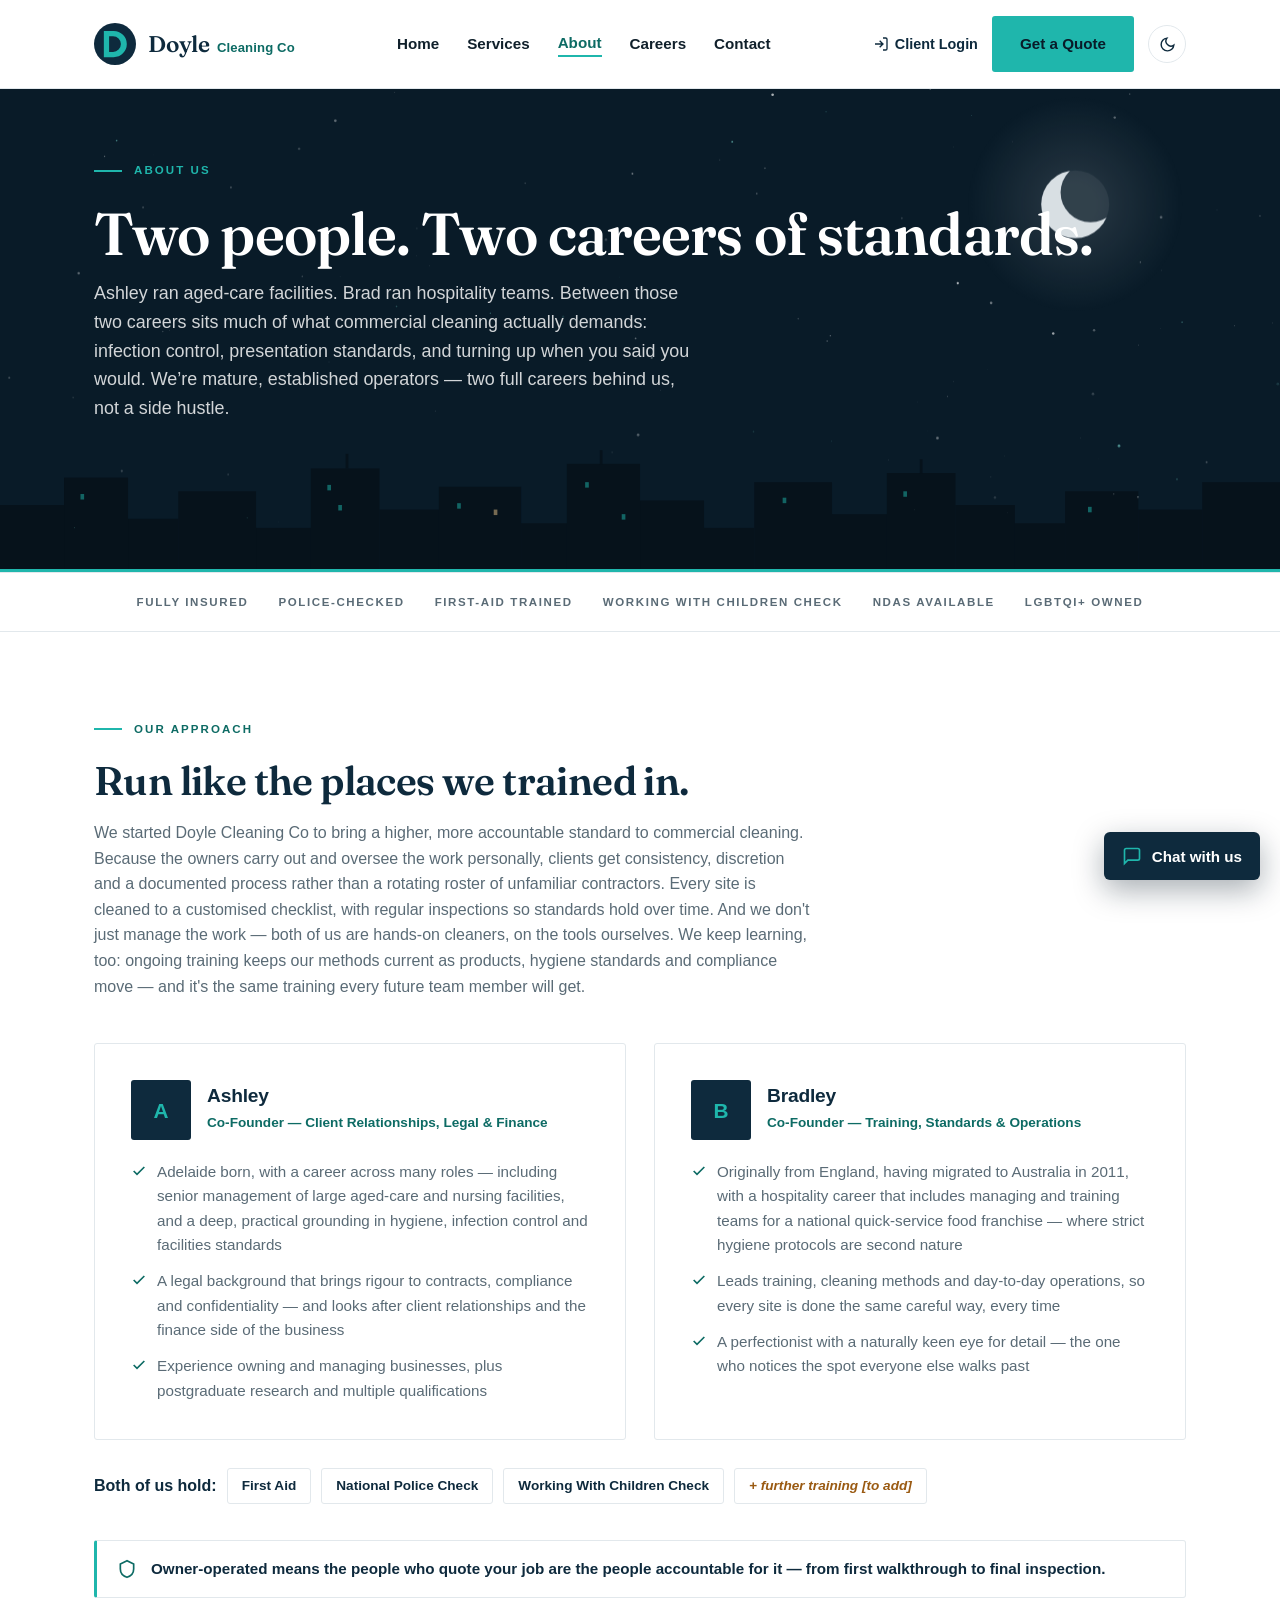
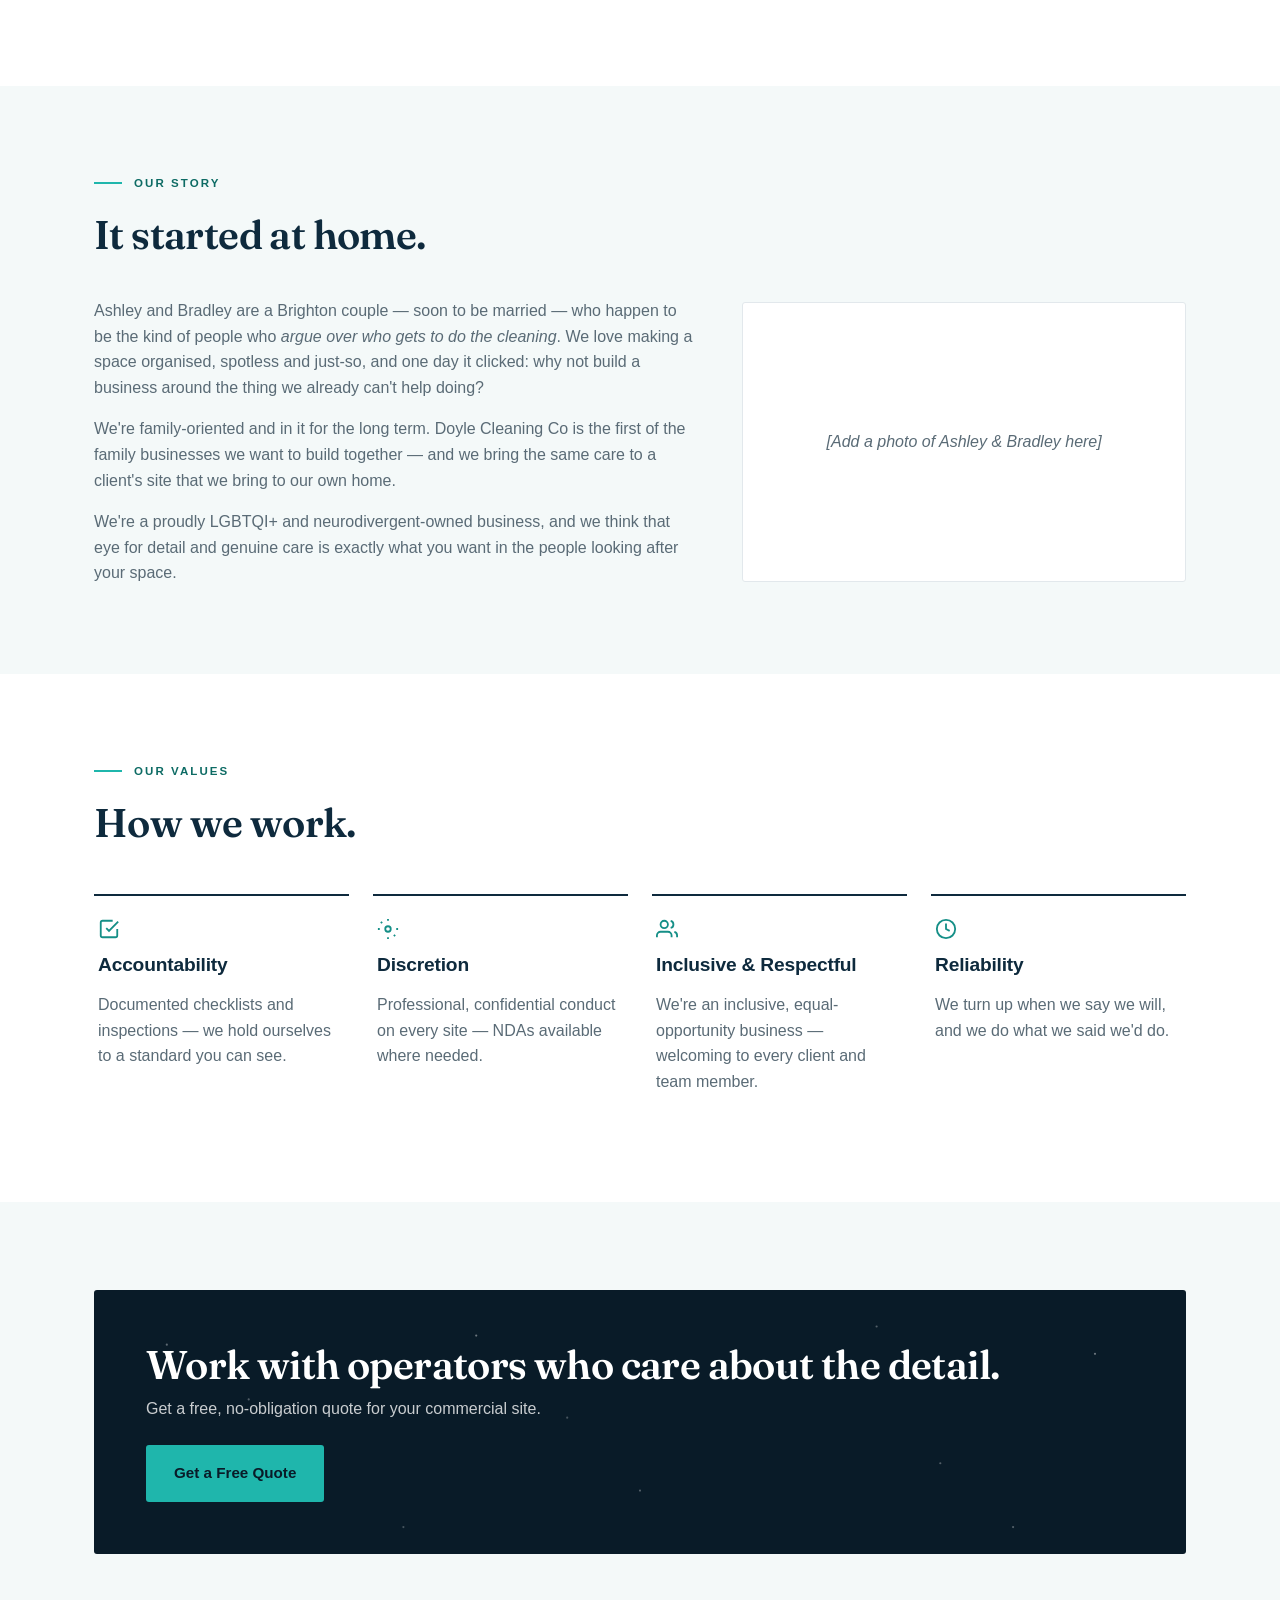
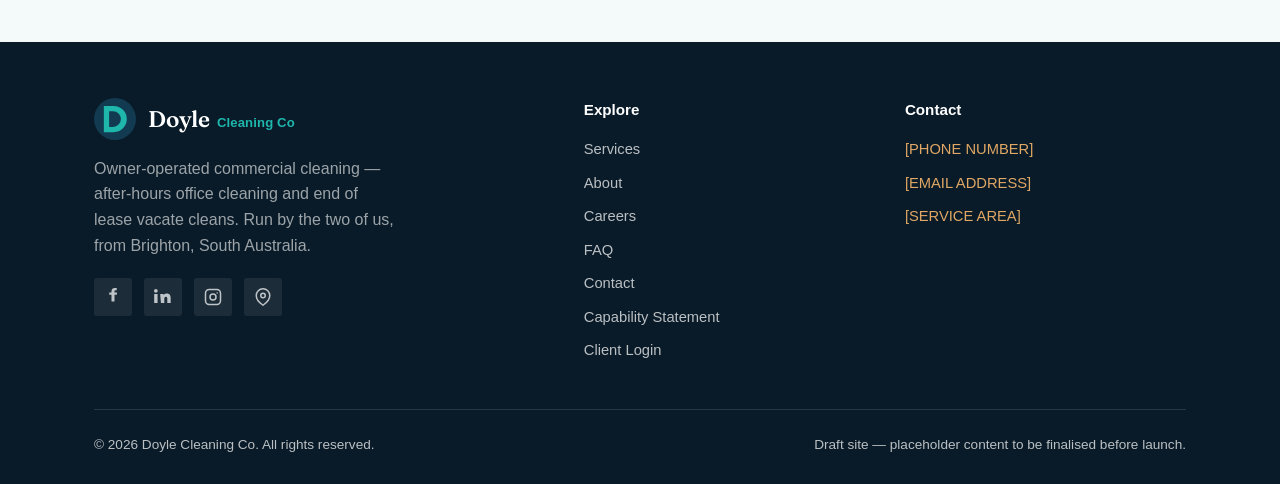
==== commit 9389461e: "Add CCTV/body-cam accountability, long-term contracts & training; drop hero stats - Home: remove red" ====
--- a/about.html
+++ b/about.html
@@ -54,7 +54,7 @@
   <div class="wrap">
     <span class="eyebrow">About Us</span>
     <h1>Two people. Two careers of standards.</h1>
-    <p>Ashley ran aged-care facilities. Brad ran hospitality teams. Between those two careers sits most of what commercial cleaning actually demands: infection control, presentation standards, and turning up when you said you would.</p>
+    <p>Ashley ran aged-care facilities. Brad ran hospitality teams. Between those two careers sits much of what commercial cleaning actually demands: infection control, presentation standards, and turning up when you said you would. We&rsquo;re mature, established operators &mdash; two full careers behind us, not a side hustle.</p>
   </div>
 </section>
 
@@ -73,7 +73,7 @@
   <div class="wrap">
     <span class="eyebrow">Our Approach</span>
     <h2>Run like the places we trained in.</h2>
-    <p style="max-width:720px;">We started Doyle Cleaning Co to bring a higher, more accountable standard to commercial cleaning. Because the owners carry out and oversee the work personally, clients get consistency, discretion and a documented process rather than a rotating roster of unfamiliar contractors. Every site is cleaned to a customised checklist, with regular inspections so standards hold over time. And we don't just manage the work — both of us are hands-on cleaners, on the tools ourselves.</p>
+    <p style="max-width:720px;">We started Doyle Cleaning Co to bring a higher, more accountable standard to commercial cleaning. Because the owners carry out and oversee the work personally, clients get consistency, discretion and a documented process rather than a rotating roster of unfamiliar contractors. Every site is cleaned to a customised checklist, with regular inspections so standards hold over time. And we don't just manage the work — both of us are hands-on cleaners, on the tools ourselves. We keep learning, too: ongoing training keeps our methods current as products, hygiene standards and compliance move — and it's the same training every future team member will get.</p>
 
     <div class="founders-grid">
       <div class="founder-card">
